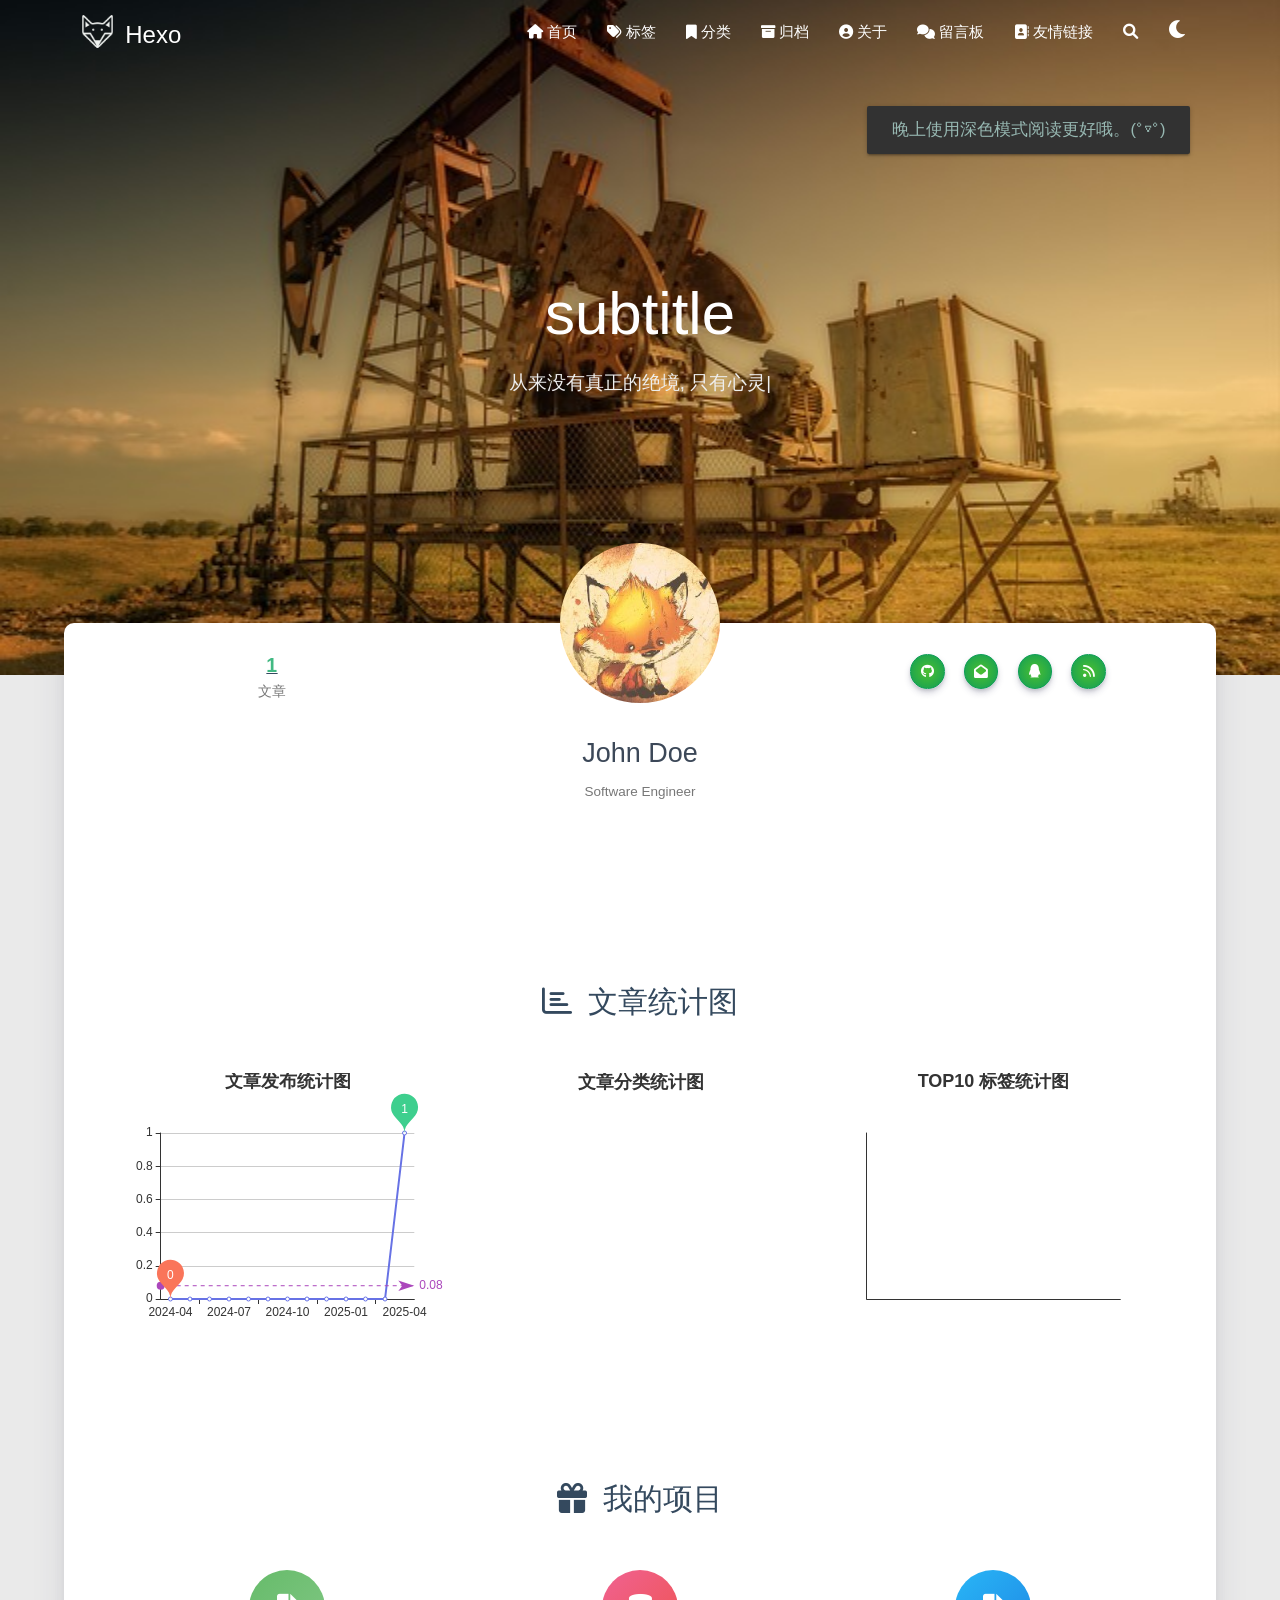
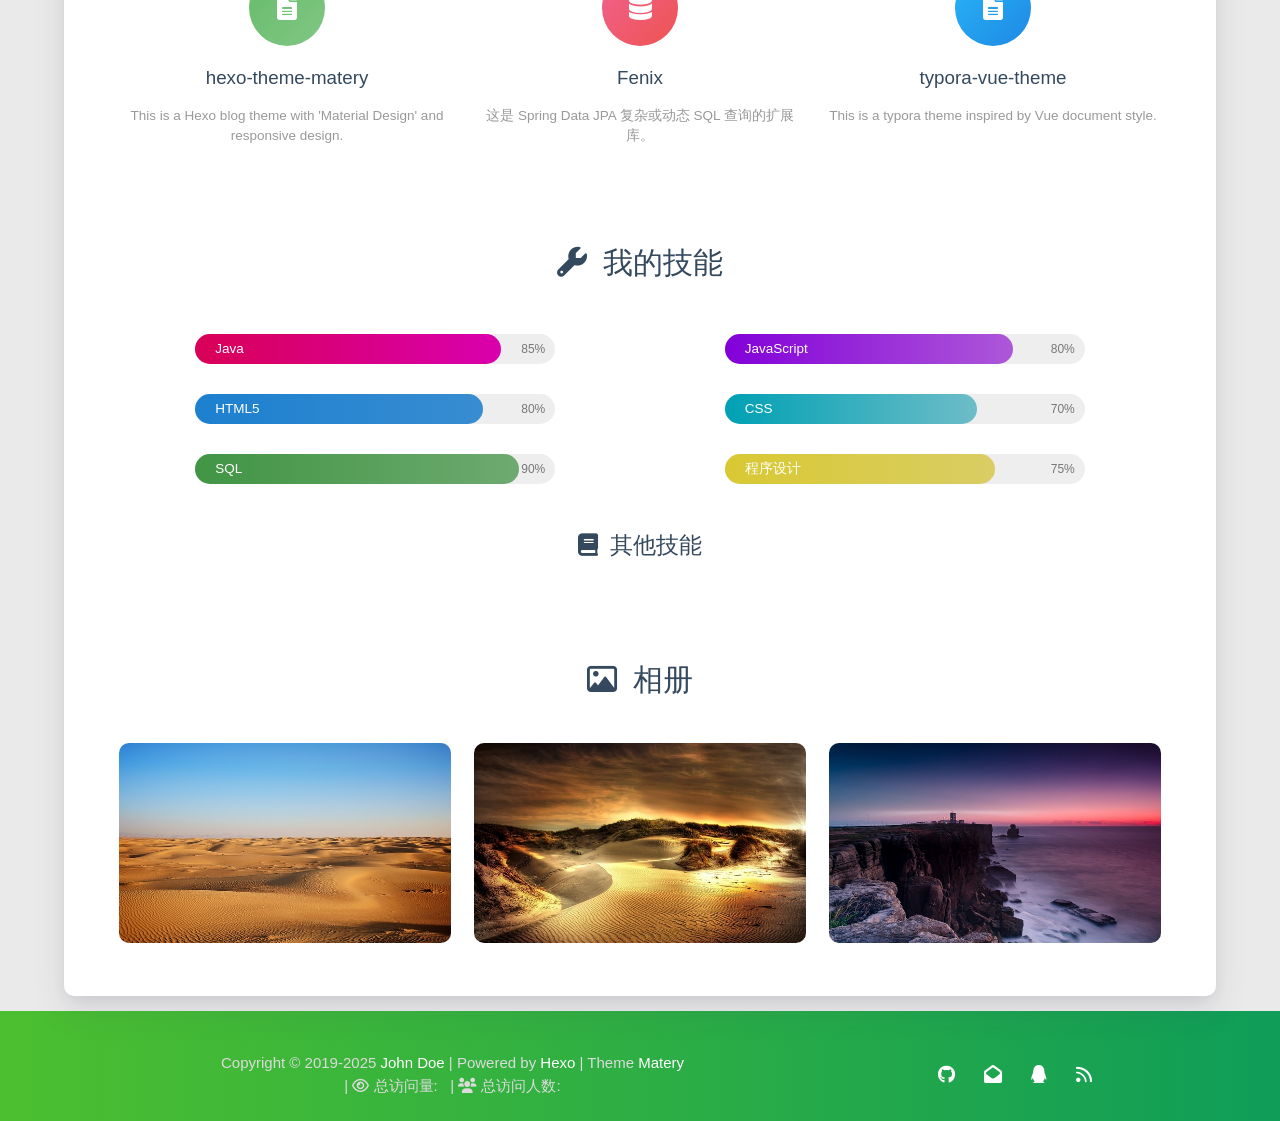
==== about/index.html @ 8dcbd266 "Site updated: 2025-04-04 23:45:02" ====
<!DOCTYPE HTML>
<html lang="zh-CN">


<head>
    <meta charset="utf-8">
    <meta name="keywords" content="关于, Hexo">
    <meta name="description" content="Hexo">
    <meta http-equiv="X-UA-Compatible" content="IE=edge">
    <meta name="viewport" content="width=device-width, initial-scale=1.0, user-scalable=no">
    <meta name="renderer" content="webkit|ie-stand|ie-comp">
    <meta name="mobile-web-app-capable" content="yes">
    <meta name="format-detection" content="telephone=no">
    <meta name="apple-mobile-web-app-capable" content="yes">
    <meta name="apple-mobile-web-app-status-bar-style" content="black-translucent">
    <meta name="referrer" content="no-referrer-when-downgrade">
    <!-- Global site tag (gtag.js) - Google Analytics -->


    <title>关于 | Hexo</title>
    <link rel="icon" type="image/png" href="/favicon.png">
    


    <!-- bg-cover style     -->



<link rel="stylesheet" type="text/css" href="/libs/awesome/css/all.min.css">
<link rel="stylesheet" type="text/css" href="/libs/materialize/materialize.min.css">
<link rel="stylesheet" type="text/css" href="/libs/aos/aos.css">
<link rel="stylesheet" type="text/css" href="/libs/animate/animate.min.css">
<link rel="stylesheet" type="text/css" href="/libs/lightGallery/css/lightgallery.min.css">
<link rel="stylesheet" type="text/css" href="/css/matery.css">
<link rel="stylesheet" type="text/css" href="/css/my.css">
<link rel="stylesheet" type="text/css" href="/css/dark.css" media="none" onload="if(media!='all')media='all'">




    <link rel="stylesheet" href="/libs/tocbot/tocbot.css">
    <link rel="stylesheet" href="/css/post.css">




    
        <link rel="stylesheet" type="text/css" href="/css/reward.css">
    



    <script src="/libs/jquery/jquery-3.6.0.min.js"></script>

<meta name="generator" content="Hexo 7.3.0"></head>


<body>
    <header class="navbar-fixed">
    <nav id="headNav" class="bg-color nav-transparent">
        <div id="navContainer" class="nav-wrapper container">
            <div class="brand-logo">
                <a href="/" class="waves-effect waves-light">
                    
                    <img src="/medias/logo.png" class="logo-img" alt="LOGO">
                    
                    <span class="logo-span">Hexo</span>
                </a>
            </div>
            

<a href="#" data-target="mobile-nav" class="sidenav-trigger button-collapse"><i class="fas fa-bars"></i></a>
<ul class="right nav-menu">
  
  <li class="hide-on-med-and-down nav-item">
    
    <a href="/" class="waves-effect waves-light">
      
      <i class="fas fa-home" style="zoom: 0.6;"></i>
      
      <span>首页</span>
    </a>
    
  </li>
  
  <li class="hide-on-med-and-down nav-item">
    
    <a href="/tags" class="waves-effect waves-light">
      
      <i class="fas fa-tags" style="zoom: 0.6;"></i>
      
      <span>标签</span>
    </a>
    
  </li>
  
  <li class="hide-on-med-and-down nav-item">
    
    <a href="/categories" class="waves-effect waves-light">
      
      <i class="fas fa-bookmark" style="zoom: 0.6;"></i>
      
      <span>分类</span>
    </a>
    
  </li>
  
  <li class="hide-on-med-and-down nav-item">
    
    <a href="/archives" class="waves-effect waves-light">
      
      <i class="fas fa-archive" style="zoom: 0.6;"></i>
      
      <span>归档</span>
    </a>
    
  </li>
  
  <li class="hide-on-med-and-down nav-item">
    
    <a href="/about" class="waves-effect waves-light">
      
      <i class="fas fa-user-circle" style="zoom: 0.6;"></i>
      
      <span>关于</span>
    </a>
    
  </li>
  
  <li class="hide-on-med-and-down nav-item">
    
    <a href="/contact" class="waves-effect waves-light">
      
      <i class="fas fa-comments" style="zoom: 0.6;"></i>
      
      <span>留言板</span>
    </a>
    
  </li>
  
  <li class="hide-on-med-and-down nav-item">
    
    <a href="/friends" class="waves-effect waves-light">
      
      <i class="fas fa-address-book" style="zoom: 0.6;"></i>
      
      <span>友情链接</span>
    </a>
    
  </li>
  
  <li>
    <a href="#searchModal" class="modal-trigger waves-effect waves-light">
      <i id="searchIcon" class="fas fa-search" title="搜索" style="zoom: 0.85;"></i>
    </a>
  </li>
  <li>
    <a href="javascript:;" class="waves-effect waves-light" onclick="switchNightMode()" title="深色/浅色模式" >
      <i id="sum-moon-icon" class="fas fa-sun" style="zoom: 0.85;"></i>
    </a>
  </li>
</ul>


<div id="mobile-nav" class="side-nav sidenav">

    <div class="mobile-head bg-color">
        
        <img src="/medias/logo.png" class="logo-img circle responsive-img">
        
        <div class="logo-name">Hexo</div>
        <div class="logo-desc">
            
            Never really desperate, only the lost of the soul.
            
        </div>
    </div>

    <ul class="menu-list mobile-menu-list">
        
        <li class="m-nav-item">
	  
		<a href="/" class="waves-effect waves-light">
			
			    <i class="fa-fw fas fa-home"></i>
			
			首页
		</a>
          
        </li>
        
        <li class="m-nav-item">
	  
		<a href="/tags" class="waves-effect waves-light">
			
			    <i class="fa-fw fas fa-tags"></i>
			
			标签
		</a>
          
        </li>
        
        <li class="m-nav-item">
	  
		<a href="/categories" class="waves-effect waves-light">
			
			    <i class="fa-fw fas fa-bookmark"></i>
			
			分类
		</a>
          
        </li>
        
        <li class="m-nav-item">
	  
		<a href="/archives" class="waves-effect waves-light">
			
			    <i class="fa-fw fas fa-archive"></i>
			
			归档
		</a>
          
        </li>
        
        <li class="m-nav-item">
	  
		<a href="/about" class="waves-effect waves-light">
			
			    <i class="fa-fw fas fa-user-circle"></i>
			
			关于
		</a>
          
        </li>
        
        <li class="m-nav-item">
	  
		<a href="/contact" class="waves-effect waves-light">
			
			    <i class="fa-fw fas fa-comments"></i>
			
			留言板
		</a>
          
        </li>
        
        <li class="m-nav-item">
	  
		<a href="/friends" class="waves-effect waves-light">
			
			    <i class="fa-fw fas fa-address-book"></i>
			
			友情链接
		</a>
          
        </li>
        
        
        <li><div class="divider"></div></li>
        <li>
            <a href="https://github.com/blinkfox/hexo-theme-matery" class="waves-effect waves-light" target="_blank">
                <i class="fab fa-github-square fa-fw"></i>Fork Me
            </a>
        </li>
        
    </ul>
</div>


        </div>

        
            <style>
    .nav-transparent .github-corner {
        display: none !important;
    }

    .github-corner {
        position: absolute;
        z-index: 10;
        top: 0;
        right: 0;
        border: 0;
        transform: scale(1.1);
    }

    .github-corner svg {
        color: #0f9d58;
        fill: #fff;
        height: 64px;
        width: 64px;
    }

    .github-corner:hover .octo-arm {
        animation: a 0.56s ease-in-out;
    }

    .github-corner .octo-arm {
        animation: none;
    }

    @keyframes a {
        0%,
        to {
            transform: rotate(0);
        }
        20%,
        60% {
            transform: rotate(-25deg);
        }
        40%,
        80% {
            transform: rotate(10deg);
        }
    }
</style>

<a href="https://github.com/blinkfox/hexo-theme-matery" class="github-corner tooltipped hide-on-med-and-down" target="_blank"
   data-tooltip="Fork Me" data-position="left" data-delay="50">
    <svg viewBox="0 0 250 250" aria-hidden="true">
        <path d="M0,0 L115,115 L130,115 L142,142 L250,250 L250,0 Z"></path>
        <path d="M128.3,109.0 C113.8,99.7 119.0,89.6 119.0,89.6 C122.0,82.7 120.5,78.6 120.5,78.6 C119.2,72.0 123.4,76.3 123.4,76.3 C127.3,80.9 125.5,87.3 125.5,87.3 C122.9,97.6 130.6,101.9 134.4,103.2"
              fill="currentColor" style="transform-origin: 130px 106px;" class="octo-arm"></path>
        <path d="M115.0,115.0 C114.9,115.1 118.7,116.5 119.8,115.4 L133.7,101.6 C136.9,99.2 139.9,98.4 142.2,98.6 C133.8,88.0 127.5,74.4 143.8,58.0 C148.5,53.4 154.0,51.2 159.7,51.0 C160.3,49.4 163.2,43.6 171.4,40.1 C171.4,40.1 176.1,42.5 178.8,56.2 C183.1,58.6 187.2,61.8 190.9,65.4 C194.5,69.0 197.7,73.2 200.1,77.6 C213.8,80.2 216.3,84.9 216.3,84.9 C212.7,93.1 206.9,96.0 205.4,96.6 C205.1,102.4 203.0,107.8 198.3,112.5 C181.9,128.9 168.3,122.5 157.7,114.1 C157.9,116.9 156.7,120.9 152.7,124.9 L141.0,136.5 C139.8,137.7 141.6,141.9 141.8,141.8 Z"
              fill="currentColor" class="octo-body"></path>
    </svg>
</a>
        
    </nav>

</header>

    <style type="text/css">
    /* don't remove. */
    .about-cover {
        height: 75vh;
    }
</style>

<div class="bg-cover pd-header about-cover">
    <div class="container">
    <div class="row">
    <div class="col s10 offset-s1 m8 offset-m2 l8 offset-l2">
        <div class="brand">
            <div class="title center-align">
                
                    subtitle
                
            </div>

            <div class="description center-align">
                
                <span id="subtitle"></span>
                <script src="/libs/typed/typed.js"></script>
                <script>
                    var typed = new Typed("#subtitle", {
                        strings: [ 
                            
                                "从来没有真正的绝境, 只有心灵的迷途",
                            
                                "Never really desperate, only the lost of the soul",
                            
                        ],
                        startDelay: 300,
                        typeSpeed: 100,
                        loop: true,
                        backSpeed: 50,
                        showCursor: true
                    });
                </script>
                
            </div>
        </div>
    </div>
</div>


<script>
    // 每天切换 banner 图.  Switch banner image every day.
    var bannerUrl = "/medias/banner/" + new Date().getDay() + '.jpg';
    $('.bg-cover').css('background-image', 'url(' + bannerUrl + ')');
</script>
<script>
    
      var bannerUrl = "/medias/featureimages/" + Math.floor(Math.random() * 24) + '.jpg';
    
    $('.bg-cover.about-cover').css('background-image', 'url(' + bannerUrl + ')');

</script>


    </div>
</div>

<main class="content">

    <div id="aboutme" class="container about-container">
        <div class="card">
            <div class="card-content">
                <div class="row">
                    <div class="post-statis col l4 hide-on-med-and-down" data-aos="zoom-in-right">
                        
<div class="statis">
    <span class="count"><a href="/">1</a></span>
    <span class="name">文章</span>
</div>






                    </div>
                    <div class="col s12 m12 l4">
                        <div class="profile center-align">
                            <div class="avatar">
                                <img src="/medias/avatar.jpg" alt="John Doe"
                                     class="circle responsive-img avatar-img">
                            </div>
                            <div class="author">
                                <div class="post-statis hide-on-large-only" data-aos="zoom-in-right">
                                    
<div class="statis">
    <span class="count"><a href="/">1</a></span>
    <span class="name">文章</span>
</div>






                                </div>
                                <div class="title">John Doe</div>
                                <div class="career">Software Engineer</div>
                                <div class="social-link hide-on-large-only" data-aos="zoom-in-left">
                                    
    <a href="https://github.com/blinkfox" class="tooltipped" target="_blank" data-tooltip="访问我的GitHub" data-position="top" data-delay="50">
        <i class="fab fa-github"></i>
    </a>



    <a href="mailto:1181062873@qq.com" class="tooltipped" target="_blank" data-tooltip="邮件联系我" data-position="top" data-delay="50">
        <i class="fas fa-envelope-open"></i>
    </a>







    <a href="tencent://AddContact/?fromId=50&fromSubId=1&subcmd=all&uin=1181062873" class="tooltipped" target="_blank" data-tooltip="QQ联系我: 1181062873" data-position="top" data-delay="50">
        <i class="fab fa-qq"></i>
    </a>







    <a href="/atom.xml" class="tooltipped" target="_blank" data-tooltip="RSS 订阅" data-position="top" data-delay="50">
        <i class="fas fa-rss"></i>
    </a>


                                </div>
                            </div>
                        </div>
                    </div>
                    <div class="col l4 hide-on-med-and-down" data-aos="zoom-in-left">
                        <div class="social-link">
                            
    <a href="https://github.com/blinkfox" class="tooltipped" target="_blank" data-tooltip="访问我的GitHub" data-position="top" data-delay="50">
        <i class="fab fa-github"></i>
    </a>



    <a href="mailto:1181062873@qq.com" class="tooltipped" target="_blank" data-tooltip="邮件联系我" data-position="top" data-delay="50">
        <i class="fas fa-envelope-open"></i>
    </a>







    <a href="tencent://AddContact/?fromId=50&fromSubId=1&subcmd=all&uin=1181062873" class="tooltipped" target="_blank" data-tooltip="QQ联系我: 1181062873" data-position="top" data-delay="50">
        <i class="fab fa-qq"></i>
    </a>







    <a href="/atom.xml" class="tooltipped" target="_blank" data-tooltip="RSS 订阅" data-position="top" data-delay="50">
        <i class="fas fa-rss"></i>
    </a>


                        </div>
                    </div>
                </div>

                <div class="introduction center-align" data-aos="fade-up">If you wish to succeed, you should use persistence as your good friend, experience as your reference, prudence as your brother and hope as your sentry.</div>

                <style type="text/css">
    #posts-chart,
    #categories-chart,
    #tags-chart {
        width: 100%;
        height: 300px;
        margin: 0.5rem auto;
        padding: 0.5rem;
    }
</style>

<div id="postCharts" class="post-charts">
    <div class="title center-align" data-aos="zoom-in-up">
        <i class="far fa-bar-chart"></i>&nbsp;&nbsp;文章统计图
    </div>
    <div class="row">
        <div class="chart col s12 m6 l4" data-aos="zoom-in-up">
            <div id="posts-chart"></div>
        </div>

        <div class="chart col s12 m6 l4" data-aos="zoom-in-up">
            <div id="categories-chart"></div>
        </div>

        <div class="chart col s12 m6 l4" data-aos="zoom-in-up">
            <div id="tags-chart"></div>
        </div>
    </div>
</div>

<script type="text/javascript" src="/libs/echarts/echarts.min.js"></script>
<script>
    let postsChart = echarts.init(document.getElementById('posts-chart'));
    let categoriesChart = echarts.init(document.getElementById('categories-chart'));
    let tagsChart = echarts.init(document.getElementById('tags-chart'));

    

    let postsOption = {
        title: {
            text: '文章发布统计图',
            top: -5,
            x: 'center'
        },
        tooltip: {
            trigger: 'axis'
        },
        xAxis: {
            type: 'category',
            data: ["2024-04","2024-05","2024-06","2024-07","2024-08","2024-09","2024-10","2024-11","2024-12","2025-01","2025-02","2025-03","2025-04"]
        },
        yAxis: {
            type: 'value',
        },
        series: [
            {
                name: '文章篇数',
                type: 'line',
                color: ['#6772e5'],
                data: [0,0,0,0,0,0,0,0,0,0,0,0,1],
                markPoint: {
                    symbolSize: 45,
                    color: ['#fa755a','#3ecf8e','#82d3f4'],
                    data: [{
                        type: 'max',
                        itemStyle: {color: ['#3ecf8e']},
                        name: '最大值'
                    }, {
                        type: 'min',
                        itemStyle: {color: ['#fa755a']},
                        name: '最小值'
                    }]
                },
                markLine: {
                    itemStyle: {color: ['#ab47bc']},
                    data: [
                        {type: 'average', name: '平均值'}
                    ]
                }
            }
        ]
    };

    

    let categoriesOption = {
        title: {
            text: '文章分类统计图',
            top: -4,
            x: 'center'
        },
        tooltip: {
            trigger: 'item',
            formatter: "{a} <br/>{b} : {c} ({d}%)"
        },
        series: [
            {
                name: '分类',
                type: 'pie',
                radius: '50%',
                color: ['#6772e5', '#ff9e0f', '#fa755a', '#3ecf8e', '#82d3f4', '#ab47bc', '#525f7f', '#f51c47', '#26A69A'],
                data: [],
                itemStyle: {
                    emphasis: {
                        shadowBlur: 10,
                        shadowOffsetX: 0,
                        shadowColor: 'rgba(0, 0, 0, 0.5)'
                    }
                }
            }
        ]
    };

    

    let tagsOption = {
        title: {
            text: 'TOP10 标签统计图',
            top: -5,
            x: 'center'
        },
        tooltip: {},
        xAxis: [
            {
                type: 'category',
                data: []
            }
        ],
        yAxis: [
            {
                type: 'value'
            }
        ],
        series: [
            {
                type: 'bar',
                color: ['#82d3f4'],
                barWidth : 18,
                data: [],
                markPoint: {
                    symbolSize: 45,
                    data: [{
                        type: 'max',
                        itemStyle: {color: ['#3ecf8e']},
                        name: '最大值'
                    }, {
                        type: 'min',
                        itemStyle: {color: ['#fa755a']},
                        name: '最小值'
                    }],
                },
                markLine: {
                    itemStyle: {color: ['#ab47bc']},
                    data: [
                        {type: 'average', name: '平均值'}
                    ]
                }
            }
        ]
    };

    // render the charts
    postsChart.setOption(postsOption);
    categoriesChart.setOption(categoriesOption);
    tagsChart.setOption(tagsOption);
</script>


                
                
<div class="my-projects">
    <div class="title center-align" data-aos="zoom-in-up">
        <i class="fas fa-gift"></i>&nbsp;&nbsp;我的项目
    </div>
    <div class="row">
        
        
        <div class="col s12 m6 l4" data-aos="fade-up">
            <div class="info center-align">
                <a href="http://github.com/blinkfox/hexo-theme-matery" class="icon"
                   style="background: linear-gradient(to bottom right, #66BB6A 0%, #81C784 100%)" target="_blank">
                    <i class="fas fa-file-alt"></i>
                </a>
                <div class="info-title">
                    <a href="http://github.com/blinkfox/hexo-theme-matery" target="_blank">hexo-theme-matery</a>
                </div>
                <div class="info-desc">This is a Hexo blog theme with &#39;Material Design&#39; and responsive design.</div>
            </div>
        </div>
        
        <div class="col s12 m6 l4" data-aos="fade-up">
            <div class="info center-align">
                <a href="https://github.com/blinkfox/fenix" class="icon"
                   style="background: linear-gradient(to bottom right, #F06292 0%, #EF5350 100%)" target="_blank">
                    <i class="fas fa-database"></i>
                </a>
                <div class="info-title">
                    <a href="https://github.com/blinkfox/fenix" target="_blank">Fenix</a>
                </div>
                <div class="info-desc">这是 Spring Data JPA 复杂或动态 SQL 查询的扩展库。</div>
            </div>
        </div>
        
        <div class="col s12 m6 l4" data-aos="fade-up">
            <div class="info center-align">
                <a href="https://github.com/blinkfox/typora-vue-theme" class="icon"
                   style="background: linear-gradient(to bottom right, #29B6F6 0%, #1E88E5 100%)" target="_blank">
                    <i class="fas fa-file-alt"></i>
                </a>
                <div class="info-title">
                    <a href="https://github.com/blinkfox/typora-vue-theme" target="_blank">typora-vue-theme</a>
                </div>
                <div class="info-desc">This is a typora theme inspired by Vue document style.</div>
            </div>
        </div>
        
        
    </div>
</div>

                

                
                
<div class="my-skills">
    <div class="title center-align" data-aos="zoom-in-up">
        <i class="fas fa-wrench"></i>&nbsp;&nbsp;我的技能
    </div>
    <div class="row">
        
        
        
        <div class="col s12 m6 l6" data-aos="fade-up">
            <div class="skillbar">
                <div class="skillbar-title"
                     style="background: linear-gradient(to right, #FF0066 0%, #FF00CC 100%); width: 85%">
                    <span>Java</span>
                </div>
                <div class="skill-bar-percent">85%</div>
            </div>
        </div>
        
        
        <div class="col s12 m6 l6" data-aos="fade-up">
            <div class="skillbar">
                <div class="skillbar-title"
                     style="background: linear-gradient(to right, #9900FF 0%, #CC66FF 100%); width: 80%">
                    <span>JavaScript</span>
                </div>
                <div class="skill-bar-percent">80%</div>
            </div>
        </div>
        
        
        <div class="col s12 m6 l6" data-aos="fade-up">
            <div class="skillbar">
                <div class="skillbar-title"
                     style="background: linear-gradient(to right, #2196F3 0%, #42A5F5 100%); width: 80%">
                    <span>HTML5</span>
                </div>
                <div class="skill-bar-percent">80%</div>
            </div>
        </div>
        
        
        <div class="col s12 m6 l6" data-aos="fade-up">
            <div class="skillbar">
                <div class="skillbar-title"
                     style="background: linear-gradient(to right, #00BCD4 0%, #80DEEA 100%); width: 70%">
                    <span>CSS</span>
                </div>
                <div class="skill-bar-percent">70%</div>
            </div>
        </div>
        
        
        <div class="col s12 m6 l6" data-aos="fade-up">
            <div class="skillbar">
                <div class="skillbar-title"
                     style="background: linear-gradient(to right, #4CAF50 0%, #81C784 100%); width: 90%">
                    <span>SQL</span>
                </div>
                <div class="skill-bar-percent">90%</div>
            </div>
        </div>
        
        
        <div class="col s12 m6 l6" data-aos="fade-up">
            <div class="skillbar">
                <div class="skillbar-title"
                     style="background: linear-gradient(to right, #FFEB3B 0%, #FFF176 100%); width: 75%">
                    <span>程序设计</span>
                </div>
                <div class="skill-bar-percent">75%</div>
            </div>
        </div>
        
        
    </div>

    

    
    <div class="other-skills chip-container" data-aos="zoom-in-up">
        <div class="sub-title center-align"><i class="fa fa-book"></i>&nbsp;&nbsp;其他技能</div>
        <div class="tag-chips center-align">
            
        </div>
    </div>
    

</div>

                

                
                
<div id="myGallery" class="my-gallery">
    <div class="title center-align" data-aos="zoom-in-up">
        <i class="far fa-image"></i>&nbsp;&nbsp;相册
    </div>
    <div class="row">
        
        
        <div class="photo col s12 m6 l4" data-aos="fade-up">
            <div class="img-item" data-src="/medias/featureimages/0.jpg">
                <img src="/medias/featureimages/0.jpg" class="responsive-img">
            </div>
        </div>
        
        <div class="photo col s12 m6 l4" data-aos="fade-up">
            <div class="img-item" data-src="/medias/featureimages/1.jpg">
                <img src="/medias/featureimages/1.jpg" class="responsive-img">
            </div>
        </div>
        
        <div class="photo col s12 m6 l4" data-aos="fade-up">
            <div class="img-item" data-src="/medias/featureimages/2.jpg">
                <img src="/medias/featureimages/2.jpg" class="responsive-img">
            </div>
        </div>
        
        
    </div>
</div>

<script>
    $(function () {
        let animateClass = 'animated pulse';
        $('#myGallery .photo').hover(function () {
            $(this).addClass(animateClass);
        }, function () {
            $(this).removeClass(animateClass);
        });
    });
</script>

                
                
                
                
            </div>
        </div>
    </div>
</main>


    <footer class="page-footer bg-color">
    
        <link rel="stylesheet" href="/libs/aplayer/APlayer.min.css">
<style>
    .aplayer .aplayer-lrc p {
        
        display: none;
        
        font-size: 12px;
        font-weight: 700;
        line-height: 16px !important;
    }

    .aplayer .aplayer-lrc p.aplayer-lrc-current {
        
        display: none;
        
        font-size: 15px;
        color: #42b983;
    }

    
    .aplayer.aplayer-fixed.aplayer-narrow .aplayer-body {
        left: -66px !important;
    }

    .aplayer.aplayer-fixed.aplayer-narrow .aplayer-body:hover {
        left: 0px !important;
    }

    
</style>
<div class="">
    
    <div class="row">
        <meting-js class="col l8 offset-l2 m10 offset-m1 s12"
                   server="netease"
                   type="playlist"
                   id="503838841"
                   fixed='true'
                   autoplay='false'
                   theme='#42b983'
                   loop='all'
                   order='random'
                   preload='auto'
                   volume='0.7'
                   list-folded='true'
        >
        </meting-js>
    </div>
</div>

<script src="/libs/aplayer/APlayer.min.js"></script>
<script src="/libs/aplayer/Meting.min.js"></script>

    

    <div class="container row center-align"
         style="margin-bottom: 0px !important;">
        <div class="col s12 m8 l8 copy-right">
            Copyright&nbsp;&copy;
            
                <span id="year">2019-2025</span>
            
            <a href="/about" target="_blank">John Doe</a>
            |&nbsp;Powered by&nbsp;<a href="https://hexo.io/" target="_blank">Hexo</a>
            |&nbsp;Theme&nbsp;<a href="https://github.com/blinkfox/hexo-theme-matery" target="_blank">Matery</a>
            
            <br>
            
            
            
                
            
            
                <span id="busuanzi_container_site_pv">
                &nbsp;|&nbsp;<i class="far fa-eye"></i>&nbsp;总访问量:&nbsp;
                    <span id="busuanzi_value_site_pv" class="white-color"></span>
            </span>
            
            
                <span id="busuanzi_container_site_uv">
                &nbsp;|&nbsp;<i class="fas fa-users"></i>&nbsp;总访问人数:&nbsp;
                    <span id="busuanzi_value_site_uv" class="white-color"></span>
            </span>
            
            <br>

            <!-- 运行天数提醒. -->
            
            <br>
            
        </div>
        <div class="col s12 m4 l4 social-link social-statis">
    <a href="https://github.com/blinkfox" class="tooltipped" target="_blank" data-tooltip="访问我的GitHub" data-position="top" data-delay="50">
        <i class="fab fa-github"></i>
    </a>



    <a href="mailto:1181062873@qq.com" class="tooltipped" target="_blank" data-tooltip="邮件联系我" data-position="top" data-delay="50">
        <i class="fas fa-envelope-open"></i>
    </a>







    <a href="tencent://AddContact/?fromId=50&fromSubId=1&subcmd=all&uin=1181062873" class="tooltipped" target="_blank" data-tooltip="QQ联系我: 1181062873" data-position="top" data-delay="50">
        <i class="fab fa-qq"></i>
    </a>







    <a href="/atom.xml" class="tooltipped" target="_blank" data-tooltip="RSS 订阅" data-position="top" data-delay="50">
        <i class="fas fa-rss"></i>
    </a>

</div>
    </div>
</footer>

<div class="progress-bar"></div>


    <!-- 搜索遮罩框 -->
<div id="searchModal" class="modal">
    <div class="modal-content">
        <div class="search-header">
            <span class="title"><i class="fas fa-search"></i>&nbsp;&nbsp;搜索</span>
            <input type="search" id="searchInput" name="s" placeholder="请输入搜索的关键字"
                   class="search-input">
        </div>
        <div id="searchResult"></div>
    </div>
</div>

<script type="text/javascript">
$(function () {
    var searchFunc = function (path, search_id, content_id) {
        'use strict';
        $.ajax({
            url: path,
            dataType: "xml",
            success: function (xmlResponse) {
                // get the contents from search data
                var datas = $("entry", xmlResponse).map(function () {
                    return {
                        title: $("title", this).text(),
                        content: $("content", this).text(),
                        url: $("url", this).text()
                    };
                }).get();
                var $input = document.getElementById(search_id);
                var $resultContent = document.getElementById(content_id);
                $input.addEventListener('input', function () {
                    var str = '<ul class=\"search-result-list\">';
                    var keywords = this.value.trim().toLowerCase().split(/[\s\-]+/);
                    $resultContent.innerHTML = "";
                    if (this.value.trim().length <= 0) {
                        return;
                    }
                    // perform local searching
                    datas.forEach(function (data) {
                        var isMatch = true;
                        var data_title = data.title.trim().toLowerCase();
                        var data_content = data.content.trim().replace(/<[^>]+>/g, "").toLowerCase();
                        var data_url = data.url;
                        data_url = data_url.indexOf('/') === 0 ? data.url : '/' + data_url;
                        var index_title = -1;
                        var index_content = -1;
                        var first_occur = -1;
                        // only match artiles with not empty titles and contents
                        if (data_title !== '' && data_content !== '') {
                            keywords.forEach(function (keyword, i) {
                                index_title = data_title.indexOf(keyword);
                                index_content = data_content.indexOf(keyword);
                                if (index_title < 0 && index_content < 0) {
                                    isMatch = false;
                                } else {
                                    if (index_content < 0) {
                                        index_content = 0;
                                    }
                                    if (i === 0) {
                                        first_occur = index_content;
                                    }
                                }
                            });
                        }
                        // show search results
                        if (isMatch) {
                            str += "<li><a href='" + data_url + "' class='search-result-title'>" + data_title + "</a>";
                            var content = data.content.trim().replace(/<[^>]+>/g, "");
                            if (first_occur >= 0) {
                                // cut out 100 characters
                                var start = first_occur - 20;
                                var end = first_occur + 80;
                                if (start < 0) {
                                    start = 0;
                                }
                                if (start === 0) {
                                    end = 100;
                                }
                                if (end > content.length) {
                                    end = content.length;
                                }
                                var match_content = content.substr(start, end);
                                // highlight all keywords
                                keywords.forEach(function (keyword) {
                                    var regS = new RegExp(keyword, "gi");
                                    match_content = match_content.replace(regS, "<em class=\"search-keyword\">" + keyword + "</em>");
                                });

                                str += "<p class=\"search-result\">" + match_content + "...</p>"
                            }
                            str += "</li>";
                        }
                    });
                    str += "</ul>";
                    $resultContent.innerHTML = str;
                });
            }
        });
    };

    searchFunc('/search.xml', 'searchInput', 'searchResult');
});
</script>

    <!-- 白天和黑夜主题 -->
<div class="stars-con">
    <div id="stars"></div>
    <div id="stars2"></div>
    <div id="stars3"></div>  
</div>

<script>
    function switchNightMode() {
        $('<div class="Cuteen_DarkSky"><div class="Cuteen_DarkPlanet"></div></div>').appendTo($('body')),
        setTimeout(function () {
            $('body').hasClass('DarkMode') 
            ? ($('body').removeClass('DarkMode'), localStorage.setItem('isDark', '0'), $('#sum-moon-icon').removeClass("fa-sun").addClass('fa-moon')) 
            : ($('body').addClass('DarkMode'), localStorage.setItem('isDark', '1'), $('#sum-moon-icon').addClass("fa-sun").removeClass('fa-moon')),
            
            setTimeout(function () {
            $('.Cuteen_DarkSky').fadeOut(1e3, function () {
                $(this).remove()
            })
            }, 2e3)
        })
    }
</script>

    <!-- 回到顶部按钮 -->
<div id="backTop" class="top-scroll">
    <a class="btn-floating btn-large waves-effect waves-light" href="#!">
        <i class="fas fa-arrow-up"></i>
    </a>
</div>


    <script src="/libs/materialize/materialize.min.js"></script>
    <script src="/libs/masonry/masonry.pkgd.min.js"></script>
    <script src="/libs/aos/aos.js"></script>
    <script src="/libs/scrollprogress/scrollProgress.min.js"></script>
    <script src="/libs/lightGallery/js/lightgallery-all.min.js"></script>
    <script src="/js/matery.js"></script>

    

    
    
    

    <!-- 雪花特效 -->
    

    <!-- 鼠标星星特效 -->
    

     
        <script src="https://ssl.captcha.qq.com/TCaptcha.js"></script>
        <script src="/libs/others/TencentCaptcha.js"></script>
        <button id="TencentCaptcha" data-appid="xxxxxxxxxx" data-cbfn="callback" type="button" hidden></button>
    

    <!-- Baidu Analytics -->

    <!-- Baidu Push -->

<script>
    (function () {
        var bp = document.createElement('script');
        var curProtocol = window.location.protocol.split(':')[0];
        if (curProtocol === 'https') {
            bp.src = 'https://zz.bdstatic.com/linksubmit/push.js';
        } else {
            bp.src = 'http://push.zhanzhang.baidu.com/push.js';
        }
        var s = document.getElementsByTagName("script")[0];
        s.parentNode.insertBefore(bp, s);
    })();
</script>

    
    <script src="/libs/others/clicklove.js" async="async"></script>
    
    
    <script async src="/libs/others/busuanzi.pure.mini.js"></script>
    

    

    

    <!--腾讯兔小巢-->
    
    

    

    

    
    <script src="/libs/instantpage/instantpage.js" type="module"></script>
    

</body>

</html>
---- libs/lightGallery/css/lightgallery.min.css ----
@font-face{font-family:lg;src:url(../fonts/lg.ttf?22t19m) format("truetype"),url(../fonts/lg.woff?22t19m) format("woff"),url(../fonts/lg.svg?22t19m#lg) format("svg");font-weight:400;font-style:normal;font-display:block}.lg-icon{font-family:lg!important;speak:never;font-style:normal;font-weight:400;font-variant:normal;text-transform:none;line-height:1;-webkit-font-smoothing:antialiased;-moz-osx-font-smoothing:grayscale}.lg-actions .lg-next,.lg-actions .lg-prev{background-color:rgba(0,0,0,.45);border-radius:2px;color:#999;cursor:pointer;display:block;font-size:22px;margin-top:-10px;padding:8px 10px 9px;position:absolute;top:50%;z-index:1080;border:none;outline:0}.lg-actions .lg-next.disabled,.lg-actions .lg-prev.disabled{pointer-events:none;opacity:.5}.lg-actions .lg-next:hover,.lg-actions .lg-prev:hover{color:#FFF}.lg-actions .lg-next{right:20px}.lg-actions .lg-next:before{content:"\e095"}.lg-actions .lg-prev{left:20px}.lg-actions .lg-prev:after{content:"\e094"}@-webkit-keyframes lg-right-end{0%,100%{left:0}50%{left:-30px}}@-moz-keyframes lg-right-end{0%,100%{left:0}50%{left:-30px}}@-ms-keyframes lg-right-end{0%,100%{left:0}50%{left:-30px}}@keyframes lg-right-end{0%,100%{left:0}50%{left:-30px}}@-webkit-keyframes lg-left-end{0%,100%{left:0}50%{left:30px}}@-moz-keyframes lg-left-end{0%,100%{left:0}50%{left:30px}}@-ms-keyframes lg-left-end{0%,100%{left:0}50%{left:30px}}@keyframes lg-left-end{0%,100%{left:0}50%{left:30px}}.lg-outer.lg-right-end .lg-object{-webkit-animation:lg-right-end .3s;-o-animation:lg-right-end .3s;animation:lg-right-end .3s;position:relative}.lg-outer.lg-left-end .lg-object{-webkit-animation:lg-left-end .3s;-o-animation:lg-left-end .3s;animation:lg-left-end .3s;position:relative}.lg-toolbar{z-index:1082;left:0;position:absolute;top:0;width:100%;background-color:rgba(0,0,0,.45)}.lg-toolbar .lg-icon{color:#999;cursor:pointer;float:right;font-size:24px;height:47px;line-height:27px;padding:10px 0;text-align:center;width:50px;text-decoration:none!important;outline:0;background:0 0;border:none;box-shadow:none;-webkit-transition:color .2s linear;-o-transition:color .2s linear;transition:color .2s linear}.lg-toolbar .lg-icon:hover{color:#FFF}.lg-toolbar .lg-close:after{content:"\e070"}.lg-toolbar .lg-download:after{content:"\e0f2"}.lg-sub-html{background-color:rgba(0,0,0,.45);bottom:0;color:#EEE;font-size:16px;left:0;padding:10px 40px;position:fixed;right:0;text-align:center;z-index:1080}.lg-sub-html h4{margin:0;font-size:13px;font-weight:700}.lg-sub-html p{font-size:12px;margin:5px 0 0}#lg-counter{color:#999;display:inline-block;font-size:16px;padding-left:20px;padding-top:12px;vertical-align:middle}.lg-next,.lg-prev,.lg-toolbar{opacity:1;-webkit-transition:-webkit-transform .35s cubic-bezier(0,0,.25,1) 0s,opacity .35s cubic-bezier(0,0,.25,1) 0s,color .2s linear;-moz-transition:-moz-transform .35s cubic-bezier(0,0,.25,1) 0s,opacity .35s cubic-bezier(0,0,.25,1) 0s,color .2s linear;-o-transition:-o-transform .35s cubic-bezier(0,0,.25,1) 0s,opacity .35s cubic-bezier(0,0,.25,1) 0s,color .2s linear;transition:transform .35s cubic-bezier(0,0,.25,1) 0s,opacity .35s cubic-bezier(0,0,.25,1) 0s,color .2s linear}.lg-hide-items .lg-prev{opacity:0;-webkit-transform:translate3d(-10px,0,0);transform:translate3d(-10px,0,0)}.lg-hide-items .lg-next{opacity:0;-webkit-transform:translate3d(10px,0,0);transform:translate3d(10px,0,0)}.lg-hide-items .lg-toolbar{opacity:0;-webkit-transform:translate3d(0,-10px,0);transform:translate3d(0,-10px,0)}body:not(.lg-from-hash) .lg-outer.lg-start-zoom .lg-object{-webkit-transform:scale3d(.5,.5,.5);transform:scale3d(.5,.5,.5);opacity:0;-webkit-transition:-webkit-transform 250ms cubic-bezier(0,0,.25,1) 0s,opacity 250ms cubic-bezier(0,0,.25,1)!important;-moz-transition:-moz-transform 250ms cubic-bezier(0,0,.25,1) 0s,opacity 250ms cubic-bezier(0,0,.25,1)!important;-o-transition:-o-transform 250ms cubic-bezier(0,0,.25,1) 0s,opacity 250ms cubic-bezier(0,0,.25,1)!important;transition:transform 250ms cubic-bezier(0,0,.25,1) 0s,opacity 250ms cubic-bezier(0,0,.25,1)!important;-webkit-transform-origin:50% 50%;-moz-transform-origin:50% 50%;-ms-transform-origin:50% 50%;transform-origin:50% 50%}body:not(.lg-from-hash) .lg-outer.lg-start-zoom .lg-item.lg-complete .lg-object{-webkit-transform:scale3d(1,1,1);transform:scale3d(1,1,1);opacity:1}.lg-outer .lg-thumb-outer{background-color:#0D0A0A;bottom:0;position:absolute;width:100%;z-index:1080;max-height:350px;-webkit-transform:translate3d(0,100%,0);transform:translate3d(0,100%,0);-webkit-transition:-webkit-transform .25s cubic-bezier(0,0,.25,1) 0s;-moz-transition:-moz-transform .25s cubic-bezier(0,0,.25,1) 0s;-o-transition:-o-transform .25s cubic-bezier(0,0,.25,1) 0s;transition:transform .25s cubic-bezier(0,0,.25,1) 0s}.lg-outer .lg-thumb-outer.lg-grab .lg-thumb-item{cursor:-webkit-grab;cursor:-moz-grab;cursor:-o-grab;cursor:-ms-grab;cursor:grab}.lg-outer .lg-thumb-outer.lg-grabbing .lg-thumb-item{cursor:move;cursor:-webkit-grabbing;cursor:-moz-grabbing;cursor:-o-grabbing;cursor:-ms-grabbing;cursor:grabbing}.lg-outer .lg-thumb-outer.lg-dragging .lg-thumb{-webkit-transition-duration:0s!important;transition-duration:0s!important}.lg-outer.lg-thumb-open .lg-thumb-outer{-webkit-transform:translate3d(0,0,0);transform:translate3d(0,0,0)}.lg-outer .lg-thumb{padding:10px 0;height:100%;margin-bottom:-5px}.lg-outer .lg-thumb-item{cursor:pointer;float:left;overflow:hidden;height:100%;border:2px solid #FFF;border-radius:4px;margin-bottom:5px}@media (min-width:1025px){.lg-outer .lg-thumb-item{-webkit-transition:border-color .25s ease;-o-transition:border-color .25s ease;transition:border-color .25s ease}}.lg-outer .lg-thumb-item.active,.lg-outer .lg-thumb-item:hover{border-color:#a90707}.lg-outer .lg-thumb-item img{width:100%;height:100%;object-fit:cover}.lg-outer.lg-has-thumb .lg-item{padding-bottom:120px}.lg-outer.lg-can-toggle .lg-item{padding-bottom:0}.lg-outer.lg-pull-caption-up .lg-sub-html{-webkit-transition:bottom .25s ease;-o-transition:bottom .25s ease;transition:bottom .25s ease}.lg-outer.lg-pull-caption-up.lg-thumb-open .lg-sub-html{bottom:100px}.lg-outer .lg-toogle-thumb{background-color:#0D0A0A;border-radius:2px 2px 0 0;color:#999;cursor:pointer;font-size:24px;height:39px;line-height:27px;padding:5px 0;position:absolute;right:20px;text-align:center;top:-39px;width:50px;outline:0;border:none}.lg-outer .lg-toogle-thumb:after{content:"\e1ff"}.lg-outer .lg-toogle-thumb:hover{color:#FFF}.lg-outer .lg-video-cont{display:inline-block;vertical-align:middle;max-width:1140px;max-height:100%;width:100%;padding:0 5px}.lg-outer .lg-video{width:100%;height:0;padding-bottom:56.25%;overflow:hidden;position:relative}.lg-outer .lg-video .lg-object{display:inline-block;position:absolute;top:0;left:0;width:100%!important;height:100%!important}.lg-outer .lg-video .lg-video-play{width:84px;height:59px;position:absolute;left:50%;top:50%;margin-left:-42px;margin-top:-30px;z-index:1080;cursor:pointer}.lg-outer .lg-has-iframe .lg-video{-webkit-overflow-scrolling:touch;overflow:auto}.lg-outer .lg-has-vimeo .lg-video-play{background:url(../img/vimeo-play.png) no-repeat}.lg-outer .lg-has-vimeo:hover .lg-video-play{background:url(../img/vimeo-play.png) 0 -58px no-repeat}.lg-outer .lg-has-html5 .lg-video-play{background:url(../img/video-play.png) no-repeat;height:64px;margin-left:-32px;margin-top:-32px;width:64px;opacity:.8}.lg-outer .lg-has-html5:hover .lg-video-play{opacity:1}.lg-outer .lg-has-youtube .lg-video-play{background:url(../img/youtube-play.png) no-repeat}.lg-outer .lg-has-youtube:hover .lg-video-play{background:url(../img/youtube-play.png) 0 -60px no-repeat}.lg-outer .lg-video-object{width:100%!important;height:100%!important;position:absolute;top:0;left:0}.lg-outer .lg-has-video .lg-video-object{visibility:hidden}.lg-outer .lg-has-video.lg-video-playing .lg-object,.lg-outer .lg-has-video.lg-video-playing .lg-video-play{display:none}.lg-outer .lg-has-video.lg-video-playing .lg-video-object{visibility:visible}.lg-progress-bar{background-color:#333;height:5px;left:0;position:absolute;top:0;width:100%;z-index:1083;opacity:0;-webkit-transition:opacity 80ms ease 0s;-moz-transition:opacity 80ms ease 0s;-o-transition:opacity 80ms ease 0s;transition:opacity 80ms ease 0s}.lg-progress-bar .lg-progress{background-color:#a90707;height:5px;width:0}.lg-progress-bar.lg-start .lg-progress{width:100%}.lg-show-autoplay .lg-progress-bar{opacity:1}.lg-autoplay-button:after{content:"\e01d"}.lg-show-autoplay .lg-autoplay-button:after{content:"\e01a"}.lg-outer.lg-css3.lg-zoom-dragging .lg-item.lg-complete.lg-zoomable .lg-image,.lg-outer.lg-css3.lg-zoom-dragging .lg-item.lg-complete.lg-zoomable .lg-img-wrap{-webkit-transition-duration:0s;transition-duration:0s}.lg-outer.lg-use-transition-for-zoom .lg-item.lg-complete.lg-zoomable .lg-img-wrap{-webkit-transition:-webkit-transform .3s cubic-bezier(0,0,.25,1) 0s;-moz-transition:-moz-transform .3s cubic-bezier(0,0,.25,1) 0s;-o-transition:-o-transform .3s cubic-bezier(0,0,.25,1) 0s;transition:transform .3s cubic-bezier(0,0,.25,1) 0s}.lg-outer.lg-use-left-for-zoom .lg-item.lg-complete.lg-zoomable .lg-img-wrap{-webkit-transition:left .3s cubic-bezier(0,0,.25,1) 0s,top .3s cubic-bezier(0,0,.25,1) 0s;-moz-transition:left .3s cubic-bezier(0,0,.25,1) 0s,top .3s cubic-bezier(0,0,.25,1) 0s;-o-transition:left .3s cubic-bezier(0,0,.25,1) 0s,top .3s cubic-bezier(0,0,.25,1) 0s;transition:left .3s cubic-bezier(0,0,.25,1) 0s,top .3s cubic-bezier(0,0,.25,1) 0s}.lg-outer .lg-item.lg-complete.lg-zoomable .lg-img-wrap{-webkit-transform:translate3d(0,0,0);transform:translate3d(0,0,0);-webkit-backface-visibility:hidden;-moz-backface-visibility:hidden;backface-visibility:hidden}.lg-outer .lg-item.lg-complete.lg-zoomable .lg-image{-webkit-transform:scale3d(1,1,1);transform:scale3d(1,1,1);-webkit-transition:-webkit-transform .3s cubic-bezier(0,0,.25,1) 0s,opacity .15s!important;-moz-transition:-moz-transform .3s cubic-bezier(0,0,.25,1) 0s,opacity .15s!important;-o-transition:-o-transform .3s cubic-bezier(0,0,.25,1) 0s,opacity .15s!important;transition:transform .3s cubic-bezier(0,0,.25,1) 0s,opacity .15s!important;-webkit-transform-origin:0 0;-moz-transform-origin:0 0;-ms-transform-origin:0 0;transform-origin:0 0;-webkit-backface-visibility:hidden;-moz-backface-visibility:hidden;backface-visibility:hidden}#lg-zoom-in:after{content:"\e311"}#lg-actual-size{font-size:20px}#lg-actual-size:after{content:"\e033"}#lg-zoom-out{opacity:.5;pointer-events:none}#lg-zoom-out:after{content:"\e312"}.lg-zoomed #lg-zoom-out{opacity:1;pointer-events:auto}.lg-outer .lg-pager-outer{bottom:60px;left:0;position:absolute;right:0;text-align:center;z-index:1080;height:10px}.lg-outer .lg-pager-outer.lg-pager-hover .lg-pager-cont{overflow:visible}.lg-outer .lg-pager-cont{cursor:pointer;display:inline-block;overflow:hidden;position:relative;vertical-align:top;margin:0 5px}.lg-outer .lg-pager-cont:hover .lg-pager-thumb-cont{opacity:1;-webkit-transform:translate3d(0,0,0);transform:translate3d(0,0,0)}.lg-outer .lg-pager-cont.lg-pager-active .lg-pager{box-shadow:0 0 0 2px #fff inset}.lg-outer .lg-pager-thumb-cont{background-color:#fff;color:#FFF;bottom:100%;height:83px;left:0;margin-bottom:20px;margin-left:-60px;opacity:0;padding:5px;position:absolute;width:120px;border-radius:3px;-webkit-transition:opacity .15s ease 0s,-webkit-transform .15s ease 0s;-moz-transition:opacity .15s ease 0s,-moz-transform .15s ease 0s;-o-transition:opacity .15s ease 0s,-o-transform .15s ease 0s;transition:opacity .15s ease 0s,transform .15s ease 0s;-webkit-transform:translate3d(0,5px,0);transform:translate3d(0,5px,0)}.lg-outer .lg-pager-thumb-cont img{width:100%;height:100%}.lg-outer .lg-pager{background-color:rgba(255,255,255,.5);border-radius:50%;box-shadow:0 0 0 8px rgba(255,255,255,.7) inset;display:block;height:12px;-webkit-transition:box-shadow .3s ease 0s;-o-transition:box-shadow .3s ease 0s;transition:box-shadow .3s ease 0s;width:12px}.lg-outer .lg-pager:focus,.lg-outer .lg-pager:hover{box-shadow:0 0 0 8px #fff inset}.lg-outer .lg-caret{border-left:10px solid transparent;border-right:10px solid transparent;border-top:10px dashed;bottom:-10px;display:inline-block;height:0;left:50%;margin-left:-5px;position:absolute;vertical-align:middle;width:0}.lg-fullscreen:after{content:"\e20c"}.lg-fullscreen-on .lg-fullscreen:after{content:"\e20d"}.lg-outer #lg-dropdown-overlay{background-color:rgba(0,0,0,.25);bottom:0;cursor:default;left:0;position:fixed;right:0;top:0;z-index:1081;opacity:0;visibility:hidden;-webkit-transition:visibility 0s linear .18s,opacity .18s linear 0s;-o-transition:visibility 0s linear .18s,opacity .18s linear 0s;transition:visibility 0s linear .18s,opacity .18s linear 0s}.lg-outer.lg-dropdown-active #lg-dropdown-overlay,.lg-outer.lg-dropdown-active .lg-dropdown{-webkit-transition-delay:0s;transition-delay:0s;-moz-transform:translate3d(0,0,0);-o-transform:translate3d(0,0,0);-ms-transform:translate3d(0,0,0);-webkit-transform:translate3d(0,0,0);transform:translate3d(0,0,0);opacity:1;visibility:visible}.lg-outer.lg-dropdown-active #lg-share{color:#FFF}.lg-outer .lg-dropdown{background-color:#fff;border-radius:2px;font-size:14px;list-style-type:none;margin:0;padding:10px 0;position:absolute;right:0;text-align:left;top:50px;opacity:0;visibility:hidden;-moz-transform:translate3d(0,5px,0);-o-transform:translate3d(0,5px,0);-ms-transform:translate3d(0,5px,0);-webkit-transform:translate3d(0,5px,0);transform:translate3d(0,5px,0);-webkit-transition:-webkit-transform .18s linear 0s,visibility 0s linear .5s,opacity .18s linear 0s;-moz-transition:-moz-transform .18s linear 0s,visibility 0s linear .5s,opacity .18s linear 0s;-o-transition:-o-transform .18s linear 0s,visibility 0s linear .5s,opacity .18s linear 0s;transition:transform .18s linear 0s,visibility 0s linear .5s,opacity .18s linear 0s}.lg-outer .lg-dropdown:after{content:"";display:block;height:0;width:0;position:absolute;border:8px solid transparent;border-bottom-color:#FFF;right:16px;top:-16px}.lg-outer .lg-dropdown>li:last-child{margin-bottom:0}.lg-outer .lg-dropdown>li:hover .lg-icon,.lg-outer .lg-dropdown>li:hover a{color:#333}.lg-outer .lg-dropdown a{color:#333;display:block;white-space:pre;padding:4px 12px;font-family:"Open Sans","Helvetica Neue",Helvetica,Arial,sans-serif;font-size:12px}.lg-outer .lg-dropdown a:hover{background-color:rgba(0,0,0,.07)}.lg-outer .lg-dropdown .lg-dropdown-text{display:inline-block;line-height:1;margin-top:-3px;vertical-align:middle}.lg-outer .lg-dropdown .lg-icon{color:#333;display:inline-block;float:none;font-size:20px;height:auto;line-height:1;margin-right:8px;padding:0;vertical-align:middle;width:auto}.lg-outer,.lg-outer .lg,.lg-outer .lg-inner{height:100%;width:100%}.lg-outer #lg-share{position:relative}.lg-outer #lg-share:after{content:"\e80d"}.lg-outer #lg-share-facebook .lg-icon{color:#3b5998}.lg-outer #lg-share-facebook .lg-icon:after{content:"\e904"}.lg-outer #lg-share-twitter .lg-icon{color:#00aced}.lg-outer #lg-share-twitter .lg-icon:after{content:"\e907"}.lg-outer #lg-share-googleplus .lg-icon{color:#dd4b39}.lg-outer #lg-share-googleplus .lg-icon:after{content:"\e905"}.lg-outer #lg-share-pinterest .lg-icon{color:#cb2027}.lg-outer #lg-share-pinterest .lg-icon:after{content:"\e906"}.lg-outer .lg-img-rotate{position:absolute;padding:0 5px;left:0;right:0;top:0;bottom:0;-webkit-transition:-webkit-transform .3s cubic-bezier(.32,0,.67,0) 0s;-moz-transition:-moz-transform .3s cubic-bezier(.32,0,.67,0) 0s;-o-transition:-o-transform .3s cubic-bezier(.32,0,.67,0) 0s;transition:transform .3s cubic-bezier(.32,0,.67,0) 0s}.lg-rotate-left:after{content:"\e900"}.lg-rotate-right:after{content:"\e901"}.lg-icon.lg-flip-hor,.lg-icon.lg-flip-ver{font-size:26px}.lg-flip-ver:after{content:"\e903"}.lg-flip-hor:after{content:"\e902"}.lg-group:after{content:"";display:table;clear:both}.lg-outer{position:fixed;top:0;left:0;z-index:1050;text-align:left;opacity:0;outline:0;-webkit-transition:opacity .15s ease 0s;-o-transition:opacity .15s ease 0s;transition:opacity .15s ease 0s}.lg-outer *{-webkit-box-sizing:border-box;-moz-box-sizing:border-box;box-sizing:border-box}.lg-outer.lg-visible{opacity:1}.lg-outer.lg-css3 .lg-item.lg-current,.lg-outer.lg-css3 .lg-item.lg-next-slide,.lg-outer.lg-css3 .lg-item.lg-prev-slide{-webkit-transition-duration:inherit!important;transition-duration:inherit!important;-webkit-transition-timing-function:inherit!important;transition-timing-function:inherit!important}.lg-outer.lg-css3.lg-dragging .lg-item.lg-current,.lg-outer.lg-css3.lg-dragging .lg-item.lg-next-slide,.lg-outer.lg-css3.lg-dragging .lg-item.lg-prev-slide{-webkit-transition-duration:0s!important;transition-duration:0s!important;opacity:1}.lg-outer.lg-grab img.lg-object{cursor:-webkit-grab;cursor:-moz-grab;cursor:-o-grab;cursor:-ms-grab;cursor:grab}.lg-outer.lg-grabbing img.lg-object{cursor:move;cursor:-webkit-grabbing;cursor:-moz-grabbing;cursor:-o-grabbing;cursor:-ms-grabbing;cursor:grabbing}.lg-outer .lg{position:relative;overflow:hidden;margin-left:auto;margin-right:auto;max-width:100%;max-height:100%}.lg-outer .lg-inner{position:absolute;left:0;top:0;white-space:nowrap}.lg-outer .lg-item{background:url(../img/loading.gif) center center no-repeat;display:none!important}.lg-outer.lg-css .lg-current,.lg-outer.lg-css3 .lg-current,.lg-outer.lg-css3 .lg-next-slide,.lg-outer.lg-css3 .lg-prev-slide{display:inline-block!important}.lg-outer .lg-img-wrap,.lg-outer .lg-item{display:inline-block;text-align:center;position:absolute;width:100%;height:100%}.lg-outer .lg-img-wrap:before,.lg-outer .lg-item:before{content:"";display:inline-block;height:50%;width:1px;margin-right:-1px}.lg-outer .lg-img-wrap{position:absolute;padding:0 5px;left:0;right:0;top:0;bottom:0}.lg-outer .lg-item.lg-complete{background-image:none}.lg-outer .lg-item.lg-current{z-index:1060}.lg-outer .lg-image{display:inline-block;vertical-align:middle;max-width:100%;max-height:100%;width:auto!important;height:auto!important}.lg-outer.lg-show-after-load .lg-item .lg-object,.lg-outer.lg-show-after-load .lg-item .lg-video-play{opacity:0;-webkit-transition:opacity .15s ease 0s;-o-transition:opacity .15s ease 0s;transition:opacity .15s ease 0s}.lg-outer.lg-show-after-load .lg-item.lg-complete .lg-object,.lg-outer.lg-show-after-load .lg-item.lg-complete .lg-video-play{opacity:1}.lg-outer .lg-empty-html,.lg-outer.lg-hide-download #lg-download{display:none}.lg-backdrop{position:fixed;top:0;left:0;right:0;bottom:0;z-index:1040;background-color:#000;opacity:0;-webkit-transition:opacity .15s ease 0s;-o-transition:opacity .15s ease 0s;transition:opacity .15s ease 0s}.lg-backdrop.in{opacity:1}.lg-css3.lg-no-trans .lg-current,.lg-css3.lg-no-trans .lg-next-slide,.lg-css3.lg-no-trans .lg-prev-slide{-webkit-transition:none 0s ease 0s!important;-moz-transition:none 0s ease 0s!important;-o-transition:none 0s ease 0s!important;transition:none 0s ease 0s!important}.lg-css3.lg-use-css3 .lg-item,.lg-css3.lg-use-left .lg-item{-webkit-backface-visibility:hidden;-moz-backface-visibility:hidden;backface-visibility:hidden}.lg-css3.lg-fade .lg-item{opacity:0}.lg-css3.lg-fade .lg-item.lg-current{opacity:1}.lg-css3.lg-fade .lg-item.lg-current,.lg-css3.lg-fade .lg-item.lg-next-slide,.lg-css3.lg-fade .lg-item.lg-prev-slide{-webkit-transition:opacity .1s ease 0s;-moz-transition:opacity .1s ease 0s;-o-transition:opacity .1s ease 0s;transition:opacity .1s ease 0s}.lg-css3.lg-slide.lg-use-css3 .lg-item{opacity:0}.lg-css3.lg-slide.lg-use-css3 .lg-item.lg-prev-slide{-webkit-transform:translate3d(-100%,0,0);transform:translate3d(-100%,0,0)}.lg-css3.lg-slide.lg-use-css3 .lg-item.lg-next-slide{-webkit-transform:translate3d(100%,0,0);transform:translate3d(100%,0,0)}.lg-css3.lg-slide.lg-use-css3 .lg-item.lg-current{-webkit-transform:translate3d(0,0,0);transform:translate3d(0,0,0);opacity:1}.lg-css3.lg-slide.lg-use-css3 .lg-item.lg-current,.lg-css3.lg-slide.lg-use-css3 .lg-item.lg-next-slide,.lg-css3.lg-slide.lg-use-css3 .lg-item.lg-prev-slide{-webkit-transition:-webkit-transform 1s cubic-bezier(0,0,.25,1) 0s,opacity .1s ease 0s;-moz-transition:-moz-transform 1s cubic-bezier(0,0,.25,1) 0s,opacity .1s ease 0s;-o-transition:-o-transform 1s cubic-bezier(0,0,.25,1) 0s,opacity .1s ease 0s;transition:transform 1s cubic-bezier(0,0,.25,1) 0s,opacity .1s ease 0s}.lg-css3.lg-slide.lg-use-left .lg-item{opacity:0;position:absolute;left:0}.lg-css3.lg-slide.lg-use-left .lg-item.lg-prev-slide{left:-100%}.lg-css3.lg-slide.lg-use-left .lg-item.lg-next-slide{left:100%}.lg-css3.lg-slide.lg-use-left .lg-item.lg-current{left:0;opacity:1}.lg-css3.lg-slide.lg-use-left .lg-item.lg-current,.lg-css3.lg-slide.lg-use-left .lg-item.lg-next-slide,.lg-css3.lg-slide.lg-use-left .lg-item.lg-prev-slide{-webkit-transition:left 1s cubic-bezier(0,0,.25,1) 0s,opacity .1s ease 0s;-moz-transition:left 1s cubic-bezier(0,0,.25,1) 0s,opacity .1s ease 0s;-o-transition:left 1s cubic-bezier(0,0,.25,1) 0s,opacity .1s ease 0s;transition:left 1s cubic-bezier(0,0,.25,1) 0s,opacity .1s ease 0s}
---- css/matery.css ----
/*全局基础样式*/
/*小屏幕下(手机类)的样式*/
@media only screen and (max-width: 601px) {
    .container {
        width: 95%;
    }
}

/*中等屏幕下(平板类)的样式*/
@media only screen and (min-width: 600px) and (max-width: 992px) {
    .container {
        width: 90%;
    }
}

/*大屏幕下(桌面类)的样式*/
@media only screen and (min-width: 993px) {
    .container {
        width: 90%;
        max-width: 1125px;
    }

    .head-container {
        position: absolute;
        padding: 0 30px;
        width: 100%;
    }

    .post-container {
        width: 90%;
        margin: 0 auto;
        max-width: 1250px;
    }
}

body {
    background-color: #eaeaea;
    margin: 0;
    color: #34495e;
    overflow-x: hidden;
    overflow-y: auto;
}

h1 {
    margin: 48px 0 22px -5px;
    font-size: 2.0rem;
    font-weight: bold;
    line-height: 2.0rem;
}

h2 {
    margin: 42px 0 18px -5px;
    font-size: 1.8rem;
    font-weight: bold;
    line-height: 1.8rem;
}

h3 {
    margin: 38px 0 15px -4px;
    font-size: 1.6rem;
    font-weight: bold;
    line-height: 1.7rem;
}

h4 {
    margin: 32px 0 12px -4px;
    font-size: 1.45rem;
    font-weight: bold;
    line-height: 1.45rem;
}

h5 {
    margin: 28px 0 8px -4px;
    font-size: 1.2rem;
    font-weight: bold;
    line-height: 1.2rem;
}

h6 {
    margin: 22px 0 4px -4px;
    font-size: 1.1rem;
    line-height: 1.1rem;
}

p {
    font-size: 1rem;
    line-height: 1.5rem;
}

hr {
    margin: 20px 0;
    border: 0;
    border-top: 1px solid #ccc;
}

blockquote {
    border-left: 5px solid #42b983;
    padding: 1rem 0.8rem 0.2rem 0.8rem;
    color: #666;
    background-color: rgba(66, 185, 131, .1);
}

pre {
    padding: 2rem 1rem 1rem 3rem !important;
    border-radius: 0.35rem;
    tab-size: 4;
}

.code-area::after {
    content: " ";
    position: absolute;
    border-radius: 50%;
    background: #ff5f56;
    width: 12px;
    height: 12px;
    top: 0;
    left: 12px;
    margin-top: 12px;
    -webkit-box-shadow: 20px 0 #ffbd2e, 40px 0 #27c93f;
    box-shadow: 20px 0 #ffbd2e, 40px 0 #27c93f;
}

code {
    padding: 1px 5px;
    top: 13px !important;
    font-family: Inconsolata, Monaco, Consolas, 'Courier New', Courier, monospace;
    font-size: 0.91rem;
    color: #e96900;
    background-color: #f8f8f8;
    border-radius: 2px;
}

.code_copy {
    position: absolute;
    top: 0.7rem;
    right: 25px;
    z-index: 1;
    filter: invert(50%);
    cursor: pointer;
}

.codecopy_notice {
    position: absolute;
    top: 0.7rem;
    right: 6px;
    z-index: 1;
    filter: invert(50%);
    opacity: 0;
}

.code_lang {
    position: absolute;
    top: 1.2rem;
    right: 46px;
    line-height: 0;
    font-weight: bold;
    font-family: Consolas, Monaco, 'Andale Mono', 'Ubuntu Mono', monospace;
    z-index: 1;
    filter: invert(50%);
    cursor: pointer;
}

.code-expand {
    position: absolute;
    top: 4px;
    right: 0;
    filter: invert(50%);
    padding: 7px;
    z-index: 999 !important;
    cursor: pointer;
    transition: all .3s;
    transform: rotate(0deg);
}

.code-closed .code-expand {
    transform: rotate(-180deg) !important;
    transition: all .3s;
}

.code-closed pre::before {
    height: 0;
}

pre code {
    padding: 0;
    color: #e8eaf6;
    background-color: #272822;
}

/* 键盘 kbd 标签样式 */
kbd {
    margin: 0 3px;
    padding: 3px 5px;
    border-radius: 3px;
    border: 1px solid #b4b4b4;
    box-shadow: 0 1px 3px rgba(0, 0, 0, 0.25), 0 2px 1px 0 rgba(255, 255, 255, 0.6) inset;
    font-family: Consolas, Monaco, 'Andale Mono', 'Ubuntu Mono', monospace;
    font-size: 0.9rem;
    font-weight: 600;
    background-color: #f8f8f8;
    color: #34495e;
    line-height: 1.8rem;
    white-space: nowrap;
}

b,
strong {
    font-weight: bold;
}

dfn {
    font-style: italic;
}

small {
    font-size: 85%;
}

cite {
    font-style: normal;
}

mark {
    background-color: #fcf8e3;
    padding: .2em;
}

.card {
    border-radius: 10px;
    box-shadow: 0 15px 35px rgba(50, 50, 93, .1), 0 5px 15px rgba(0, 0, 0, .07) !important;
}

.card .card-image img {
    border-radius: 8px 8px 0 0;
    /* 修改文章列表图片填充样式为 cover 以覆盖整个区域而不会被缩放 */
    object-fit: cover;
}

.container .row {
    margin-bottom: 0;
}

.bg-color {
    background-image: linear-gradient(to right, #4cbf30 0%, #0f9d58 100%);
}

.text-color {
    color: #0f9d58 !important;
}

.white-color {
    color: #fff;
}

.progress-bar {
    height: 4px;
    position: fixed;
    bottom: 0;
    z-index: 300;
    background: linear-gradient(to right, #4cbf30 0%, #0f9d58 100%);
    opacity: 0.8;
}

.sidenav-overlay {
    z-index: 500;
}

.pd-header {
    margin-top: -64px;
}

header .side-nav {
    width: 240px;
    z-index: 999;
    box-shadow: 0 2px 5px 0 rgba(0, 0, 0, 0.16), 0 7px 10px 0 rgba(0, 0, 0, 0.12);
}

nav {
    box-shadow: 0 2px 5px 0 rgba(0, 0, 0, 0.16), 0 7px 10px 0 rgba(0, 0, 0, 0.12);
}

header .nav-transparent {
    background-color: transparent !important;
    background-image: none;
    box-shadow: none;
}

header nav .brand-span {
    font-size: 1.45rem;
}

header .brand-logo .logo-img {
    height: 45px;
    vertical-align: middle;
    padding-bottom: 6px;
}

header .brand-logo .logo-span {
    font-size: 1.6rem;
}

/*修改顶部 logo 的文字垂直对齐为 top，避免默认 middle 看起来偏下*/
header .brand-logo .waves-effect {
    vertical-align: top;
}

header .button-collapse i {
    font-size: 1.5rem;
}

header .side-nav .mobile-head {
    padding: 0 15px;
}

header .side-nav .mobile-head img {
    margin-top: 30px;
    width: 75px;
    height: 75px;
}

header .side-nav .mobile-head .logo-name {
    margin-top: -30px;
    padding-left: 10px;
    font-size: 1.5rem;
}

header .side-nav .mobile-head .logo-desc {
    margin-top: -10px;
    padding-left: 10px;
    padding-bottom: 10px;
    font-size: 0.8rem;
    line-height: 1.3rem;
    color: #e3e3e3;
}

header .side-nav .menu-list li {
    padding: 0;
    margin-left: -15px;
}

header .side-nav .menu-list a {
    height: 50px;
    line-height: 50px;
    color: #34495e !important;
}

.mobile-menu-list a i {
    margin-left: 8px !important;
    font-size: 1.16rem;
    color: #34495e !important;
}

header .side-nav .fa-fw {
    width: 3.3rem;
    text-align: left;
}

header .side-nav .social-link {
    position: absolute;
    bottom: 45px;
    padding-left: 15px;
}

.social-link a {
    font-size: 1.2rem;
    display: inline;
    padding: 0 12px;
}

.cover-btns {
    position: relative;
    top: 10vh;
    text-align: center;
}

.cover-btns a {
    margin: 10px 15px;
    padding: 0 35px;
    height: 45px;
    line-height: 45px;
    font-size: 1rem;
    color: #fff;
    border: 1px solid #fff;
    background-color: transparent;
    border-radius: 30px;
    box-shadow: none;
}

.cover-btns a:hover {
    border: 1px solid #f44336;
    background-color: #f44336;
    box-shadow: 0 14px 26px -12px rgba(233, 30, 99, 0.42),
    0 4px 23px 0 rgba(0, 0, 0, 0.12),
    0 8px 10px -5px rgba(233, 30, 99, 0.2);
}

.cover-btns a i {
    font-size: 1.1rem;
    padding-right: 5px;
}

.scroll-down {
    background: #333;
    margin: 100px auto;
    -webkit-animation: scroll-down 1.5s infinite;
    -moz-animation: scroll-down 1.5s infinite;
    -o-animation: scroll-down 1.5s infinite;
    animation: scroll-down 1.5s infinite;
}

@-moz-keyframes scroll-down {
    0% {
        opacity: 0.4;
        -ms-filter: "progid:DXImageTransform.Microsoft.Alpha(Opacity=40)";
        filter: alpha(opacity=40);
        top: 0;
    }

    50% {
        opacity: 1;
        -ms-filter: none;
        filter: none;
        top: -16px;
    }

    100% {
        opacity: 0.4;
        -ms-filter: "progid:DXImageTransform.Microsoft.Alpha(Opacity=40)";
        filter: alpha(opacity=40);
        top: 0;
    }
}

@-webkit-keyframes scroll-down {
    0% {
        opacity: 0.4;
        -ms-filter: "progid:DXImageTransform.Microsoft.Alpha(Opacity=40)";
        filter: alpha(opacity=40);
        top: 0;
    }

    50% {
        opacity: 1;
        -ms-filter: none;
        filter: none;
        top: -16px;
    }

    100% {
        opacity: 0.4;
        -ms-filter: "progid:DXImageTransform.Microsoft.Alpha(Opacity=40)";
        filter: alpha(opacity=40);
        top: 0;
    }
}

@-o-keyframes scroll-down {
    0% {
        opacity: 0.4;
        -ms-filter: "progid:DXImageTransform.Microsoft.Alpha(Opacity=40)";
        filter: alpha(opacity=40);
        top: 0;
    }

    50% {
        opacity: 1;
        -ms-filter: none;
        filter: none;
        top: -16px;
    }

    100% {
        opacity: 0.4;
        -ms-filter: "progid:DXImageTransform.Microsoft.Alpha(Opacity=40)";
        filter: alpha(opacity=40);
        top: 0;
    }
}

@keyframes scroll-down {
    0% {
        opacity: 0.4;
        -ms-filter: "progid:DXImageTransform.Microsoft.Alpha(Opacity=40)";
        filter: alpha(opacity=40);
        top: 0;
    }

    50% {
        opacity: 1;
        -ms-filter: none;
        filter: none;
        top: -16px;
    }

    100% {
        opacity: 0.4;
        -ms-filter: "progid:DXImageTransform.Microsoft.Alpha(Opacity=40)";
        filter: alpha(opacity=40);
        top: 0;
    }
}

.cover-social-link {
    position: relative;
    top: 23vh;
    width: 100%;
    text-align: center;
}

.cover-social-link a {
    padding: 0 15px;
    font-size: 1.35rem;
    color: #fff;
}

header .go-back {
    float: left;
    position: relative;
    padding-left: 5px;
    padding-right: 5px;
    z-index: 1;
    height: 56px;
}

header .go-back i {
    font-size: 1.6rem;
    font-weight: 200;
    line-height: 56px;
}

/* 背景图效果. */
.bg-cover {
    position: relative;
    display: flex;
    align-items: center;
    height: 60vh;
    padding: 0;
    border: 0;
    overflow: hidden;
    background-position: center center;
    background-size: cover;
    transform: translate3d(0px, 0px, 0px);
}

.index-cover {
    height: 100vh;
}

.post-cover {
    height: 40vh !important;
}

.bg-cover:after {
    -webkit-animation: rainbow 60s infinite;
    animation: rainbow 60s infinite;
}

.bg-cover:before,
.bg-cover:after {
    position: absolute;
    z-index: 1;
    width: 100%;
    height: 100%;
    display: block;
    left: 0;
    top: 0;
    content: "";
}

.bg-cover .container {
    position: relative;
    color: #fff;
    z-index: 2;
}

.bg-cover .title {
    font-size: 4rem;
    line-height: 1.2em;
    margin-bottom: 20px;
    position: relative;
}

.bg-cover .description {
    font-weight: 300;
    font-size: 1.25rem;
    line-height: 1.4em;
    color: #eee;
}

.bg-cover .post-title {
    margin: 0 auto;
    font-size: 2.5rem;
    font-weight: 400;
}

@-webkit-keyframes rainbow {

    0%,
    100% {
        background: rgba(156, 39, 176, 0.75);
        background: linear-gradient(45deg, rgba(156, 39, 176, 0.75) 0%, rgba(156, 39, 176, 0.65) 100%);
        background: -moz-linear-gradient(135deg, rgba(156, 39, 176, 0.75) 0%, rgba(156, 39, 176, 0.65) 100%);
        background: -webkit-linear-gradient(135deg, rgba(156, 39, 176, 0.75) 0%, rgba(156, 39, 176, 0.65) 100%);
    }

    16% {
        background: rgba(132, 13, 121, 0.75);
        background: linear-gradient(45deg, rgba(132, 13, 121, 0.75) 0%, rgba(132, 13, 121, 0.65) 100%);
        background: -moz-linear-gradient(135deg, rgba(132, 13, 121, 0.75) 0%, rgba(132, 13, 121, 0.65) 100%);
        background: -webkit-linear-gradient(135deg, rgba(132, 13, 121, 0.75) 0%, rgba(132, 13, 121, 0.65) 100%);
    }

    32% {
        background: rgba(239, 83, 80, 0.75);
        background: linear-gradient(45deg, rgba(239, 83, 80, 0.75) 0%, rgba(239, 83, 80, 0.65) 100%);
        background: -moz-linear-gradient(135deg, rgba(239, 83, 80, 0.75) 0%, rgba(239, 83, 80, 0.65) 100%);
        background: -webkit-linear-gradient(135deg, rgba(239, 83, 80, 0.75) 0%, rgba(239, 83, 80, 0.65) 100%);
    }

    48% {
        background: rgba(255, 87, 34, 0.75);
        background: linear-gradient(45deg, rgba(255, 87, 34, 0.75) 0%, rgba(255, 87, 34, 0.65) 100%);
        background: -moz-linear-gradient(135deg, rgba(255, 87, 34, 0.75) 0%, rgba(255, 87, 34, 0.65) 100%);
        background: -webkit-linear-gradient(135deg, rgba(255, 87, 34, 0.75) 0%, rgba(255, 87, 34, 0.65) 100%);
    }

    64% {
        background: rgba(255, 160, 0, 0.75);
        background: linear-gradient(45deg, rgba(255, 160, 0, 0.75) 0%, rgba(255, 160, 0, 0.65) 100%);
        background: -moz-linear-gradient(135deg, rgba(255, 160, 0, 0.75) 0%, rgba(255, 112, 66, 0.65) 100%);
        background: -webkit-linear-gradient(135deg, rgba(255, 160, 0, 0.75) 0%, rgba(255, 160, 0, 0.65) 100%);
    }

    80% {
        background: rgba(233, 30, 99, 0.75);
        background: linear-gradient(45deg, rgba(233, 30, 99, 0.75) 0%, rgba(233, 30, 99, 0.65) 100%);
        background: -moz-linear-gradient(135deg, rgba(233, 30, 99, 0.75) 0%, rgba(233, 30, 99, 0.65) 100%);
        background: -webkit-linear-gradient(135deg, rgba(2233, 30, 99, 0.75) 0%, rgba(233, 30, 99, 0.65) 100%);
    }
}

@keyframes rainbow {

    0%,
    100% {
        background: rgba(156, 39, 176, 0.75);
        background: linear-gradient(45deg, rgba(156, 39, 176, 0.75) 0%, rgba(156, 39, 176, 0.65) 100%);
        background: -moz-linear-gradient(135deg, rgba(156, 39, 176, 0.75) 0%, rgba(156, 39, 176, 0.65) 100%);
        background: -webkit-linear-gradient(135deg, rgba(156, 39, 176, 0.75) 0%, rgba(156, 39, 176, 0.65) 100%);
    }

    16% {
        background: rgba(132, 13, 121, 0.75);
        background: linear-gradient(45deg, rgba(132, 13, 121, 0.75) 0%, rgba(132, 13, 121, 0.65) 100%);
        background: -moz-linear-gradient(135deg, rgba(132, 13, 121, 0.75) 0%, rgba(132, 13, 121, 0.65) 100%);
        background: -webkit-linear-gradient(135deg, rgba(132, 13, 121, 0.75) 0%, rgba(132, 13, 121, 0.65) 100%);
    }

    32% {
        background: rgba(239, 83, 80, 0.75);
        background: linear-gradient(45deg, rgba(239, 83, 80, 0.75) 0%, rgba(239, 83, 80, 0.65) 100%);
        background: -moz-linear-gradient(135deg, rgba(239, 83, 80, 0.75) 0%, rgba(239, 83, 80, 0.65) 100%);
        background: -webkit-linear-gradient(135deg, rgba(239, 83, 80, 0.75) 0%, rgba(239, 83, 80, 0.65) 100%);
    }

    48% {
        background: rgba(255, 87, 34, 0.75);
        background: linear-gradient(45deg, rgba(255, 87, 34, 0.75) 0%, rgba(255, 87, 34, 0.65) 100%);
        background: -moz-linear-gradient(135deg, rgba(255, 87, 34, 0.75) 0%, rgba(255, 87, 34, 0.65) 100%);
        background: -webkit-linear-gradient(135deg, rgba(255, 87, 34, 0.75) 0%, rgba(255, 87, 34, 0.65) 100%);
    }

    64% {
        background: rgba(255, 160, 0, 0.75);
        background: linear-gradient(45deg, rgba(255, 160, 0, 0.75) 0%, rgba(255, 160, 0, 0.65) 100%);
        background: -moz-linear-gradient(135deg, rgba(255, 160, 0, 0.75) 0%, rgba(255, 112, 66, 0.65) 100%);
        background: -webkit-linear-gradient(135deg, rgba(255, 160, 0, 0.75) 0%, rgba(255, 160, 0, 0.65) 100%);
    }

    80% {
        background: rgba(233, 30, 99, 0.75);
        background: linear-gradient(45deg, rgba(233, 30, 99, 0.75) 0%, rgba(233, 30, 99, 0.65) 100%);
        background: -moz-linear-gradient(135deg, rgba(233, 30, 99, 0.75) 0%, rgba(233, 30, 99, 0.65) 100%);
        background: -webkit-linear-gradient(135deg, rgba(2233, 30, 99, 0.75) 0%, rgba(233, 30, 99, 0.65) 100%);
    }
}

.index-card {
    margin-top: -10px;
    padding-top: 20px;
}

.carousel-post .title {
    font-size: 2.6rem;
}

.dream {
    margin-top: 20px;
    margin-bottom: 40px;
}

.dream .title,
.music-player .title,
.video-player .title {
    margin-bottom: 20px;
    font-size: 2rem;
    font-weight: 700;
}

.dream .text {
    opacity: .6;
    font-size: 1.1rem;
}

.music-player,
.video-player {
    margin-top: 10px;
    margin-bottom: 50px;
}

.music,
.dplayer-video {
    box-shadow: 0 5px 20px 0 rgba(0, 0, 0, .2), 0 10px 20px -12px rgba(0, 0, 0, .5) !important;
}

#recommend-sections {
    margin-top: -30px;
    padding-top: 30px;
}

.index-card .card .card-content {
    padding: 20px 40px;
}

@media only screen and (min-width: 1418px) {
    .recommend {
        margin-top: 20px;
        padding: 0 0.75rem;
    }
}

@media only screen and (max-width: 601px) {
    .index-card .card .card-content {
        padding: 10px 10px;
    }
}

/*中等屏幕下(平板类)的样式*/
@media only screen and (min-width: 600px) and (max-width: 992px) {
    .index-card .card .card-content {
        padding: 20px 20px;
    }
}

.recommend .row .col {
    padding: 0 1.25rem;
}

.recommend .title {
    margin-top: 25px;
    margin-bottom: 25px;
    text-align: center;
    font-size: 1.8rem;
    font-weight: 700;
    line-height: 1.8rem;
}

.recommend .post-card:before {
    position: absolute;
    z-index: 0;
    width: 100%;
    height: 100%;
    display: block;
    left: 0;
    top: 0;
    content: "";
    background-color: rgba(0, 0, 0, .3);
    border-radius: 10px;
}

.recommend .post-card {
    position: relative;
    width: 100%;
    height: 300px;
    max-height: 300px;
    margin-bottom: 15px;
    margin-top: 15px;
    text-align: center;
    border: 0;
    border-radius: 10px;
    color: rgba(0, 0, 0, .87);
    background: #fff 50%;
    background-size: cover;
    box-shadow: 0 15px 35px rgba(50, 50, 93, .1), 0 5px 15px rgba(0, 0, 0, .07);
}

.recommend .post-card .post-body {
    position: relative;
    margin: 0 auto;
    padding: 1.8rem 1.25rem;
    z-index: 2;
}

.recommend .post-card .post-categories {
    margin: 10px auto;
}

.recommend .post-card .post-categories .category {
    padding: 0 8px;
    color: hsla(0, 0%, 100%, .7) !important;
    font-size: .75rem;
    font-weight: 500;
}

.recommend .post-card a {
    color: #fff;
}

.recommend .post-card .post-title {
    height: 48px;
    margin-top: 10px;
    margin-bottom: 5px;
}

.recommend .post-card .post-description {
    margin: 20px auto;
    max-width: 500px;
    height: 65px;
    max-height: 65px;
    font-size: 14px;
    color: hsla(0, 0%, 100%, .78) !important;
}

.recommend .post-card .read-more {
    height: 40px;
    margin: .6rem 1px;
    font-size: 0.9rem;
    font-weight: 400;
    line-height: 40px;
    color: #fff;
    border-radius: 30px;
    box-shadow: 0 2px 2px 0 rgba(244, 67, 54, .14), 0 3px 1px -2px rgba(244, 67, 54, .2), 0 1px 5px 0 rgba(244, 67, 54, .12);
}

.recommend .post-card .read-more .icon {
    font-size: 1.05rem;
    padding-right: 10px;
}

.archive-calendar {
    margin-top: -60px;
    max-width: 820px;
}

#post-calendar {
    width: 100%;
    height: 225px;
}

.settings-content {
    margin-top: -10px;
}

/*文章列表卡片各样式*/
#articles {
    margin-top: 10px;
    margin-bottom: 10px;
}

article a {
    margin-right: 0 !important;
    color: #525f7f;
    text-transform: none !important;
}

article a:hover {
    font-weight: bold;
    color: #42b983;
    text-decoration: underline;
}

.articles .row {
    margin-left: 0;
    margin-right: 0;
}

article .card {
    border-radius: 8px;
    overflow: hidden;
}

article .card-image {
    background-color: #222;
    border-radius: 8px;
}

article .card-image img {
    height: 220px;
    border-radius: 0.3rem;
    opacity: .7;
}

article .tag-image img {
    height: 220px;
}

article .card .card-content {
    padding: 15px 15px 12px 18px;
}

article .article-content .summary {
    padding-bottom: 2px;
    padding-left: 0;
    margin-bottom: 6px;
    word-break: break-all;
}

article .article-content .publish-author {
    float: right;
}

.publish-date .icon-date {
    padding-right: 5px;
}

.publish-author .icon-category {
    padding-left: 10px;
}

.article-content .publish-author .post-category {
    padding-left: 5px;
}

article .card .card-action {
    padding: 10px 15px 10px 18px;
    border-radius: 0 0 8px 8px !important;
}

article .article-tags .chip {
    margin: 2px;
    font-size: 0.8rem;
    font-weight: 400;
    height: 22px;
    line-height: 22px;
    color: #fff;
    border-radius: 10px;
}

.prev-next {
    margin-left: -0.75rem;
}

.prev-next .article-badge {
    min-width: 3rem;
    margin-top: 7px;
    padding: 3px 10px 3px 8px;
    text-align: center;
    font-size: 1rem;
    line-height: inherit;
    position: absolute;
    box-sizing: border-box;
    z-index: 200;
    background-color: #fff;
    font-weight: 500;
}

.prev-next .left-badge {
    border-radius: 8px 0 8px 0;
}

.prev-next .right-badge {
    border-radius: 0 8px 0 8px;
    right: 10px;
}

.paging {
    margin-bottom: 15px;
}

.paging .row {
    margin-left: 0;
    margin-right: 0;
}

.paging .page-info {
    font-size: 1.4rem;
    color: #888;
    padding-top: 1rem;
}

.paging i {
    font-size: 2.5rem;
}

.paging .disabled {
    background-color: #ccc !important;
}

.paging .disabled i {
    color: #999 !important;
}

/*文章详情样式*/
#artDetail {
    margin-top: -60px;
}

/* 修改小屏幕下文章详情table样式. */
@media only screen and (max-width: 550px) {
    #articleContent table {
        table-layout: fixed;
    }
}

@media only screen and (min-width: 1418px) {
    #artDetail {
        margin-top: -60px;
        padding: 0 0.75rem;
    }
}

#artDetail .card {
    box-shadow: 0 10px 35px 2px rgba(0, 0, 0, .15),
    0 5px 15px rgba(0, 0, 0, .07),
    0 2px 5px -5px rgba(0, 0, 0, .1) !important;
}

#artDetail .tag-cate {
    padding-bottom: 15px;
}

#artDetail a {
    margin-right: 0 !important;
    text-transform: none !important;
}

#artDetail .article-info {
    padding: 20px 30px 1px 40px;
    margin-bottom: -5px;
}

#artDetail .article-tag .chip {
    font-size: 1rem;
    font-weight: 400;
    height: 25px;
    line-height: 24px;
    color: #fff;
    border-radius: 15px;
    margin-right: 5px;
    margin-bottom: 2px;
}

#artDetail .tag_share .article-tag .chip {
    font-size: 1rem;
    font-weight: 400;
    height: 25px;
    line-height: 23px;
    border-radius: 15px;
    margin-right: 5px;
    margin-bottom: 2px;
    color: #42b983;
    background: #fff;
    border: 1px solid;
    transition: all 0.6s ease-in-out;
}

#artDetail .tag_share .article-tag .chip:hover {
    color: #fff;
    background: #42b983;
}

#artDetail .post-cate {
    float: right;
    color: #42b983;
}

#artDetail .post-cate a {
    padding-right: 5px;
    color: #42b983;
    font-weight: 500;
}

#artDetail .post-cate a:hover {
    text-decoration: underline;
}

#artDetail .post-info {
    color: #525f7f;
}

#artDetail .post-info .post-category {
    padding-right: 4px;
    color: #525f7f;
}

#artDetail .post-info .post-category:hover {
    font-weight: bold;
    color: #42b983;
    text-decoration: underline;
}

#artDetail .post-info .post-date {
    color: #525f7f;
}

#artDetail .post-info .post-word-count {
    margin-left: 15px;
}

#artDetail .post-info .post-read {
    margin-left: 15px;
    color: #525f7f;
}

#artDetail .article-card-content {
    padding: 0 15px 20px 18px;
}

@media only screen and (max-width: 601px) {
    #artDetail .article-info {
        padding: 15px 15px 1px 15px;
        margin-bottom: -5px;
    }
}

@media only screen and (min-width: 600px) and (max-width: 992px) {
    #artDetail .article-card-content {
        padding: 0 30px 20px 32px;
    }

    #artDetail .article-info {
        padding: 15px 20px 0 28px;
        margin-bottom: -5px;
    }
}

@media only screen and (min-width: 993px) {
    #artDetail .article-card-content {
        padding: 0 50px 20px 50px;
    }
}

#artDetail .reprint {
    margin: 15px 0 0.4rem;
    padding: 0.5rem 0.8rem;
    border: 1px solid #eee;
    line-height: 2;
    transition: box-shadow 0.3s ease-in-out
}

#artDetail .reprint-info {
    word-break: break-word;
}

#artDetail .reprint:hover {
    box-shadow: 0 0 10px 0 rgba(232, 237, 250, .6), 0 4px 8px 0 rgba(232, 237, 250, .5)
}

#artDetail .reprint a {
    font-size: 1.05rem;
    color: #42b983;
    font-weight: 500;
}

#articleContent p {
    margin: 2px 2px 10px;
    font-size: 1.05rem;
    line-height: 1.85rem;
}

#articleContent blockquote p {
    text-indent: 0.2rem;
}

#articleContent a {
    padding: 0 2px;
    color: #42b983;
    font-weight: 500;
    text-decoration: underline;
    word-wrap: break-word;
}

#articleContent .img-item {
    text-align: center;
}

#articleContent img {
    max-width: 100%;
    height: auto;
    cursor: pointer;
}

#articleContent video {
    display: block;
    margin: 30px auto;
    box-shadow: 0 5px 35px 0 rgba(0, 0, 0, .2), 0 10px 35px -11px rgba(0, 0, 0, .6);
    cursor: pointer;
}

#articleContent ol,
#articleContent ul {
    display: block;
    padding-left: 2em !important;
    word-spacing: 0.05rem;
}

#articleContent ul li,
#articleContent ol li {
    display: list-item;
    line-height: 1.8rem;
    font-size: 1rem;
}

#articleContent ul li {
    list-style-type: disc;
}

#articleContent ul ul li {
    list-style-type: circle;
}

#articleContent table {
    width: 100%;
    display: block;
    border-collapse: collapse;
    border-spacing: 0;
    overflow: auto;
}

/**
#articleContent table,
th,
td {
    padding: 12px 13px;
    border: 1px solid #dfe2e5;
}
**/

table tr:nth-child(2n),
thead {
    background-color: #fafafa;
}

#articleContent table th {
    background-color: #f2f2f2;
    min-width: 80px;
    border: 1px solid #dfe2e5;
    padding: 6px 6px;
}

#articleContent table td {
    min-width: 80px;
    border: 1px solid #dfe2e5;
    padding: 6px 6px;
}

#articleContent [type="checkbox"]:not(:checked),
[type="checkbox"]:checked {
    position: inherit;
    margin-left: -1.3rem;
    margin-right: 0.4rem;
    margin-top: -1px;
    vertical-align: middle;
    left: unset;
    visibility: visible;
}

@media only screen and (min-width: 600px) {
    #article-share .social-share a {
        margin-left: 15px !important;
    }
}

.chip-container {
    margin-top: -60px;
}

.chip-container .tag-title {
    margin-bottom: 10px;
    color: #3C4858;
    font-size: 1.75rem;
    font-weight: 400;
}

.chip-container .tag-chips {
    margin: 1rem auto 0.5rem;
    max-width: 850px;
    text-align: center;
}

.chip-container .tags-posts {
    margin-top: 20px;
}

.chip-container .chip-default {
    color: #34495e;
}

.chip-container .chip-active {
    color: #FFF !important;
    background: linear-gradient(to bottom right, #FF5E3A 0%, #FF2A68 100%) !important;
    box-shadow: 2px 5px 10px #aaa !important;
}

.chip-container .chip {
    margin: 10px 10px;
    padding: 19px 14px;
    display: inline-flex;
    line-height: 0;
    font-size: 1rem;
    font-weight: 500;
    border-radius: 5px;
    cursor: pointer;
    box-shadow: 0 3px 5px rgba(0, 0, 0, .12);
    z-index: 0;
}

.chip-container .chip:hover {
    color: #fff;
    background: linear-gradient(to right, #4cbf30 0%, #0f9d58 100%) !important;
}

.chip .tag-length {
    margin-left: 5px;
    margin-right: -2px;
    font-size: 0.5rem;
}

.chip-default .tag-length {
    color: #e91e63;
    margin-top: 1px;
}

.chip-active .tag-length {
    color: #fff;
}

/* archive page. */
#cd-timeline .year {
    position: relative;
    width: 80px;
    height: 80px;
    margin: 10px 0 50px -20px;
    padding: 21px 10px;
    background-color: #ff5722;
    color: #fff;
    font-size: 1.8rem;
    font-weight: 600;
}

#cd-timeline .year a {
    color: #fff;
}

#cd-timeline .month {
    position: relative;
    width: 60px;
    height: 60px;
    margin: 10px 0 30px -10px;
    padding: 14px 16px;
    background-color: #ef6c00;
    color: #fff;
    font-size: 1.7rem;
    font-weight: 600;
}

#cd-timeline .month a {
    color: #fff;
}

#cd-timeline .day {
    position: relative;
    padding: 8px 10px;
    background-color: #ffa726;
    color: #fff;
    font-size: 1.2rem;
    font-weight: 500;
}

#cd-timeline {
    /*width: 90%;*/
    max-width: 820px;
    position: relative;
    margin-top: 2rem;
    margin-bottom: 2rem;
}

#cd-timeline::before {
    /* this is the vertical line */
    content: '';
    position: absolute;
    top: 0;
    left: 18px;
    height: 100%;
    width: 4px;
    background: #0f9d58;
}

@media only screen and (min-width: 900px) {
    #cd-timeline {
        margin-top: 2rem;
        margin-bottom: 2rem;
    }

    #cd-timeline::before {
        left: 50%;
        margin-left: -2px;
    }

    #cd-timeline .year {
        margin: 10px 0 50px -40px;
        padding: 22px 11px;
    }

    #cd-timeline .month {
        margin: 10px 0 30px -30px;
        padding: 14px 16px;
    }
}

.cd-timeline-block {
    position: relative;
    margin: 1em 0;
}

.cd-timeline-block::after {
    clear: both;
    content: "";
    display: table;
}

.cd-timeline-block:first-child {
    margin-top: 0;
}

.cd-timeline-block:last-child {
    margin-bottom: 0;
}

@media only screen and (min-width: 870px) {
    .cd-timeline-block {
        margin: 1em 0;
    }

    .cd-timeline-block:first-child {
        margin-top: 0;
    }

    .cd-timeline-block:last-child {
        margin-bottom: 0;
    }
}

.cd-timeline-img {
    position: absolute;
    top: 0;
    left: 0;
    width: 40px;
    height: 40px;
    border-radius: 50%;
    box-shadow: 0 0 0 4px #ffffff, inset 0 2px 0 rgba(0, 0, 0, 0.08), 0 3px 0 4px rgba(0, 0, 0, 0.05);
}

@media only screen and (min-width: 900px) {
    .cd-timeline-img {
        width: 40px;
        height: 40px;
        left: 50%;
        margin-left: -20px;
        /* Force Hardware Acceleration in WebKit */
        -webkit-transform: translateZ(0);
        -webkit-backface-visibility: hidden;
    }

    .cssanimations .cd-timeline-img.is-hidden {
        visibility: hidden;
    }

    .cssanimations .cd-timeline-img.bounce-in {
        visibility: visible;
        -webkit-animation: cd-bounce-1 0.6s;
        -moz-animation: cd-bounce-1 0.6s;
        animation: cd-bounce-1 0.6s;
    }
}

.cd-timeline-content {
    position: relative;
    margin-top: -40px;
    margin-left: 60px;
    padding: 0;
    border-radius: 5px;
    background: #ffffff;
    box-shadow: 0 15px 35px rgba(50, 50, 93, .1), 0 5px 15px rgba(0, 0, 0, .07) !important;
}

.cd-timeline-content::after {
    clear: both;
    content: "";
    display: table;
}

.cd-timeline-content .card {
    margin: 0;
}

.cd-timeline-content::before {
    content: '';
    position: absolute;
    top: 18px !important;
    right: 100%;
    height: 0;
    width: 14px;
    margin-left: 2px;
    margin-right: 2px;
    border: 1px dashed #ffa726;
}

@media only screen and (min-width: 768px) {
    .cd-timeline-content h2 {
        font-size: 1.25rem;
    }

    .cd-timeline-content p {
        font-size: 1rem;
    }

    .cd-timeline-content .cd-read-more,
    .cd-timeline-content .cd-date {
        font-size: 0.875rem;
    }
}

@media only screen and (min-width: 900px) {
    .cd-timeline-content {
        margin-left: 0;
        padding: 0;
        width: 45%;

    }

    .cd-timeline-content::before {
        top: 24px;
        left: 100%;
    }

    .cd-timeline-content .cd-read-more {
        float: left;
    }

    .cd-timeline-block:nth-child(even) .cd-timeline-content {
        float: right;
    }

    .cd-timeline-block:nth-child(even) .cd-timeline-content::before {
        top: 24px;
        left: auto;
        right: 100%;
        border-color: #ffa726;
    }

    .cd-timeline-block:nth-child(even) .cd-timeline-content .cd-read-more {
        float: right;
    }

    .cssanimations .cd-timeline-content.is-hidden {
        visibility: hidden;
    }

    .cssanimations .cd-timeline-content.bounce-in {
        visibility: visible;
        -webkit-animation: cd-bounce-2 0.6s;
        -moz-animation: cd-bounce-2 0.6s;
        animation: cd-bounce-2 0.6s;
    }
}

/* about page styles. */

.about-container {
    width: 90%;
    max-width: 1225px;
    margin-top: -60px;
}

@media only screen and (max-width: 601px) {
    .about-container {
        width: 95%;
    }
}

.post-statis {
    text-align: center;
}

.post-statis .statis {
    display: inline-block;
    padding: 0.3rem 0.8rem;
    text-align: center;
    letter-spacing: .03rem;
}

.post-statis .statis .count {
    display: block;
    font-size: 1.3rem;
    font-weight: bold;
    text-decoration: underline;
}

.post-statis .statis .count a {
    color: #42b983;
}

.post-statis .statis .name {
    font-size: 0.9rem;
    color: #777;
}

#aboutme .social-link {
    margin: 0.5rem 0;
    text-align: center;
}

#aboutme .social-link a {
    display: inline-block;
    width: 2.3rem;
    height: 2.3rem;
    line-height: 2.2rem;
    margin: 0 0.5rem;
    padding: 0;
    color: #fff;
    border: 1px solid #0f9d58;
    background: radial-gradient(#4cbf30, #0f9d58);
    font-size: 0.9rem;
    border-radius: 50%;
    box-shadow: 0 4px 6px rgba(50, 50, 93, .21), 0 2px 3px rgba(0, 0, 0, .1);
}

.profile .avatar-img {
    max-width: 160px;
    width: 100%;
    margin: 0 auto;
    transform: translate3d(0, -65%, 0);
}

.profile .author {
    margin-top: -80px;
}

.profile .author .post-statis {
    margin: 0.5rem 0 1.4rem 0;
}

.profile .author .title {
    margin-bottom: 0.1rem;
    font-size: 1.8rem;
    font-weight: 500;
    color: #3C4858;
}

.profile .author .career {
    margin: 8px 0;
    font-size: 0.9rem;
    font-weight: 400;
    color: #777;
}

#aboutme .profile .social-link {
    margin: 1.5rem 0 0.8rem 0;
}

#aboutme .introduction {
    margin: 1.5rem auto 3rem;
    max-width: 600px;
    color: #999;
}

.post-charts,
.my-projects,
.my-skills,
.post-charts {
    padding: 3.8rem 1.5rem 0.8rem 1.5rem;
}

.post-charts,
.title,
.my-projects .title,
.my-skills .title,
.my-gallery .title {
    font-size: 2rem;
    margin-bottom: 2.25rem;
}

.my-projects .info {
    max-width: 360px;
    margin: 0 auto;
    padding: 1rem 0 1rem;
}

.my-projects .info .icon {
    display: inline-block;
    width: 76px;
    height: 76px;
    text-align: center;
    line-height: 76px;
    color: #fff;
    font-size: 1.75rem;
    border-radius: 50%;
}

.my-projects .info .info-title {
    margin: 1.25rem 0 0.875rem;
    font-size: 1.25rem;
    font-weight: 500;
    line-height: 1.5em;
}

.my-projects .info .info-title a {
    color: #34495e;
}

.my-projects .info .info-desc {
    margin: 0 0 10px;
    font-size: 0.9rem;
    color: #999;
}

.my-skills .skillbar {
    position: relative;
    display: block;
    max-width: 360px;
    margin: 15px auto;
    background: #eee;
    height: 30px;
    border-radius: 35px;
    -moz-border-radius: 35px;
    -webkit-border-radius: 35px;
    -webkit-transition: 0.4s linear;
    -moz-transition: 0.4s linear;
    -o-transition: 0.4s linear;
    transition: 0.4s linear;
    -webkit-transition-property: width, background-color;
    -moz-transition-property: width, background-color;
    -o-transition-property: width, background-color;
    transition-property: width, background-color;
}

.skillbar .skillbar-title {
    position: absolute;
    top: 0;
    left: 0;
    width: 110px;
    font-size: 0.9rem;
    color: #ffffff;
    border-radius: 35px;
    -webkit-border-radius: 35px;
    -moz-border-radius: 35px;
}

.skillbar .skillbar-title span {
    display: block;
    background: rgba(0, 0, 0, 0.15);
    padding: 0 20px;
    height: 30px;
    line-height: 30px;
    border-radius: 35px;
    -webkit-border-radius: 35px;
    -moz-border-radius: 35px;
}

.skillbar .skillbar-bar {
    height: 30px;
    width: 0;
    border-radius: 35px;
    -moz-border-radius: 35px;
    -webkit-border-radius: 35px;
}

.skillbar .skill-bar-percent {
    position: absolute;
    right: 10px;
    top: 0;
    font-size: 12px;
    height: 30px;
    line-height: 30px;
    color: #ffffff;
    color: rgba(0, 0, 0, 0.5);
}

.my-skills .other-skills {
    margin-top: 2rem;
}

.other-skills .sub-title {
    font-size: 1.5rem;
}

.other-skills .tag-chips {
    max-width: 600px;
}

.other-skills .chip {
    background-color: #fff;
    border: 1px solid #eee;
}

.other-skills .chip:hover {
    color: #fff;
    background: linear-gradient(to right, #4cbf30 0%, #0f9d58 100%);
    border: 1px solid #4cbf30;
    box-shadow: 0 5px 5px rgba(0, 0, 0, .25)
}

.my-gallery {
    margin: 4.5rem auto 1rem;
    padding: 0 1.2rem;
    max-width: 1100px;
}

.my-gallery .photo {
    margin: .5rem 0;
}

.my-gallery .photo img {
    width: 100%;
    height: 200px;
    border-radius: 10px;
    cursor: pointer;
}

/*尾部样式*/
footer {
    padding-bottom: 1px;
}

footer .social-statis {
    margin-top: 10px;
    position: relative;
}

footer a {
    color: #fff;
}

footer .copy-right {
    color: #dbdbdb;
}

/*搜索层样式*/
#searchIcon {
    font-size: 1.2rem;
}

#searchModal {
    min-height: 500px;
    width: 80%;
}

#searchModal .search-header .title {
    font-size: 1.6rem;
    color: #333;
}

#searchResult {
    margin: -15px 0 10px 10px;
}

p.search-result-summary{
    margin: 15px 0 0 -8px;
}

#searchResult .search-result-list {
    margin-left: -8px;
    margin-top: 0px;
    padding-left: 0;
    color: #666;
}

.search-result-list .search-result-title {
    font-size: 1.4rem;
    color: #42b983;
}

.search-result-list li {
    border-bottom: 1px solid #e5e5e5;
    padding: 15px 0 5px 0;
}

.search-result-list .search-keyword {
    margin: 0 2px;
    padding: 1px 5px 1px 4px;
    border-radius: 2px;
    background-color: #f2f2f2;
    color: #e96900;
    font-style: normal;
    white-space: pre-wrap;
}

/*回到顶部按钮样式*/
.top-scroll {
    display: none;
    position: fixed;
    right: 15px;
    bottom: 15px;
    padding-top: 15px;
    margin-bottom: 0;
    z-index: 998;
}

.top-scroll .btn-floating {
    background: linear-gradient(to bottom right, #FF5E3A 0%, #FF2A68 100%);
    width: 48px;
    height: 48px;
}

.top-scroll .btn-floating i {
    line-height: 48px;
    font-size: 1.8rem;
}

@media screen and (min-width: 368px) and (max-width: 767px) {
    .info-break-policy {
        word-break: keep-all;
        float: left;
        width: 50%;
    }
}

@media screen and (min-width: 768px) {
    .info-break-policy {
        word-break: keep-all;
        float: left;
        margin-right: 15px;
    }
}

@media screen and (max-width: 367px) {
    .info-break-policy {
        word-break: keep-all;
        float: left;
        width: 100%;
    }

    .custom-card {
        padding: 0 2px !important;
    }
}

.info-break-policy {
    margin-bottom: 8px;
}

.clearfix {
    clear: left;
}

.img-shadow {
    box-shadow: 0 5px 25px 0 rgba(0, 0, 0, .2), 0 10px 30px -11px rgba(0, 0, 0, .6)
}

.img-margin {
    margin: 25px auto 10px auto;
}

.caption {
    text-align: center;
    margin: 0 auto 15px auto;
}

.center-caption {
    color: #525f7f;
    padding: 5px;
    border-bottom: 1px solid #d9d9d9;
}

.lg-sub-html .center-caption {
    color: #fff !important;
    border-bottom: none;
}

.overflow-policy {
    overflow: hidden;
}

/* styles for '...' */
.block-with-text {
    /* hide text if it more than N lines  */
    overflow: hidden;
    /* for set '...' in absolute position */
    position: relative;
    /* use this value to count block height */
    line-height: 1.5em;
    /* max-height = line-height (1.2) * lines max number (3) */
    max-height: 4.5em;
    /* fix problem when last visible word doesn't adjoin right side  */
    text-align: justify;
    /* place for '...' */
    margin-right: -1em;
    padding-right: 1em;
}

/* create the ... style */
.block-with-text:before {
    /* points in the end */
    content: '...';
    /* absolute position */
    position: absolute;
    /* set position to right bottom corner of block */
    right: 0.2em;
    bottom: 0;
}

/* hide ... if we have text, which is less than or equal to max lines */
.block-with-text:after {
    /* points in the end */
    content: '';
    /* absolute position */
    position: absolute;
    /* set position to right bottom corner of text */
    right: 0;
    /* set width and height */
    width: 1em;
    height: 1em;
    /* fix the problem of hidden failure */
    margin-top: 0.4em;
    /* bg color = bg color under block */
    background: white;
}

/*二级菜单*/

.nav-menu {
}

.nav-menu li .sub-nav {
    position: absolute;
    top: 66px;
    list-style: none;
    margin-left: -20px;
    display: none;
}

.nav-menu li .sub-nav li {
    text-align: center;
    clear: left;
    width: 140px;
    height: 35px;
    line-height: 35px;
    position: relative;
}

.nav-menu li .sub-nav li a {
    height: 34px;
    line-height: 34px;
    width: 138px;
    padding: 0;
    display: inline-block;
    border-radius: 5px;
    color: #000;
}

.nav-show i[aria-hidden=true] {
    -webkit-transform: rotate(180deg) !important;
    -moz-transform: rotate(180deg) !important;
    -o-transform: rotate(180deg) !important;
    -ms-transform: rotate(180deg) !important;
    transform: rotate(180deg) !important;
    -webkit-transition: all .3s;
    -moz-transition: all .3s;
    -o-transition: all .3s;
    transition: all .3s;
}

.menus_item_child {
    background-color: rgba(255, 255, 255, .8);
    width: fit-content;
    border-radius: 10px;
    -webkit-box-shadow: 0 5px 20px -4px rgba(0, 0, 0, .5);
    box-shadow: 0 5px 20px -4px rgba(0, 0, 0, .5);
    display: none;
    opacity: 0.98;
    -ms-filter: none;
    filter: none;
    -webkit-animation: sub_menus .3s .1s ease both;
    -moz-animation: sub_menus .3s .1s ease both;
    -o-animation: sub_menus .3s .1s ease both;
    animation: sub_menus .3s .1s ease both;
}

.menus_item_child:before {
    content: "";
    position: absolute;
    top: -20px;
    left: 50%;
    margin-left: -10px;
    border-width: 10px;
    border-style: solid;
    border-color: transparent transparent rgba(255, 255, 255, .8)
}

.m-nav-item {
    position: relative;
}

.m-nav-item ul {
    display: none;
}

.m-nav-item ul li {
    width: 255px;
    height: 50px;
    line-height: 50px;
    text-align: center;
}

.m-nav-show .m-icon {
    -webkit-transform: rotate(90deg) !important;
    -moz-transform: rotate(90deg) !important;
    -o-transform: rotate(90deg) !important;
    -ms-transform: rotate(90deg) !important;
    transform: rotate(90deg) !important;
    -webkit-transition: all .3s;
    -moz-transition: all .3s;
    -o-transition: all .3s;
    transition: all .3s;
}

.m-nav-show,
.m-nav-item > a:hover {
    color: #FFF;
    background: rgba(255, 255, 255, .8);
}

.m-nav-show > a:before,
.m-nav-item > a:hover:before {
    opacity: 1;
}

.m-nav-item .m-icon {
    position: absolute;
    right: 15px;
    height: 50px;
    padding: 0;
    margin: 0;
}

/* tag button */
body.DarkMode .theme-btn {
    background: #222;
    border: 2px solid #555;
    border-radius: 2px;
    color: #ccc !important;
    display: inline-block;
    font-size: 0.875em;
    line-height: 2;
    padding: 0 5px !important;
    text-decoration: unset !important;
    transition: background-color 0.2s ease-in-out;
}
body.DarkMode .theme-btn:hover {
    background: #666;
    border-color: #666;
    color: #ccc;
}
.theme-btn {
    background: #fff;
    border: 2px solid #222;
    border-radius: 2px;
    color: #555 !important;
    display: inline-block;
    font-size: 0.875em;
    line-height: 2;
    padding: 0 5px !important;
    text-decoration: unset !important;
    transition: background-color 0.2s ease-in-out;
}
.theme-btn:hover {
    background: #222;
    border-color: #222;
    color: #fff;
}
.theme-btn + .theme-btn {
    margin: 0 0 8px 8px;
}
.theme-btn .fa-fw {
    text-align: left;
    width: 1.285714285714286em;
}
/* tag note */
.post-container .note {
    border-radius: 0;
    margin-bottom: 20px;
    padding: 1em;
    position: relative;
    border: 1px solid #eee;
    border-left-width: 5px;
}
.post-container .note summary {
    cursor: pointer;
    outline: 0;
}
.post-container .note summary p {
    display: inline;
}
.post-container .note h2, .post-container .note h3, .post-container .note h4, .post-container .note h5, .post-container .note h6 {
    border-bottom: initial;
    margin: 0;
    padding-top: 0;
}
.post-container .note p:first-child, .post-container .note ul:first-child, .post-container .note ol:first-child, .post-container .note table:first-child, .post-container .note pre:first-child, .post-container .note blockquote:first-child, .post-container .note img:first-child {
    margin-top: 0;
}
.post-container .note p:last-child, .post-container .note ul:last-child, .post-container .note ol:last-child, .post-container .note table:last-child, .post-container .note pre:last-child, .post-container .note blockquote:last-child, .post-container .note img:last-child {
    margin-bottom: 0;
}
.post-container .note:not(.no-icon) {
    padding-left: 2.5em;
}
.post-container .note:not(.no-icon)::before {
    font-size: 1.5em;
    left: 0.3em;
    position: absolute;
    top: calc(50% - 1em);
}
.post-container .note.default {
    border-left-color: #777;
}
.post-container .note.default h2, .post-container .note.default h3, .post-container .note.default h4, .post-container .note.default h5, .post-container .note.default h6 {
    color: #777;
}
.post-container .note.default:not(.no-icon)::before {
    content:'\f0a9';
    font-family:'Font Awesome 5 Free';
    font-weight: 900;
    color: #777;
}
.post-container .note.primary {
    border-left-color: #6f42c1;
}
.post-container .note.primary h2, .post-container .note.primary h3, .post-container .note.primary h4, .post-container .note.primary h5, .post-container .note.primary h6 {
    color: #6f42c1;
}
.post-container .note.primary:not(.no-icon)::before {
    content:'\f055';
    font-family:'Font Awesome 5 Free';
    font-weight: 900;
    color: #6f42c1;
}
.post-container .note.info {
    border-left-color: #428bca;
}
.post-container .note.info h2, .post-container .note.info h3, .post-container .note.info h4, .post-container .note.info h5, .post-container .note.info h6 {
    color: #428bca;
}
.post-container .note.info:not(.no-icon)::before {
    content:'\f05a';
    font-family:'Font Awesome 5 Free';
    font-weight: 900;
    color: #428bca;
}
.post-container .note.success {
    border-left-color: #5cb85c;
}
.post-container .note.success h2, .post-container .note.success h3, .post-container .note.success h4, .post-container .note.success h5, .post-container .note.success h6 {
    color: #5cb85c;
}
.post-container .note.success:not(.no-icon)::before {
    content:'\f058';
    font-family:'Font Awesome 5 Free';
    font-weight: 900;
    color: #5cb85c;
}
.post-container .note.warning {
    border-left-color: #f0ad4e;
}
.post-container .note.warning h2, .post-container .note.warning h3, .post-container .note.warning h4, .post-container .note.warning h5, .post-container .note.warning h6 {
    color: #f0ad4e;
}
.post-container .note.warning:not(.no-icon)::before {
    content:'\f06a';
    font-family:'Font Awesome 5 Free';
    font-weight: 900;
    color: #f0ad4e;
}
.post-container .note.danger {
    border-left-color: #d9534f;
}
.post-container .note.danger h2, .post-container .note.danger h3, .post-container .note.danger h4, .post-container .note.danger h5, .post-container .note.danger h6 {
    color: #d9534f;
}
.post-container .note.danger:not(.no-icon)::before {
    content:'\f056';
    font-family:'Font Awesome 5 Free';
    font-weight: 900;
    color: #d9534f;
}
---- css/my.css ----
/* Here is your custom css styles. */
---- css/dark.css ----
/*夜间适配*/
.night .tip {
    filter: brightness(0.7);
}

/* snote夜间模式 */
.night .tip{
    color: #4c4948;
}

/* 背景颜色变灰色 */
.dark tbody,
body.DarkMode #artDetail .post-info .post-date,
body.DarkMode #info_user_pool .moments_chart,
body.DarkMode .bg-cover .post-title,
body.DarkMode .biaotis span,
body.DarkMode .card .card-content .dss,
body.DarkMode .card .card-content p,
body.DarkMode .card .card-image .card-title,
body.DarkMode .card .toc-title,
body.DarkMode .card-content .categories-title,
body.DarkMode .card-content .de,
body.DarkMode .category-content a,
body.DarkMode .chip-container .tag-title,
body.DarkMode .fa-lightbulb:before,
body.DarkMode .fa-moon-o:before,
body.DarkMode .fab,
body.DarkMode .fas,
body.DarkMode .friends-container .tag-title,
body.DarkMode .frind-ship .title h1,
body.DarkMode .moments-item-info .moments-item-time,
body.DarkMode .moments_load_button,
body.DarkMode .notice,
body.DarkMode .panel-info,
body.DarkMode .post-info .info-break-policy,
body.DarkMode .publish-info .post-category,
body.DarkMode .publish-info .publish-date,
body.DarkMode .row .text,
body.DarkMode .statis .name,
body.DarkMode .supervise_details,
body.DarkMode .title,
body.DarkMode .v[data-class="v"] .vcount,
body.DarkMode .v[data-class="v"] .vcount .vnum,
body.DarkMode .valine-card .comment_headling,
body.DarkMode a body.DarkMode table,
body.DarkMode article .article-content .summary,
body.DarkMode article .article-tags .chip,
body.DarkMode .card .card-image .card-title,
body.DarkMode div.jqcloud a,
body.DarkMode footer .copy-right,
body.DarkMode footer a,
body.DarkMode h1,
body.DarkMode h2,
body.DarkMode h3,
body.DarkMode h4,
body.DarkMode h5,
body.DarkMode h6,
body.DarkMode header .side-nav .menu-list a,
body.DarkMode header .side-nav .mobile-head .logo-desc,
body.DarkMode header .side-nav .mobile-head .logo-name,
body.DarkMode li,
body.DarkMode td,
body.DarkMode p,
body.DarkMode pre,
body.DarkMode .markmap-container svg g div,
body.DarkMode .read .bg-cover .description {
    color: rgba(255, 255, 255, 0.6); /*.85为透明度，可依据需求修改*/
}
body.DarkMode .fArticleTitle, body.DarkMode .fArticleAuthor, body.DarkMode .fArticleUpdate {
    color: rgba(255, 255, 255, 0.6) !important;
}
body.DarkMode .v[data-class="v"] .vinput, .v[data-class="v"] .veditor, .v[data-class="v"] p, .v[data-class="v"] pre code, .v[data-class="v"] .status-bar {
    color: rgba(255, 255, 255, 0.6);
}
body.DarkMode blockquote {
    background-color: #666 !important;
    border-left: 5px solid #42b983 !important;
    color: rgba(255, 255, 255, 0.6);
}
body.DarkMode .nav-menu li .sub-nav li a {
    color: rgba(255, 255, 255, 0.6) !important;
}
body.DarkMode th td li {
    color: rgba(255, 255, 255, 0.6) !important;
    background-color: #2f3742 !important;
}
body.DarkMode .prev-next .article-badge {
    background-color: rgba(255, 255, 255, 0.6);
}
body.DarkMode header .side-nav .menu-list a {
    color: rgba(255, 255, 255, 0.6) !important;
}

body.DarkMode .mobile-menu-list a i {
    color: rgba(255, 255, 255, 0.6) !important;
}
body.DarkMode .bg-color {
    background-image:linear-gradient(to right, #3b3b3b 0, rgb(59 59 59) 100%);
    opacity:.8
}
body.DarkMode .progress-bar {
    background: linear-gradient(to right, #bf7030 0%, #dfc60d 100%);
}
body.DarkMode span.bg-color {
    background-image:linear-gradient(to right, #282c34 0, rgba(52,50,50,0.7) 100%)
}

/* 背景颜色变黑色 */
/* body.DarkMode #rewardModal .modal-content, */
body.DarkMode #reward .reward-link,
body.DarkMode #rewardModal .fa-times,
body.DarkMode #rewardModal .reward-title,
body.DarkMode #vcomments ::placeholder,
body.DarkMode #vcomments .vbtn,
body.DarkMode #waline ::placeholder,
body.DarkMode #waline .wl-header label ,
body.DarkMode #waline .wl-header input,
body.DarkMode #waline .wl-btn,
body.DarkMode #waline .wl-footer .wl-action svg,
body.DarkMode #waline .wl-reply svg,
body.DarkMode #waline .wl-info span,
body.DarkMode #waline .wl-info div,
body.DarkMode .toc-widget,
body.DarkMode .tag_share .chip,
body.DarkMode .archive-container,
body.DarkMode .modal,
body.DarkMode .v[data-class="v"] .vcount,
body.DarkMode header .side-nav,
body.DarkMode header .side-nav .menu-list .m-nav-show {
    filter: invert(0.8);
}
body.DarkMode .waline-card .comment_headling span {
    color: rgba(255, 255, 255, 0.6);
}
body.DarkMode #waline .wl-card .wl-meta span{
    color: rgba(255, 255, 255, 0.6);
    background: #666666;
}

body.DarkMode .reward-tabs img {
    filter: invert(0.9) !important;
}

body.DarkMode .tabs .tab a,
body.DarkMode .tabs .tab {
    filter: invert(0.8);
    font-weight: bolder;
    color: rgba(255, 255, 255, 0.6);
}

/*首页文章滑动卡片文字*/
body.DarkMode #thisTime,
body.DarkMode .card-image-V .box-content .title {
    color: #8a2be2;
}
body.DarkMode header .menus_item_child:before {
    border-color: transparent transparent rgba(45, 42, 52, 0.8);
}
body.DarkMode #searchModal, .DarkMode .h-color, .DarkMode header .menus_item_child {
    background: rgba(45, 42, 52, 0.8);
}
body.DarkMode .card-content p > code,
body.DarkMode .card-content h2 > code,
body.DarkMode .card-content h3 > code,
body.DarkMode .card-content h4 > code,
body.DarkMode .card-content h5 > code,
body.DarkMode .card-content h6 > code,
body.DarkMode .card-content a > code,
body.DarkMode .card-content td > code,
body.DarkMode .card-content li > code {
    color: rgba(255, 255, 255, 0.6);
    background-color: #666666;
}

body.DarkMode p[style] .img-item {
    background-color: rgba(255, 255, 255, 0.6);
}

body.DarkMode .card-content mark {
    color: rgba(255, 255, 255, 0.6);
    background-color: #2d2d2d;
}
body.DarkMode table th {
    background-color: #666666!important;
    color: rgb(49 190 126);
}
.DarkMode .btn-floating, .DarkMode #floating-toc-btn .btn-floating, .DarkMode .btn-floating, .DarkMode #switchspring {
    background-color:rgba(255, 255, 255, 0.6);
}
/*音乐播放器*/
body.DarkMode .aplayer {
    background: rgb(42 34 34);
    color: #42b983;
    font-family: Arial,Helvetica,sans-serif;
    margin: 5px;
    box-shadow: 0 2px 2px 0 rgba(0,0,0,.07),0 1px 5px 0 rgba(0,0,0,.1);
    border-radius: 2px;
    overflow: hidden;
    -webkit-user-select: none;
    -moz-user-select: none;
    -ms-user-select: none;
    user-select: none;
    line-height: normal;
    position: relative;
}
body.DarkMode .aplayer .aplayer-list ol li.aplayer-list-light {
    background: #666666;
}
body.DarkMode .aplayer .aplayer-list ol li:hover {
    background-color: #666666;
    color: #42b983;
}

body.DarkMode .aplayer .aplayer-body {
    position: relative;
    filter: invert(.8);
}

/*图片滤镜*/
body.DarkMode img,
body.DarkMode strong,
body.DarkMode .douban-card-img {
    filter: brightness(0.7);
}
/*统计图表暗色样式*/
body.DarkMode #categories-chart,
body.DarkMode #category-radar,
body.DarkMode #post-calendar,
body.DarkMode #posts-chart,
body.DarkMode #tags-chart {
    filter: invert(1);
}
body.DarkMode #calendar_container, 
body.DarkMode #uv_container, 
body.DarkMode #pv_container, 
body.DarkMode #sources_container, 
body.DarkMode #map_container {
    filter: invert(1);
}
body.DarkMode header .brand-logo .logo-img {
    display: none;
}

.DarkMode #readmode, 
.DarkMode #backTop, 
.DarkMode #button-body,
.DarkMode .comment-scroll,
.DarkMode .recommend .post-card, 
.DarkMode .post-card,
.DarkMode .read-more,
.DarkMode #floating-toc-btn .btn-floating, 
.DarkMode #vcomments .vtag, 
.DarkMode #waline .v, 
.DarkMode #cd-timeline,
.DarkMode .V-badge, 
.DarkMode .V-title-top, 
.DarkMode .about-cover, 
.DarkMode .article-cover .V-title, 
.DarkMode .card .mainV, 
.DarkMode .card-content iframe, 
.DarkMode .card-image:after, 
.DarkMode .card-image:before, 
.DarkMode .cat-container, 
.DarkMode .comment-switch, 
.DarkMode .new-item-badge, 
.DarkMode .note, 
.DarkMode .our-team .pic, 
.DarkMode .our-team .social, 
.DarkMode .our-team h3, 
.DarkMode .tag-chips span, 
.DarkMode .timeline-box .contentC, 
.DarkMode .wrapper, .DarkMode hr, 
.DarkMode img, 
.DarkMode li:before {
    -webkit-filter: brightness(0.8) !important;
    filter: brightness(0.8) !important;
}
body.DarkMode .toc-widget .toc-list-item {
    color:#000
}
body.DarkMode .toc-title {
    color:#666 !important
}
/*toc目录滤镜*/
body.DarkMode .skillbar .skill-bar-percent {
    color: #000;
}

/*一些细节背景*/
body.DarkMode .block-with-text:after,
body.DarkMode .card,
body.DarkMode .collapsible-header,
body.DarkMode .wxgzh,
body.DarkMode table tr:nth-child(2n),
body.DarkMode thead {
    background-color: #282c34;
}
body.DarkMode #fMessageBoard, body.DarkMode .fArticleMessage, body.DarkMode #fcircleMoreBtn, .DarkMode #switchspring {
    background-color:#fbfbfb50 !important;
}
/*about页面细节*/
body.DarkMode .profile .author .title {
    color: #faebd7;
}
body.DarkMode .my-projects .info .info-title a {
    color: tomato;
}

/*外挂标签*/
.swbk .label {
    color: currentColor;
}

/*给暗黑模式下的.test添加字体颜色变红样式*/
body.DarkMode .test {
    color: red;
}

body.DarkMode img, body.DarkMode strong {
    filter:brightness(.7)
}

body.DarkMode {
    /* background-image: url(/medias_webp/sunset.webp); */
    background-color: rgba(30, 30, 30);
}

body.DarkMode #vcomments textarea,
body.DarkMode #waline textarea {
    background: url(/medias_webp/simiao.webp) 100% 100% no-repeat;
    box-sizing: border-box;
    background-size: contain;
    background-position: right;
    background-color: rgba(255, 255, 255, 0);
    resize: vertical;
    caret-color: red;
    color: #b8abab;
    white-space: pre-line
}
/* 黑夜模式动画 */
.Cuteen_DarkSky,
.Cuteen_DarkSky:before {
    content: '';
    position: fixed;
    left: 0;
    right: 0;
    top: 0;
    bottom: 0;
    z-index: 8888;
}

.Cuteen_DarkSky {
    background: linear-gradient(#feb8b0, #fef9db);
}

.Cuteen_DarkSky:before {
    transition: 2s ease all;
    opacity: 0;
    background: linear-gradient(#4c3f6d, #6c62bb, #93b1ed);
}

.DarkMode .Cuteen_DarkSky:before {
    opacity: 1;
}

.Cuteen_DarkPlanet {
    z-index: 9999;
    position: fixed;
    left: -50%;
    top: -50%;
    width: 200%;
    height: 200%;
    -webkit-animation: CuteenPlanetMove 2s cubic-bezier(0.7, 0, 0, 1);
    animation: CuteenPlanetMove 2s cubic-bezier(0.7, 0, 0, 1);
    transform-origin: center bottom;
}

@-webkit-keyframes CuteenPlanetMove {
    0% {
        transform: rotate(0);
    }
    to {
        transform: rotate(360deg);
    }
}

@keyframes CuteenPlanetMove {
    0% {
        transform: rotate(0);
    }
    to {
        transform: rotate(360deg);
    }
}

.Cuteen_DarkPlanet:after {
    position: absolute;
    left: 35%;
    top: 40%;
    width: 9.375rem;
    height: 9.375rem;
    border-radius: 50%;
    content: '';
    background: linear-gradient(#fefefe, #fffbe8);
}
/*黑夜模式切换动态背景*/
@keyframes animStar {
    from {
        transform: translateY(0)
    }
    to {
        transform: translateY(-2000px)
    }
}

body.DarkMode .stars-con {
    position: fixed;
    height: 100vh;
    width: 100vw;
    overflow: hidden;
    z-index: -111;
    background: linear-gradient(#15151b, #1b1b2e, #231832);
}

body.DarkMode #stars {
    width: 1px;
    height: 1px;
    background: 0 0;
    box-shadow: 1804px 1265px #fff, 365px 332px #fff, 86px 1888px #fff, 1888px 484px #fff, 199px 1489px #fff, 1459px 1010px #fff, 807px 388px #fff, 855px 558px #fff, 83px 1095px #fff, 1418px 377px #fff, 677px 886px #fff, 862px 1709px #fff, 1058px 1085px #fff, 50px 1772px #fff, 1941px 1544px #fff, 377px 900px #fff, 184px 712px #fff, 1797px 1928px #fff, 507px 1861px #fff, 1849px 19px #fff, 1399px 200px #fff, 972px 497px #fff, 795px 1109px #fff, 746px 970px #fff, 1524px 972px #fff, 1631px 389px #fff, 1026px 1016px #fff, 1295px 862px #fff, 1258px 1876px #fff, 791px 189px #fff, 1519px 45px #fff, 592px 1405px #fff, 620px 130px #fff, 1044px 1171px #fff, 37px 1578px #fff, 1589px 86px #fff, 1024px 528px #fff, 1613px 568px #fff, 912px 1175px #fff, 1177px 133px #fff, 67px 1641px #fff, 1168px 357px #fff, 310px 1873px #fff, 1187px 573px #fff, 308px 1839px #fff, 565px 24px #fff, 1691px 1555px #fff, 1384px 1551px #fff, 179px 861px #fff, 1850px 1966px #fff, 1169px 1979px #fff, 1182px 1522px #fff, 616px 751px #fff, 1083px 908px #fff, 684px 766px #fff, 67px 955px #fff, 1813px 1714px #fff, 1256px 1413px #fff, 332px 803px #fff, 1670px 1921px #fff, 362px 211px #fff, 1513px 423px #fff, 1304px 1145px #fff, 1292px 1168px #fff, 611px 802px #fff, 1297px 575px #fff, 540px 1289px #fff, 1551px 1678px #fff, 1545px 237px #fff, 423px 138px #fff, 1088px 28px #fff, 642px 1637px #fff, 429px 1293px #fff, 1276px 1900px #fff, 1168px 1696px #fff, 847px 837px #fff, 151px 1395px #fff, 1490px 75px #fff, 1588px 131px #fff, 1739px 1358px #fff, 709px 624px #fff, 343px 502px #fff, 1342px 1690px #fff, 175px 1722px #fff, 964px 1299px #fff, 892px 1326px #fff, 519px 1142px #fff, 1014px 193px #fff, 1181px 360px #fff, 325px 139px #fff, 482px 1199px #fff, 613px 8px #fff, 1976px 1125px #fff, 346px 60px #fff, 1565px 818px #fff, 268px 1590px #fff, 213px 1666px #fff, 800px 464px #fff, 974px 1825px #fff, 1066px 23px #fff, 1995px 1499px #fff, 666px 1130px #fff, 1074px 1710px #fff, 1636px 1483px #fff, 1379px 1509px #fff, 1221px 887px #fff, 1857px 964px #fff, 1046px 993px #fff, 1875px 643px #fff, 1504px 1607px #fff, 1065px 641px #fff, 1095px 752px #fff, 566px 1737px #fff, 1972px 1778px #fff, 146px 1517px #fff, 1923px 588px #fff, 557px 881px #fff, 1885px 1950px #fff, 1739px 1598px #fff, 1048px 501px #fff, 1316px 705px #fff, 1900px 1697px #fff, 1187px 917px #fff, 1688px 1025px #fff, 648px 1634px #fff, 1002px 572px #fff, 603px 1995px #fff, 215px 693px #fff, 688px 1374px #fff, 1389px 1166px #fff, 1310px 1140px #fff, 245px 587px #fff, 845px 63px #fff, 296px 1646px #fff, 792px 350px #fff, 756px 1493px #fff, 1553px 1079px #fff, 850px 66px #fff, 963px 1904px #fff, 81px 207px #fff, 1776px 1634px #fff, 1759px 521px #fff, 1761px 1536px #fff, 601px 1485px #fff, 898px 153px #fff, 48px 648px #fff, 1644px 1109px #fff, 1974px 60px #fff, 1278px 653px #fff, 616px 432px #fff, 1179px 1849px #fff, 739px 677px #fff, 808px 1850px #fff, 1104px 827px #fff, 984px 888px #fff, 1027px 44px #fff, 1462px 1105px #fff, 902px 1486px #fff, 769px 441px #fff, 431px 1195px #fff, 4px 764px #fff, 562px 7px #fff, 952px 1744px #fff, 822px 971px #fff, 1016px 1804px #fff, 1429px 1161px #fff, 328px 1568px #fff, 101px 746px #fff, 649px 1484px #fff, 1903px 569px #fff, 733px 871px #fff, 1554px 505px #fff, 1076px 642px #fff, 609px 641px #fff, 996px 149px #fff, 1595px 758px #fff, 14px 1083px #fff, 261px 767px #fff, 1274px 1517px #fff, 1412px 215px #fff, 1651px 879px #fff, 284px 1633px #fff, 1439px 287px #fff, 1717px 270px #fff, 1107px 1063px #fff, 1521px 1831px #fff, 656px 1702px #fff, 25px 230px #fff, 1958px 1615px #fff, 646px 675px #fff, 1201px 343px #fff, 1918px 1064px #fff, 1932px 609px #fff, 1203px 900px #fff, 10px 575px #fff, 1582px 1828px #fff, 1184px 462px #fff, 1px 1619px #fff, 1440px 1071px #fff, 1844px 1913px #fff, 376px 1054px #fff, 1883px 1236px #fff, 571px 493px #fff, 354px 1701px #fff, 747px 60px #fff, 11px 1142px #fff, 1136px 1891px #fff, 1682px 473px #fff, 1537px 1520px #fff, 902px 836px #fff, 1313px 395px #fff, 534px 341px #fff, 230px 1614px #fff, 14px 1387px #fff, 1296px 1765px #fff, 1064px 1270px #fff, 761px 975px #fff, 1855px 335px #fff, 198px 110px #fff, 1660px 598px #fff, 1022px 933px #fff, 518px 356px #fff, 19px 865px #fff, 471px 830px #fff, 758px 358px #fff, 541px 1652px #fff, 320px 926px #fff, 425px 1826px #fff, 659px 353px #fff, 708px 778px #fff, 862px 641px #fff, 475px 1362px #fff, 1326px 1449px #fff, 446px 802px #fff, 391px 1169px #fff, 496px 39px #fff, 1534px 934px #fff, 1822px 1809px #fff, 1454px 237px #fff, 187px 1555px #fff, 1069px 1977px #fff, 1880px 1508px #fff, 279px 418px #fff, 1938px 1980px #fff, 1304px 530px #fff, 1763px 187px #fff, 1945px 1642px #fff, 311px 1490px #fff, 770px 1598px #fff, 263px 330px #fff, 1733px 1771px #fff, 978px 34px #fff, 325px 1776px #fff, 873px 1460px #fff, 365px 33px #fff, 913px 1999px #fff, 667px 1021px #fff, 27px 572px #fff, 950px 1858px #fff, 448px 1205px #fff, 1302px 1138px #fff, 1269px 932px #fff, 480px 132px #fff, 770px 1871px #fff, 952px 654px #fff, 623px 90px #fff, 419px 1683px #fff, 930px 794px #fff, 1327px 1651px #fff, 769px 1536px #fff, 895px 90px #fff, 599px 1268px #fff, 1645px 919px #fff, 1672px 1080px #fff, 1637px 1259px #fff, 243px 1182px #fff, 1509px 457px #fff, 1374px 1469px #fff, 751px 137px #fff, 1097px 1008px #fff, 1979px 1381px #fff, 981px 1825px #fff, 928px 1930px #fff, 632px 422px #fff, 812px 341px #fff, 1077px 1832px #fff, 203px 1452px #fff, 664px 1531px #fff, 1203px 57px #fff, 1654px 1203px #fff, 491px 174px #fff, 1507px 735px #fff, 964px 896px #fff, 52px 1718px #fff, 1435px 26px #fff, 753px 635px #fff, 890px 1847px #fff, 42px 1353px #fff, 717px 72px #fff, 1845px 1212px #fff, 344px 867px #fff, 418px 855px #fff, 899px 1124px #fff, 1798px 1582px #fff, 1774px 760px #fff, 908px 1567px #fff, 1647px 1210px #fff, 299px 82px #fff, 1179px 1317px #fff, 938px 1580px #fff, 82px 921px #fff, 657px 1596px #fff, 892px 1264px #fff, 1161px 819px #fff, 607px 1447px #fff, 605px 679px #fff, 1642px 595px #fff, 1963px 525px #fff, 1656px 1591px #fff, 1467px 1743px #fff, 167px 1420px #fff, 471px 492px #fff, 1077px 932px #fff, 774px 1282px #fff, 799px 701px #fff, 400px 258px #fff, 235px 1937px #fff, 894px 562px #fff, 1277px 907px #fff, 435px 1360px #fff, 507px 1253px #fff, 1022px 833px #fff, 351px 773px #fff, 1126px 1969px #fff, 1382px 1620px #fff, 411px 59px #fff, 187px 906px #fff, 644px 1364px #fff, 1721px 1451px #fff, 1879px 1390px #fff, 1396px 318px #fff, 1002px 891px #fff, 1930px 1454px #fff, 1952px 496px #fff, 1308px 1325px #fff, 343px 475px #fff, 285px 373px #fff, 1329px 1591px #fff, 901px 1875px #fff, 966px 254px #fff, 1624px 1577px #fff, 371px 589px #fff, 1918px 1494px #fff, 841px 589px #fff, 873px 1657px #fff, 970px 1697px #fff, 1354px 975px #fff, 807px 1099px #fff, 384px 1608px #fff, 1600px 1739px #fff, 110px 1310px #fff, 687px 1611px #fff, 324px 394px #fff, 1267px 224px #fff, 1122px 1919px #fff, 1753px 578px #fff, 611px 479px #fff, 1494px 475px #fff, 1595px 368px #fff, 304px 1379px #fff, 1663px 87px #fff, 1789px 1471px #fff, 941px 1861px #fff, 287px 657px #fff, 1882px 217px #fff, 1766px 1960px #fff, 144px 966px #fff, 872px 943px #fff, 1705px 1909px #fff, 1318px 1173px #fff, 1856px 1549px #fff, 1722px 1482px #fff, 196px 594px #fff, 355px 1182px #fff, 1242px 112px #fff, 226px 344px #fff, 674px 895px #fff, 210px 2px #fff, 1224px 488px #fff, 220px 617px #fff, 1857px 1348px #fff, 426px 1026px #fff, 1370px 720px #fff, 109px 440px #fff, 1940px 1575px #fff, 978px 1443px #fff, 308px 614px #fff, 1392px 1351px #fff, 635px 1231px #fff, 1132px 616px #fff, 756px 342px #fff, 1968px 765px #fff, 1020px 1877px #fff, 1998px 1325px #fff, 1296px 1303px #fff, 1817px 223px #fff, 1184px 907px #fff, 546px 845px #fff, 51px 705px #fff, 1421px 735px #fff, 1255px 700px #fff, 249px 1908px #fff, 1701px 351px #fff, 173px 1658px #fff, 1088px 1476px #fff, 1930px 1787px #fff, 689px 1312px #fff, 615px 1006px #fff, 1870px 1229px #fff, 1900px 546px #fff, 1416px 141px #fff, 1983px 945px #fff, 1104px 1351px #fff, 426px 701px #fff, 431px 1597px #fff, 893px 456px #fff, 1976px 1914px #fff, 1538px 673px #fff, 916px 1386px #fff, 304px 138px #fff, 1038px 681px #fff, 1349px 1740px #fff, 1231px 552px #fff, 35px 1435px #fff, 588px 652px #fff, 793px 575px #fff, 542px 926px #fff, 1252px 25px #fff, 831px 332px #fff, 718px 283px #fff, 1327px 1952px #fff, 1019px 704px #fff, 888px 1117px #fff, 1107px 1378px #fff, 532px 505px #fff, 1070px 552px #fff, 346px 645px #fff, 63px 1783px #fff, 775px 879px #fff, 165px 160px #fff, 788px 1225px #fff, 1562px 1520px #fff, 56px 1522px #fff, 439px 498px #fff, 1988px 1521px #fff, 254px 1363px #fff, 1162px 816px #fff, 219px 386px #fff, 1789px 1315px #fff, 1090px 1415px #fff, 1361px 315px #fff, 825px 1306px #fff, 92px 548px #fff, 1501px 1946px #fff, 350px 1735px #fff, 459px 1533px #fff, 1417px 931px #fff, 1849px 174px #fff, 220px 1084px #fff, 1357px 209px #fff, 1974px 358px #fff, 90px 808px #fff, 1247px 765px #fff, 1878px 725px #fff, 1415px 87px #fff, 1253px 943px #fff, 1455px 1919px #fff, 1321px 337px #fff, 1210px 1600px #fff, 1855px 1575px #fff, 325px 936px #fff, 1118px 892px #fff, 703px 294px #fff, 89px 891px #fff, 239px 1548px #fff, 280px 262px #fff, 1401px 555px #fff, 1092px 1638px #fff, 673px 1207px #fff, 1469px 1358px #fff, 1253px 1986px #fff, 1249px 1040px #fff, 253px 484px #fff, 1163px 775px #fff, 426px 162px #fff, 721px 1761px #fff, 369px 510px #fff, 702px 1599px #fff, 1883px 483px #fff, 680px 1604px #fff, 870px 1599px #fff, 976px 1808px #fff, 916px 477px #fff, 1223px 1636px #fff, 506px 993px #fff, 898px 1284px #fff, 1013px 290px #fff, 1189px 78px #fff, 25px 588px #fff, 960px 861px #fff, 28px 526px #fff, 959px 681px #fff, 1426px 1329px #fff, 294px 557px #fff, 1907px 1320px #fff, 1289px 1627px #fff, 124px 451px #fff, 967px 653px #fff, 892px 1460px #fff, 537px 1385px #fff, 197px 1954px #fff, 1543px 302px #fff, 747px 1953px #fff, 995px 1630px #fff, 1423px 1221px #fff, 1075px 983px #fff, 1556px 1739px #fff, 1068px 1425px #fff, 81px 550px #fff, 1668px 523px #fff, 1158px 438px #fff, 401px 1795px #fff, 537px 1072px #fff, 1px 326px #fff, 249px 118px #fff, 832px 1544px #fff, 240px 153px #fff, 651px 1077px #fff, 1656px 542px #fff, 1102px 606px #fff, 1583px 788px #fff, 1205px 1842px #fff, 1657px 1793px #fff, 1848px 1464px #fff, 1285px 1395px #fff, 662px 1227px #fff, 1790px 134px #fff, 577px 263px #fff, 383px 702px #fff, 1728px 1953px #fff, 417px 57px #fff, 1390px 574px #fff, 1024px 287px #fff, 1969px 753px #fff, 1239px 1036px #fff, 1063px 1313px #fff, 1784px 1519px #fff, 1665px 682px #fff, 806px 1437px #fff, 394px 917px #fff, 904px 666px #fff, 801px 1280px #fff, 1392px 1930px #fff, 1611px 1386px #fff, 1809px 1507px #fff, 1720px 1300px #fff, 1721px 1287px #fff, 969px 240px #fff, 3px 1070px #fff, 1198px 538px #fff, 1416px 1001px #fff, 1665px 1265px #fff, 1010px 1275px #fff, 772px 978px #fff, 1980px 980px #fff, 1283px 1573px #fff, 444px 516px #fff, 875px 737px #fff, 258px 716px #fff, 1698px 758px #fff, 644px 238px #fff, 19px 876px #fff, 355px 1327px #fff, 1602px 1846px #fff, 548px 534px #fff, 1498px 1473px #fff, 1389px 1136px #fff, 174px 771px #fff, 955px 1931px #fff, 403px 371px #fff, 1502px 794px #fff, 117px 876px #fff, 536px 778px #fff, 67px 393px #fff, 119px 1918px #fff, 1912px 1663px #fff, 1141px 245px #fff, 1105px 130px #fff, 1218px 1608px #fff, 662px 1502px #fff, 1907px 927px #fff, 521px 109px #fff, 1885px 362px #fff, 1785px 1935px #fff, 781px 427px #fff, 1446px 1991px #fff, 164px 1539px #fff, 1807px 1795px #fff, 1922px 890px #fff, 1245px 933px #fff, 446px 450px #fff, 1743px 79px #fff, 1959px 310px #fff, 1348px 749px #fff, 1954px 128px #fff, 1980px 1030px #fff, 1850px 302px #fff, 1074px 922px #fff, 174px 403px #fff, 1579px 733px #fff, 653px 1958px #fff, 1511px 1943px #fff, 1037px 741px #fff, 602px 1384px #fff, 103px 402px #fff, 1722px 1417px #fff, 1732px 1916px #fff, 1743px 1803px #fff, 381px 721px #fff, 964px 1700px #fff, 1070px 341px #fff, 1376px 1258px #fff, 1884px 570px #fff, 940px 280px #fff, 1484px 1658px #fff, 1806px 1875px #fff, 1054px 917px #fff, 1672px 103px #fff, 783px 574px #fff, 98px 347px #fff, 555px 1136px #fff, 1403px 1237px #fff, 1203px 339px #fff, 572px 35px #fff, 932px 1783px #fff, 1527px 1850px #fff, 1959px 1109px #fff, 892px 623px #fff, 211px 1388px #fff, 1581px 1806px #fff, 868px 1053px #fff, 1243px 1997px #fff, 1004px 522px #fff, 1241px 1707px #fff, 376px 282px #fff, 537px 878px #fff, 1948px 979px #fff, 532px 688px #fff, 273px 958px #fff, 581px 927px #fff, 1060px 887px #fff, 486px 1467px #fff, 1122px 1834px #fff, 1650px 1763px #fff, 532px 302px #fff, 314px 1111px #fff, 1888px 683px #fff, 1856px 1040px #fff, 1780px 1338px #fff, 24px 1564px #fff, 1096px 1808px #fff, 1202px 1968px #fff, 214px 992px #fff, 728px 515px #fff, 247px 278px #fff, 1670px 45px #fff, 442px 1579px #fff, 1143px 30px #fff, 612px 72px #fff, 1177px 1303px #fff, 1898px 1255px #fff, 378px 1667px #fff, 326px 1929px #fff, 1257px 766px #fff, 1363px 1170px #fff, 1090px 1667px #fff, 711px 293px #fff, 249px 1406px #fff, 1589px 565px #fff, 1451px 29px #fff, 1171px 1459px #fff, 1294px 1214px #fff, 342px 942px #fff, 1945px 353px #fff, 741px 1185px #fff, 894px 1453px #fff, 593px 1584px #fff, 518px 630px #fff, 393px 756px #fff, 34px 608px #fff;
    animation: animStar 50s linear infinite;
}

body.DarkMode #stars:after {
    content: " ";
    position: absolute;
    top: 2000px;
    width: 1px;
    height: 1px;
    background: 0 0;
    box-shadow: 1804px 1265px #fff, 365px 332px #fff, 86px 1888px #fff, 1888px 484px #fff, 199px 1489px #fff, 1459px 1010px #fff, 807px 388px #fff, 855px 558px #fff, 83px 1095px #fff, 1418px 377px #fff, 677px 886px #fff, 862px 1709px #fff, 1058px 1085px #fff, 50px 1772px #fff, 1941px 1544px #fff, 377px 900px #fff, 184px 712px #fff, 1797px 1928px #fff, 507px 1861px #fff, 1849px 19px #fff, 1399px 200px #fff, 972px 497px #fff, 795px 1109px #fff, 746px 970px #fff, 1524px 972px #fff, 1631px 389px #fff, 1026px 1016px #fff, 1295px 862px #fff, 1258px 1876px #fff, 791px 189px #fff, 1519px 45px #fff, 592px 1405px #fff, 620px 130px #fff, 1044px 1171px #fff, 37px 1578px #fff, 1589px 86px #fff, 1024px 528px #fff, 1613px 568px #fff, 912px 1175px #fff, 1177px 133px #fff, 67px 1641px #fff, 1168px 357px #fff, 310px 1873px #fff, 1187px 573px #fff, 308px 1839px #fff, 565px 24px #fff, 1691px 1555px #fff, 1384px 1551px #fff, 179px 861px #fff, 1850px 1966px #fff, 1169px 1979px #fff, 1182px 1522px #fff, 616px 751px #fff, 1083px 908px #fff, 684px 766px #fff, 67px 955px #fff, 1813px 1714px #fff, 1256px 1413px #fff, 332px 803px #fff, 1670px 1921px #fff, 362px 211px #fff, 1513px 423px #fff, 1304px 1145px #fff, 1292px 1168px #fff, 611px 802px #fff, 1297px 575px #fff, 540px 1289px #fff, 1551px 1678px #fff, 1545px 237px #fff, 423px 138px #fff, 1088px 28px #fff, 642px 1637px #fff, 429px 1293px #fff, 1276px 1900px #fff, 1168px 1696px #fff, 847px 837px #fff, 151px 1395px #fff, 1490px 75px #fff, 1588px 131px #fff, 1739px 1358px #fff, 709px 624px #fff, 343px 502px #fff, 1342px 1690px #fff, 175px 1722px #fff, 964px 1299px #fff, 892px 1326px #fff, 519px 1142px #fff, 1014px 193px #fff, 1181px 360px #fff, 325px 139px #fff, 482px 1199px #fff, 613px 8px #fff, 1976px 1125px #fff, 346px 60px #fff, 1565px 818px #fff, 268px 1590px #fff, 213px 1666px #fff, 800px 464px #fff, 974px 1825px #fff, 1066px 23px #fff, 1995px 1499px #fff, 666px 1130px #fff, 1074px 1710px #fff, 1636px 1483px #fff, 1379px 1509px #fff, 1221px 887px #fff, 1857px 964px #fff, 1046px 993px #fff, 1875px 643px #fff, 1504px 1607px #fff, 1065px 641px #fff, 1095px 752px #fff, 566px 1737px #fff, 1972px 1778px #fff, 146px 1517px #fff, 1923px 588px #fff, 557px 881px #fff, 1885px 1950px #fff, 1739px 1598px #fff, 1048px 501px #fff, 1316px 705px #fff, 1900px 1697px #fff, 1187px 917px #fff, 1688px 1025px #fff, 648px 1634px #fff, 1002px 572px #fff, 603px 1995px #fff, 215px 693px #fff, 688px 1374px #fff, 1389px 1166px #fff, 1310px 1140px #fff, 245px 587px #fff, 845px 63px #fff, 296px 1646px #fff, 792px 350px #fff, 756px 1493px #fff, 1553px 1079px #fff, 850px 66px #fff, 963px 1904px #fff, 81px 207px #fff, 1776px 1634px #fff, 1759px 521px #fff, 1761px 1536px #fff, 601px 1485px #fff, 898px 153px #fff, 48px 648px #fff, 1644px 1109px #fff, 1974px 60px #fff, 1278px 653px #fff, 616px 432px #fff, 1179px 1849px #fff, 739px 677px #fff, 808px 1850px #fff, 1104px 827px #fff, 984px 888px #fff, 1027px 44px #fff, 1462px 1105px #fff, 902px 1486px #fff, 769px 441px #fff, 431px 1195px #fff, 4px 764px #fff, 562px 7px #fff, 952px 1744px #fff, 822px 971px #fff, 1016px 1804px #fff, 1429px 1161px #fff, 328px 1568px #fff, 101px 746px #fff, 649px 1484px #fff, 1903px 569px #fff, 733px 871px #fff, 1554px 505px #fff, 1076px 642px #fff, 609px 641px #fff, 996px 149px #fff, 1595px 758px #fff, 14px 1083px #fff, 261px 767px #fff, 1274px 1517px #fff, 1412px 215px #fff, 1651px 879px #fff, 284px 1633px #fff, 1439px 287px #fff, 1717px 270px #fff, 1107px 1063px #fff, 1521px 1831px #fff, 656px 1702px #fff, 25px 230px #fff, 1958px 1615px #fff, 646px 675px #fff, 1201px 343px #fff, 1918px 1064px #fff, 1932px 609px #fff, 1203px 900px #fff, 10px 575px #fff, 1582px 1828px #fff, 1184px 462px #fff, 1px 1619px #fff, 1440px 1071px #fff, 1844px 1913px #fff, 376px 1054px #fff, 1883px 1236px #fff, 571px 493px #fff, 354px 1701px #fff, 747px 60px #fff, 11px 1142px #fff, 1136px 1891px #fff, 1682px 473px #fff, 1537px 1520px #fff, 902px 836px #fff, 1313px 395px #fff, 534px 341px #fff, 230px 1614px #fff, 14px 1387px #fff, 1296px 1765px #fff, 1064px 1270px #fff, 761px 975px #fff, 1855px 335px #fff, 198px 110px #fff, 1660px 598px #fff, 1022px 933px #fff, 518px 356px #fff, 19px 865px #fff, 471px 830px #fff, 758px 358px #fff, 541px 1652px #fff, 320px 926px #fff, 425px 1826px #fff, 659px 353px #fff, 708px 778px #fff, 862px 641px #fff, 475px 1362px #fff, 1326px 1449px #fff, 446px 802px #fff, 391px 1169px #fff, 496px 39px #fff, 1534px 934px #fff, 1822px 1809px #fff, 1454px 237px #fff, 187px 1555px #fff, 1069px 1977px #fff, 1880px 1508px #fff, 279px 418px #fff, 1938px 1980px #fff, 1304px 530px #fff, 1763px 187px #fff, 1945px 1642px #fff, 311px 1490px #fff, 770px 1598px #fff, 263px 330px #fff, 1733px 1771px #fff, 978px 34px #fff, 325px 1776px #fff, 873px 1460px #fff, 365px 33px #fff, 913px 1999px #fff, 667px 1021px #fff, 27px 572px #fff, 950px 1858px #fff, 448px 1205px #fff, 1302px 1138px #fff, 1269px 932px #fff, 480px 132px #fff, 770px 1871px #fff, 952px 654px #fff, 623px 90px #fff, 419px 1683px #fff, 930px 794px #fff, 1327px 1651px #fff, 769px 1536px #fff, 895px 90px #fff, 599px 1268px #fff, 1645px 919px #fff, 1672px 1080px #fff, 1637px 1259px #fff, 243px 1182px #fff, 1509px 457px #fff, 1374px 1469px #fff, 751px 137px #fff, 1097px 1008px #fff, 1979px 1381px #fff, 981px 1825px #fff, 928px 1930px #fff, 632px 422px #fff, 812px 341px #fff, 1077px 1832px #fff, 203px 1452px #fff, 664px 1531px #fff, 1203px 57px #fff, 1654px 1203px #fff, 491px 174px #fff, 1507px 735px #fff, 964px 896px #fff, 52px 1718px #fff, 1435px 26px #fff, 753px 635px #fff, 890px 1847px #fff, 42px 1353px #fff, 717px 72px #fff, 1845px 1212px #fff, 344px 867px #fff, 418px 855px #fff, 899px 1124px #fff, 1798px 1582px #fff, 1774px 760px #fff, 908px 1567px #fff, 1647px 1210px #fff, 299px 82px #fff, 1179px 1317px #fff, 938px 1580px #fff, 82px 921px #fff, 657px 1596px #fff, 892px 1264px #fff, 1161px 819px #fff, 607px 1447px #fff, 605px 679px #fff, 1642px 595px #fff, 1963px 525px #fff, 1656px 1591px #fff, 1467px 1743px #fff, 167px 1420px #fff, 471px 492px #fff, 1077px 932px #fff, 774px 1282px #fff, 799px 701px #fff, 400px 258px #fff, 235px 1937px #fff, 894px 562px #fff, 1277px 907px #fff, 435px 1360px #fff, 507px 1253px #fff, 1022px 833px #fff, 351px 773px #fff, 1126px 1969px #fff, 1382px 1620px #fff, 411px 59px #fff, 187px 906px #fff, 644px 1364px #fff, 1721px 1451px #fff, 1879px 1390px #fff, 1396px 318px #fff, 1002px 891px #fff, 1930px 1454px #fff, 1952px 496px #fff, 1308px 1325px #fff, 343px 475px #fff, 285px 373px #fff, 1329px 1591px #fff, 901px 1875px #fff, 966px 254px #fff, 1624px 1577px #fff, 371px 589px #fff, 1918px 1494px #fff, 841px 589px #fff, 873px 1657px #fff, 970px 1697px #fff, 1354px 975px #fff, 807px 1099px #fff, 384px 1608px #fff, 1600px 1739px #fff, 110px 1310px #fff, 687px 1611px #fff, 324px 394px #fff, 1267px 224px #fff, 1122px 1919px #fff, 1753px 578px #fff, 611px 479px #fff, 1494px 475px #fff, 1595px 368px #fff, 304px 1379px #fff, 1663px 87px #fff, 1789px 1471px #fff, 941px 1861px #fff, 287px 657px #fff, 1882px 217px #fff, 1766px 1960px #fff, 144px 966px #fff, 872px 943px #fff, 1705px 1909px #fff, 1318px 1173px #fff, 1856px 1549px #fff, 1722px 1482px #fff, 196px 594px #fff, 355px 1182px #fff, 1242px 112px #fff, 226px 344px #fff, 674px 895px #fff, 210px 2px #fff, 1224px 488px #fff, 220px 617px #fff, 1857px 1348px #fff, 426px 1026px #fff, 1370px 720px #fff, 109px 440px #fff, 1940px 1575px #fff, 978px 1443px #fff, 308px 614px #fff, 1392px 1351px #fff, 635px 1231px #fff, 1132px 616px #fff, 756px 342px #fff, 1968px 765px #fff, 1020px 1877px #fff, 1998px 1325px #fff, 1296px 1303px #fff, 1817px 223px #fff, 1184px 907px #fff, 546px 845px #fff, 51px 705px #fff, 1421px 735px #fff, 1255px 700px #fff, 249px 1908px #fff, 1701px 351px #fff, 173px 1658px #fff, 1088px 1476px #fff, 1930px 1787px #fff, 689px 1312px #fff, 615px 1006px #fff, 1870px 1229px #fff, 1900px 546px #fff, 1416px 141px #fff, 1983px 945px #fff, 1104px 1351px #fff, 426px 701px #fff, 431px 1597px #fff, 893px 456px #fff, 1976px 1914px #fff, 1538px 673px #fff, 916px 1386px #fff, 304px 138px #fff, 1038px 681px #fff, 1349px 1740px #fff, 1231px 552px #fff, 35px 1435px #fff, 588px 652px #fff, 793px 575px #fff, 542px 926px #fff, 1252px 25px #fff, 831px 332px #fff, 718px 283px #fff, 1327px 1952px #fff, 1019px 704px #fff, 888px 1117px #fff, 1107px 1378px #fff, 532px 505px #fff, 1070px 552px #fff, 346px 645px #fff, 63px 1783px #fff, 775px 879px #fff, 165px 160px #fff, 788px 1225px #fff, 1562px 1520px #fff, 56px 1522px #fff, 439px 498px #fff, 1988px 1521px #fff, 254px 1363px #fff, 1162px 816px #fff, 219px 386px #fff, 1789px 1315px #fff, 1090px 1415px #fff, 1361px 315px #fff, 825px 1306px #fff, 92px 548px #fff, 1501px 1946px #fff, 350px 1735px #fff, 459px 1533px #fff, 1417px 931px #fff, 1849px 174px #fff, 220px 1084px #fff, 1357px 209px #fff, 1974px 358px #fff, 90px 808px #fff, 1247px 765px #fff, 1878px 725px #fff, 1415px 87px #fff, 1253px 943px #fff, 1455px 1919px #fff, 1321px 337px #fff, 1210px 1600px #fff, 1855px 1575px #fff, 325px 936px #fff, 1118px 892px #fff, 703px 294px #fff, 89px 891px #fff, 239px 1548px #fff, 280px 262px #fff, 1401px 555px #fff, 1092px 1638px #fff, 673px 1207px #fff, 1469px 1358px #fff, 1253px 1986px #fff, 1249px 1040px #fff, 253px 484px #fff, 1163px 775px #fff, 426px 162px #fff, 721px 1761px #fff, 369px 510px #fff, 702px 1599px #fff, 1883px 483px #fff, 680px 1604px #fff, 870px 1599px #fff, 976px 1808px #fff, 916px 477px #fff, 1223px 1636px #fff, 506px 993px #fff, 898px 1284px #fff, 1013px 290px #fff, 1189px 78px #fff, 25px 588px #fff, 960px 861px #fff, 28px 526px #fff, 959px 681px #fff, 1426px 1329px #fff, 294px 557px #fff, 1907px 1320px #fff, 1289px 1627px #fff, 124px 451px #fff, 967px 653px #fff, 892px 1460px #fff, 537px 1385px #fff, 197px 1954px #fff, 1543px 302px #fff, 747px 1953px #fff, 995px 1630px #fff, 1423px 1221px #fff, 1075px 983px #fff, 1556px 1739px #fff, 1068px 1425px #fff, 81px 550px #fff, 1668px 523px #fff, 1158px 438px #fff, 401px 1795px #fff, 537px 1072px #fff, 1px 326px #fff, 249px 118px #fff, 832px 1544px #fff, 240px 153px #fff, 651px 1077px #fff, 1656px 542px #fff, 1102px 606px #fff, 1583px 788px #fff, 1205px 1842px #fff, 1657px 1793px #fff, 1848px 1464px #fff, 1285px 1395px #fff, 662px 1227px #fff, 1790px 134px #fff, 577px 263px #fff, 383px 702px #fff, 1728px 1953px #fff, 417px 57px #fff, 1390px 574px #fff, 1024px 287px #fff, 1969px 753px #fff, 1239px 1036px #fff, 1063px 1313px #fff, 1784px 1519px #fff, 1665px 682px #fff, 806px 1437px #fff, 394px 917px #fff, 904px 666px #fff, 801px 1280px #fff, 1392px 1930px #fff, 1611px 1386px #fff, 1809px 1507px #fff, 1720px 1300px #fff, 1721px 1287px #fff, 969px 240px #fff, 3px 1070px #fff, 1198px 538px #fff, 1416px 1001px #fff, 1665px 1265px #fff, 1010px 1275px #fff, 772px 978px #fff, 1980px 980px #fff, 1283px 1573px #fff, 444px 516px #fff, 875px 737px #fff, 258px 716px #fff, 1698px 758px #fff, 644px 238px #fff, 19px 876px #fff, 355px 1327px #fff, 1602px 1846px #fff, 548px 534px #fff, 1498px 1473px #fff, 1389px 1136px #fff, 174px 771px #fff, 955px 1931px #fff, 403px 371px #fff, 1502px 794px #fff, 117px 876px #fff, 536px 778px #fff, 67px 393px #fff, 119px 1918px #fff, 1912px 1663px #fff, 1141px 245px #fff, 1105px 130px #fff, 1218px 1608px #fff, 662px 1502px #fff, 1907px 927px #fff, 521px 109px #fff, 1885px 362px #fff, 1785px 1935px #fff, 781px 427px #fff, 1446px 1991px #fff, 164px 1539px #fff, 1807px 1795px #fff, 1922px 890px #fff, 1245px 933px #fff, 446px 450px #fff, 1743px 79px #fff, 1959px 310px #fff, 1348px 749px #fff, 1954px 128px #fff, 1980px 1030px #fff, 1850px 302px #fff, 1074px 922px #fff, 174px 403px #fff, 1579px 733px #fff, 653px 1958px #fff, 1511px 1943px #fff, 1037px 741px #fff, 602px 1384px #fff, 103px 402px #fff, 1722px 1417px #fff, 1732px 1916px #fff, 1743px 1803px #fff, 381px 721px #fff, 964px 1700px #fff, 1070px 341px #fff, 1376px 1258px #fff, 1884px 570px #fff, 940px 280px #fff, 1484px 1658px #fff, 1806px 1875px #fff, 1054px 917px #fff, 1672px 103px #fff, 783px 574px #fff, 98px 347px #fff, 555px 1136px #fff, 1403px 1237px #fff, 1203px 339px #fff, 572px 35px #fff, 932px 1783px #fff, 1527px 1850px #fff, 1959px 1109px #fff, 892px 623px #fff, 211px 1388px #fff, 1581px 1806px #fff, 868px 1053px #fff, 1243px 1997px #fff, 1004px 522px #fff, 1241px 1707px #fff, 376px 282px #fff, 537px 878px #fff, 1948px 979px #fff, 532px 688px #fff, 273px 958px #fff, 581px 927px #fff, 1060px 887px #fff, 486px 1467px #fff, 1122px 1834px #fff, 1650px 1763px #fff, 532px 302px #fff, 314px 1111px #fff, 1888px 683px #fff, 1856px 1040px #fff, 1780px 1338px #fff, 24px 1564px #fff, 1096px 1808px #fff, 1202px 1968px #fff, 214px 992px #fff, 728px 515px #fff, 247px 278px #fff, 1670px 45px #fff, 442px 1579px #fff, 1143px 30px #fff, 612px 72px #fff, 1177px 1303px #fff, 1898px 1255px #fff, 378px 1667px #fff, 326px 1929px #fff, 1257px 766px #fff, 1363px 1170px #fff, 1090px 1667px #fff, 711px 293px #fff, 249px 1406px #fff, 1589px 565px #fff, 1451px 29px #fff, 1171px 1459px #fff, 1294px 1214px #fff, 342px 942px #fff, 1945px 353px #fff, 741px 1185px #fff, 894px 1453px #fff, 593px 1584px #fff, 518px 630px #fff, 393px 756px #fff, 34px 608px #fff;
}

body.DarkMode #stars2 {
    width: 2px;
    height: 2px;
    background: 0 0;
    box-shadow: 114px 658px #fff, 236px 768px #fff, 1130px 1503px #fff, 486px 592px #fff, 1353px 1407px #fff, 1583px 1741px #fff, 450px 1479px #fff, 1845px 327px #fff, 1520px 361px #fff, 580px 1699px #fff, 1277px 1233px #fff, 1697px 943px #fff, 568px 1135px #fff, 1273px 263px #fff, 788px 126px #fff, 1834px 1911px #fff, 1147px 1652px #fff, 651px 567px #fff, 79px 1897px #fff, 1590px 666px #fff, 1362px 566px #fff, 275px 367px #fff, 556px 479px #fff, 1063px 476px #fff, 1337px 1119px #fff, 1780px 1109px #fff, 1323px 1655px #fff, 1740px 1165px #fff, 525px 60px #fff, 1513px 1484px #fff, 708px 280px #fff, 429px 475px #fff, 563px 1360px #fff, 1580px 697px #fff, 1702px 1164px #fff, 1649px 1952px #fff, 1580px 1812px #fff, 70px 1190px #fff, 1100px 98px #fff, 1232px 1896px #fff, 851px 1047px #fff, 851px 30px #fff, 596px 1486px #fff, 666px 526px #fff, 1855px 1342px #fff, 80px 531px #fff, 248px 1804px #fff, 1990px 263px #fff, 1796px 1640px #fff, 1502px 862px #fff, 1780px 488px #fff, 1881px 1191px #fff, 1063px 876px #fff, 1614px 1073px #fff, 1414px 666px #fff, 1865px 289px #fff, 687px 352px #fff, 1329px 1312px #fff, 279px 136px #fff, 475px 756px #fff, 1177px 435px #fff, 1264px 921px #fff, 467px 1496px #fff, 391px 1359px #fff, 666px 1083px #fff, 1526px 1251px #fff, 594px 564px #fff, 991px 525px #fff, 1511px 875px #fff, 1935px 1049px #fff, 1471px 1430px #fff, 959px 604px #fff, 1685px 72px #fff, 1505px 1876px #fff, 509px 1627px #fff, 1065px 978px #fff, 1860px 884px #fff, 1038px 464px #fff, 1051px 106px #fff, 1056px 728px #fff, 1953px 45px #fff, 1483px 638px #fff, 559px 845px #fff, 1184px 922px #fff, 1320px 1117px #fff, 1572px 747px #fff, 1971px 43px #fff, 665px 13px #fff, 1457px 1153px #fff, 848px 154px #fff, 1039px 1837px #fff, 878px 795px #fff, 1286px 1705px #fff, 1946px 1143px #fff, 1114px 1166px #fff, 1747px 874px #fff, 1894px 636px #fff, 1316px 541px #fff, 1953px 1620px #fff, 1446px 1773px #fff, 974px 833px #fff, 1814px 1211px #fff, 102px 335px #fff, 327px 1868px #fff, 348px 548px #fff, 353px 1540px #fff, 1212px 1872px #fff, 1968px 129px #fff, 1531px 644px #fff, 1939px 559px #fff, 1397px 1876px #fff, 1446px 1446px #fff, 1721px 603px #fff, 924px 1171px #fff, 1086px 1954px #fff, 1798px 310px #fff, 21px 1595px #fff, 1462px 1948px #fff, 149px 1752px #fff, 804px 318px #fff, 1262px 636px #fff, 1051px 100px #fff, 392px 560px #fff, 654px 1236px #fff, 1889px 1159px #fff, 498px 394px #fff, 522px 1889px #fff, 1198px 579px #fff, 1437px 1866px #fff, 1049px 1064px #fff, 286px 921px #fff, 993px 1790px #fff, 1557px 1997px #fff, 1525px 532px #fff, 481px 1561px #fff, 790px 683px #fff, 141px 17px #fff, 1202px 28px #fff, 518px 1927px #fff, 90px 1677px #fff, 1258px 370px #fff, 1379px 1536px #fff, 607px 474px #fff, 163px 139px #fff, 1025px 1359px #fff, 815px 845px #fff, 231px 1212px #fff, 192px 806px #fff, 313px 1946px #fff, 1132px 1808px #fff, 624px 767px #fff, 379px 722px #fff, 733px 1847px #fff, 628px 1517px #fff, 1559px 929px #fff, 234px 397px #fff, 1230px 1231px #fff, 849px 726px #fff, 1148px 786px #fff, 546px 1533px #fff, 477px 822px #fff, 1325px 480px #fff, 972px 383px #fff, 334px 958px #fff, 1032px 664px #fff, 1781px 40px #fff, 38px 1335px #fff, 1634px 1691px #fff, 1061px 680px #fff, 1319px 304px #fff, 82px 1776px #fff, 1302px 509px #fff, 1231px 746px #fff, 1264px 1509px #fff, 980px 495px #fff, 1153px 1381px #fff, 1981px 1918px #fff, 70px 113px #fff, 390px 736px #fff, 1882px 1925px #fff, 1380px 1326px #fff, 257px 1681px #fff, 860px 998px #fff, 518px 1136px #fff, 168px 905px #fff, 500px 1882px #fff, 1012px 1572px #fff, 349px 1916px #fff, 905px 1339px #fff, 1940px 1803px #fff, 23px 1159px #fff, 9px 1559px #fff, 1658px 776px #fff, 820px 1361px #fff, 171px 983px #fff, 580px 1902px #fff, 1268px 263px #fff, 1734px 994px #fff, 1872px 29px #fff, 1475px 435px #fff;
    animation: animStar 100s linear infinite;
}

body.DarkMode #stars2:after {
    content: " ";
    position: absolute;
    top: 2000px;
    width: 2px;
    height: 2px;
    background: 0 0;
    box-shadow: 114px 658px #fff, 236px 768px #fff, 1130px 1503px #fff, 486px 592px #fff, 1353px 1407px #fff, 1583px 1741px #fff, 450px 1479px #fff, 1845px 327px #fff, 1520px 361px #fff, 580px 1699px #fff, 1277px 1233px #fff, 1697px 943px #fff, 568px 1135px #fff, 1273px 263px #fff, 788px 126px #fff, 1834px 1911px #fff, 1147px 1652px #fff, 651px 567px #fff, 79px 1897px #fff, 1590px 666px #fff, 1362px 566px #fff, 275px 367px #fff, 556px 479px #fff, 1063px 476px #fff, 1337px 1119px #fff, 1780px 1109px #fff, 1323px 1655px #fff, 1740px 1165px #fff, 525px 60px #fff, 1513px 1484px #fff, 708px 280px #fff, 429px 475px #fff, 563px 1360px #fff, 1580px 697px #fff, 1702px 1164px #fff, 1649px 1952px #fff, 1580px 1812px #fff, 70px 1190px #fff, 1100px 98px #fff, 1232px 1896px #fff, 851px 1047px #fff, 851px 30px #fff, 596px 1486px #fff, 666px 526px #fff, 1855px 1342px #fff, 80px 531px #fff, 248px 1804px #fff, 1990px 263px #fff, 1796px 1640px #fff, 1502px 862px #fff, 1780px 488px #fff, 1881px 1191px #fff, 1063px 876px #fff, 1614px 1073px #fff, 1414px 666px #fff, 1865px 289px #fff, 687px 352px #fff, 1329px 1312px #fff, 279px 136px #fff, 475px 756px #fff, 1177px 435px #fff, 1264px 921px #fff, 467px 1496px #fff, 391px 1359px #fff, 666px 1083px #fff, 1526px 1251px #fff, 594px 564px #fff, 991px 525px #fff, 1511px 875px #fff, 1935px 1049px #fff, 1471px 1430px #fff, 959px 604px #fff, 1685px 72px #fff, 1505px 1876px #fff, 509px 1627px #fff, 1065px 978px #fff, 1860px 884px #fff, 1038px 464px #fff, 1051px 106px #fff, 1056px 728px #fff, 1953px 45px #fff, 1483px 638px #fff, 559px 845px #fff, 1184px 922px #fff, 1320px 1117px #fff, 1572px 747px #fff, 1971px 43px #fff, 665px 13px #fff, 1457px 1153px #fff, 848px 154px #fff, 1039px 1837px #fff, 878px 795px #fff, 1286px 1705px #fff, 1946px 1143px #fff, 1114px 1166px #fff, 1747px 874px #fff, 1894px 636px #fff, 1316px 541px #fff, 1953px 1620px #fff, 1446px 1773px #fff, 974px 833px #fff, 1814px 1211px #fff, 102px 335px #fff, 327px 1868px #fff, 348px 548px #fff, 353px 1540px #fff, 1212px 1872px #fff, 1968px 129px #fff, 1531px 644px #fff, 1939px 559px #fff, 1397px 1876px #fff, 1446px 1446px #fff, 1721px 603px #fff, 924px 1171px #fff, 1086px 1954px #fff, 1798px 310px #fff, 21px 1595px #fff, 1462px 1948px #fff, 149px 1752px #fff, 804px 318px #fff, 1262px 636px #fff, 1051px 100px #fff, 392px 560px #fff, 654px 1236px #fff, 1889px 1159px #fff, 498px 394px #fff, 522px 1889px #fff, 1198px 579px #fff, 1437px 1866px #fff, 1049px 1064px #fff, 286px 921px #fff, 993px 1790px #fff, 1557px 1997px #fff, 1525px 532px #fff, 481px 1561px #fff, 790px 683px #fff, 141px 17px #fff, 1202px 28px #fff, 518px 1927px #fff, 90px 1677px #fff, 1258px 370px #fff, 1379px 1536px #fff, 607px 474px #fff, 163px 139px #fff, 1025px 1359px #fff, 815px 845px #fff, 231px 1212px #fff, 192px 806px #fff, 313px 1946px #fff, 1132px 1808px #fff, 624px 767px #fff, 379px 722px #fff, 733px 1847px #fff, 628px 1517px #fff, 1559px 929px #fff, 234px 397px #fff, 1230px 1231px #fff, 849px 726px #fff, 1148px 786px #fff, 546px 1533px #fff, 477px 822px #fff, 1325px 480px #fff, 972px 383px #fff, 334px 958px #fff, 1032px 664px #fff, 1781px 40px #fff, 38px 1335px #fff, 1634px 1691px #fff, 1061px 680px #fff, 1319px 304px #fff, 82px 1776px #fff, 1302px 509px #fff, 1231px 746px #fff, 1264px 1509px #fff, 980px 495px #fff, 1153px 1381px #fff, 1981px 1918px #fff, 70px 113px #fff, 390px 736px #fff, 1882px 1925px #fff, 1380px 1326px #fff, 257px 1681px #fff, 860px 998px #fff, 518px 1136px #fff, 168px 905px #fff, 500px 1882px #fff, 1012px 1572px #fff, 349px 1916px #fff, 905px 1339px #fff, 1940px 1803px #fff, 23px 1159px #fff, 9px 1559px #fff, 1658px 776px #fff, 820px 1361px #fff, 171px 983px #fff, 580px 1902px #fff, 1268px 263px #fff, 1734px 994px #fff, 1872px 29px #fff, 1475px 435px #fff;
}

body.DarkMode #stars3 {
    width: 3px;
    height: 3px;
    background: 0 0;
    box-shadow: 519px 875px #fff, 1497px 751px #fff, 1256px 88px #fff, 1168px 1791px #fff, 1884px 109px #fff, 1465px 451px #fff, 450px 370px #fff, 1560px 703px #fff, 1788px 1997px #fff, 1047px 963px #fff, 1281px 119px #fff, 439px 96px #fff, 164px 1956px #fff, 1360px 930px #fff, 1387px 347px #fff, 1073px 1970px #fff, 1296px 284px #fff, 25px 1602px #fff, 455px 944px #fff, 1177px 738px #fff, 633px 1142px #fff, 1730px 1079px #fff, 1283px 1606px #fff, 674px 1186px #fff, 513px 166px #fff, 1077px 636px #fff, 1811px 580px #fff, 971px 1789px #fff, 694px 1756px #fff, 703px 1138px #fff, 1290px 942px #fff, 351px 1509px #fff, 1904px 790px #fff, 68px 819px #fff, 1097px 362px #fff, 1035px 331px #fff, 180px 940px #fff, 1776px 1229px #fff, 1487px 781px #fff, 1131px 1765px #fff, 1684px 536px #fff, 939px 367px #fff, 1102px 1481px #fff, 741px 887px #fff, 167px 1132px #fff, 1756px 529px #fff, 608px 758px #fff, 541px 1025px #fff, 1976px 505px #fff, 1349px 1257px #fff, 815px 1388px #fff, 505px 1351px #fff, 33px 1945px #fff, 861px 1695px #fff, 678px 1360px #fff, 1615px 727px #fff, 1138px 726px #fff, 30px 293px #fff, 1624px 1044px #fff, 683px 1242px #fff, 1781px 1758px #fff, 906px 1328px #fff, 1066px 1764px #fff, 1568px 664px #fff, 1027px 1876px #fff, 775px 1099px #fff, 1605px 208px #fff, 730px 837px #fff, 1475px 1482px #fff, 871px 1759px #fff, 1240px 15px #fff, 1987px 705px #fff, 302px 1049px #fff, 475px 1015px #fff, 1843px 1296px #fff, 493px 631px #fff, 1613px 164px #fff, 1863px 156px #fff, 1479px 423px #fff, 202px 1499px #fff, 886px 969px #fff, 904px 930px #fff, 1853px 535px #fff, 726px 914px #fff, 435px 1205px #fff, 1732px 1824px #fff, 1212px 667px #fff, 499px 31px #fff, 552px 594px #fff, 1715px 1814px #fff, 775px 908px #fff, 1949px 921px #fff, 1267px 718px #fff, 1830px 1960px #fff, 338px 1325px #fff, 466px 1120px #fff, 140px 1675px #fff, 1919px 664px #fff, 1136px 771px #fff, 1888px 1302px #fff;
    animation: animStar 150s linear infinite;
}

body.DarkMode #stars3:after {
    content: " ";
    position: absolute;
    top: 2000px;
    width: 3px;
    height: 3px;
    background: 0 0;
    box-shadow: 519px 875px #fff, 1497px 751px #fff, 1256px 88px #fff, 1168px 1791px #fff, 1884px 109px #fff, 1465px 451px #fff, 450px 370px #fff, 1560px 703px #fff, 1788px 1997px #fff, 1047px 963px #fff, 1281px 119px #fff, 439px 96px #fff, 164px 1956px #fff, 1360px 930px #fff, 1387px 347px #fff, 1073px 1970px #fff, 1296px 284px #fff, 25px 1602px #fff, 455px 944px #fff, 1177px 738px #fff, 633px 1142px #fff, 1730px 1079px #fff, 1283px 1606px #fff, 674px 1186px #fff, 513px 166px #fff, 1077px 636px #fff, 1811px 580px #fff, 971px 1789px #fff, 694px 1756px #fff, 703px 1138px #fff, 1290px 942px #fff, 351px 1509px #fff, 1904px 790px #fff, 68px 819px #fff, 1097px 362px #fff, 1035px 331px #fff, 180px 940px #fff, 1776px 1229px #fff, 1487px 781px #fff, 1131px 1765px #fff, 1684px 536px #fff, 939px 367px #fff, 1102px 1481px #fff, 741px 887px #fff, 167px 1132px #fff, 1756px 529px #fff, 608px 758px #fff, 541px 1025px #fff, 1976px 505px #fff, 1349px 1257px #fff, 815px 1388px #fff, 505px 1351px #fff, 33px 1945px #fff, 861px 1695px #fff, 678px 1360px #fff, 1615px 727px #fff, 1138px 726px #fff, 30px 293px #fff, 1624px 1044px #fff, 683px 1242px #fff, 1781px 1758px #fff, 906px 1328px #fff, 1066px 1764px #fff, 1568px 664px #fff, 1027px 1876px #fff, 775px 1099px #fff, 1605px 208px #fff, 730px 837px #fff, 1475px 1482px #fff, 871px 1759px #fff, 1240px 15px #fff, 1987px 705px #fff, 302px 1049px #fff, 475px 1015px #fff, 1843px 1296px #fff, 493px 631px #fff, 1613px 164px #fff, 1863px 156px #fff, 1479px 423px #fff, 202px 1499px #fff, 886px 969px #fff, 904px 930px #fff, 1853px 535px #fff, 726px 914px #fff, 435px 1205px #fff, 1732px 1824px #fff, 1212px 667px #fff, 499px 31px #fff, 552px 594px #fff, 1715px 1814px #fff, 775px 908px #fff, 1949px 921px #fff, 1267px 718px #fff, 1830px 1960px #fff, 338px 1325px #fff, 466px 1120px #fff, 140px 1675px #fff, 1919px 664px #fff, 1136px 771px #fff, 1888px 1302px #fff;
}
---- libs/tocbot/tocbot.css ----
.toc{overflow-y:auto}.toc>.toc-list{overflow:hidden;position:relative}.toc>.toc-list li{list-style:none}.toc-list{margin:0;padding-left:10px}a.toc-link{color:currentColor;height:100%}.is-collapsible{max-height:1000px;overflow:hidden;transition:all 300ms ease-in-out}.is-collapsed{max-height:0}.is-position-fixed{position:fixed !important;top:0}.is-active-link{font-weight:700}.toc-link::before{background-color:#EEE;content:' ';display:inline-block;height:inherit;left:0;margin-top:-1px;position:absolute;width:2px}.is-active-link::before{background-color:#54BC4B}
---- css/post.css ----
#articleContent h1::before,
#articleContent h2::before,
#articleContent h3::before,
#articleContent h4::before,
#articleContent h5::before,
#articleContent h6::before {
    display: block;
    content: " ";
    height: 100px;
    margin-top: -100px;
    visibility: hidden;
}

#articleContent :focus {
    outline: none;
}

.toc-fixed {
    position: fixed;
    top: 64px;
}

.toc-widget {
    width: 345px;
    padding-left: 20px;
}

.toc-widget .toc-title {
    padding: 35px 0 15px 17px;
    font-size: 1.5rem;
    font-weight: bold;
    line-height: 1.5rem;
}

.toc-widget ol {
    padding: 0;
    list-style: none;
}

#toc-content {
    padding-bottom: 30px;
    overflow: auto;
}

#toc-content ol {
    padding-left: 10px;
}

#toc-content ol li {
    padding-left: 10px;
}

#toc-content .toc-link:hover {
    color: #42b983;
    font-weight: 700;
    text-decoration: underline;
}

#toc-content .toc-link::before {
    background-color: transparent;
    max-height: 25px;

    position: absolute;
    right: 23.5vw;
    display: block;
}

#toc-content .is-active-link {
    color: #42b983;
}

#floating-toc-btn {
    position: fixed;
    right: 15px;
    bottom: 76px;
    padding-top: 15px;
    margin-bottom: 0;
    z-index: 998;
}

#floating-toc-btn .btn-floating {
    width: 48px;
    height: 48px;
}

#floating-toc-btn .btn-floating i {
    line-height: 48px;
    font-size: 1.4rem;
}
---- css/reward.css ----
#reward {
    margin: 40px 0;
    text-align: center;
}

#reward .reward-link {
    font-size: 1.4rem;
    line-height: 38px;
}

#reward .btn-floating:hover {
    box-shadow: 0 6px 12px rgba(0, 0, 0, 0.2), 0 5px 15px rgba(0, 0, 0, 0.2);
}

#rewardModal {
    width: 320px;
    height: 350px;
}

#rewardModal .reward-title {
    margin: 15px auto;
    padding-bottom: 5px;
}

#rewardModal .modal-content {
    padding: 10px;
}

#rewardModal .close {
    position: absolute;
    right: 15px;
    top: 15px;
    color: rgba(0, 0, 0, 0.5);
    font-size: 1.3rem;
    line-height: 20px;
    cursor: pointer;
}

#rewardModal .close:hover {
    color: #ef5350;
    transform: scale(1.3);
    -moz-transform:scale(1.3);
    -webkit-transform:scale(1.3);
    -o-transform:scale(1.3);
}

#rewardModal .reward-tabs {
    margin: 0 auto;
    width: 210px;
}

.reward-tabs .tabs {
    height: 38px;
    margin: 10px auto;
    padding-left: 0;
}

.reward-content ul {
    padding-left: 0 !important;
}

.reward-tabs .tabs .tab {
    height: 38px;
    line-height: 38px;
}

.reward-tabs .tab a {
    color: #fff;
    background-color: #ccc;
}

.reward-tabs .tab a:hover {
    background-color: #ccc;
    color: #fff;
}

.reward-tabs .wechat-tab .active {
    color: #fff !important;
    background-color: #22AB38 !important;
}

.reward-tabs .alipay-tab .active {
    color: #fff !important;
    background-color: #019FE8 !important;
}

.reward-tabs .reward-img {
    width: 210px;
    height: 210px;
}
---- libs/aplayer/APlayer.min.css ----
.aplayer{background:#fff;font-family:Arial,Helvetica,sans-serif;margin:5px;box-shadow:0 2px 2px 0 rgba(0,0,0,.07),0 1px 5px 0 rgba(0,0,0,.1);border-radius:2px;overflow:hidden;-webkit-user-select:none;-moz-user-select:none;-ms-user-select:none;user-select:none;line-height:normal;position:relative}.aplayer *{box-sizing:content-box}.aplayer svg{width:100%;height:100%}.aplayer svg circle,.aplayer svg path{fill:#fff}.aplayer.aplayer-withlist .aplayer-info{border-bottom:1px solid #e9e9e9}.aplayer.aplayer-withlist .aplayer-list{display:block}.aplayer.aplayer-withlist .aplayer-icon-order,.aplayer.aplayer-withlist .aplayer-info .aplayer-controller .aplayer-time .aplayer-icon.aplayer-icon-menu{display:inline}.aplayer.aplayer-withlrc .aplayer-pic{height:90px;width:90px}.aplayer.aplayer-withlrc .aplayer-info{margin-left:90px;height:90px;padding:10px 7px 0}.aplayer.aplayer-withlrc .aplayer-lrc{display:block}.aplayer.aplayer-narrow{width:66px}.aplayer.aplayer-narrow .aplayer-info,.aplayer.aplayer-narrow .aplayer-list{display:none}.aplayer.aplayer-narrow .aplayer-body,.aplayer.aplayer-narrow .aplayer-pic{height:66px;width:66px}.aplayer.aplayer-fixed{position:fixed;bottom:0;left:0;right:0;margin:0;z-index:99;overflow:visible;max-width:400px;box-shadow:none}.aplayer.aplayer-fixed .aplayer-list{margin-bottom:65px;border:1px solid #eee;border-bottom:none}.aplayer.aplayer-fixed .aplayer-body{position:fixed;bottom:0;left:0;right:0;margin:0;z-index:99;background:#fff;padding-right:18px;transition:all .3s ease;max-width:400px}.aplayer.aplayer-fixed .aplayer-lrc{display:block;position:fixed;bottom:10px;left:0;right:0;margin:0;z-index:98;pointer-events:none;text-shadow:-1px -1px 0 #fff}.aplayer.aplayer-fixed .aplayer-lrc:after,.aplayer.aplayer-fixed .aplayer-lrc:before{display:none}.aplayer.aplayer-fixed .aplayer-info{-webkit-transform:scaleX(1);transform:scaleX(1);-webkit-transform-origin:0 0;transform-origin:0 0;transition:all .3s ease;border-bottom:none;border-top:1px solid #e9e9e9}.aplayer.aplayer-fixed .aplayer-info .aplayer-music{width:calc(100% - 105px)}.aplayer.aplayer-fixed .aplayer-miniswitcher{display:block}.aplayer.aplayer-fixed.aplayer-narrow .aplayer-info{display:block;-webkit-transform:scaleX(0);transform:scaleX(0)}.aplayer.aplayer-fixed.aplayer-narrow .aplayer-body{width:66px!important}.aplayer.aplayer-fixed.aplayer-narrow .aplayer-miniswitcher .aplayer-icon{-webkit-transform:rotateY(0);transform:rotateY(0)}.aplayer.aplayer-fixed .aplayer-icon-back,.aplayer.aplayer-fixed .aplayer-icon-forward,.aplayer.aplayer-fixed .aplayer-icon-lrc,.aplayer.aplayer-fixed .aplayer-icon-play{display:inline-block}.aplayer.aplayer-fixed .aplayer-icon-back,.aplayer.aplayer-fixed .aplayer-icon-forward,.aplayer.aplayer-fixed .aplayer-icon-menu,.aplayer.aplayer-fixed .aplayer-icon-play{position:absolute;bottom:27px;width:20px;height:20px}.aplayer.aplayer-fixed .aplayer-icon-back{right:75px}.aplayer.aplayer-fixed .aplayer-icon-play{right:50px}.aplayer.aplayer-fixed .aplayer-icon-forward{right:25px}.aplayer.aplayer-fixed .aplayer-icon-menu{right:0}.aplayer.aplayer-arrow .aplayer-icon-loop,.aplayer.aplayer-arrow .aplayer-icon-order,.aplayer.aplayer-mobile .aplayer-icon-volume-down{display:none}.aplayer.aplayer-loading .aplayer-info .aplayer-controller .aplayer-loading-icon{display:block}.aplayer.aplayer-loading .aplayer-info .aplayer-controller .aplayer-bar-wrap .aplayer-bar .aplayer-played .aplayer-thumb{-webkit-transform:scale(1);transform:scale(1)}.aplayer .aplayer-body{position:relative}.aplayer .aplayer-icon{width:15px;height:15px;border:none;background-color:transparent;outline:none;cursor:pointer;opacity:.8;vertical-align:middle;padding:0;font-size:12px;margin:0;display:inline-block}.aplayer .aplayer-icon path{transition:all .2s ease-in-out}.aplayer .aplayer-icon-back,.aplayer .aplayer-icon-forward,.aplayer .aplayer-icon-lrc,.aplayer .aplayer-icon-order,.aplayer .aplayer-icon-play{display:none}.aplayer .aplayer-icon-lrc-inactivity svg{opacity:.4}.aplayer .aplayer-icon-forward{-webkit-transform:rotate(180deg);transform:rotate(180deg)}.aplayer .aplayer-lrc-content{display:none}.aplayer .aplayer-pic{position:relative;float:left;height:66px;width:66px;background-size:cover;background-position:50%;transition:all .3s ease;cursor:pointer}.aplayer .aplayer-pic:hover .aplayer-button{opacity:1}.aplayer .aplayer-pic .aplayer-button{position:absolute;border-radius:50%;opacity:.8;text-shadow:0 1px 1px rgba(0,0,0,.2);box-shadow:0 1px 1px rgba(0,0,0,.2);background:rgba(0,0,0,.2);transition:all .1s ease}.aplayer .aplayer-pic .aplayer-button path{fill:#fff}.aplayer .aplayer-pic .aplayer-hide{display:none}.aplayer .aplayer-pic .aplayer-play{width:26px;height:26px;border:2px solid #fff;bottom:50%;right:50%;margin:0 -15px -15px 0}.aplayer .aplayer-pic .aplayer-play svg{position:absolute;top:3px;left:4px;height:20px;width:20px}.aplayer .aplayer-pic .aplayer-pause{width:16px;height:16px;border:2px solid #fff;bottom:4px;right:4px}.aplayer .aplayer-pic .aplayer-pause svg{position:absolute;top:2px;left:2px;height:12px;width:12px}.aplayer .aplayer-info{margin-left:66px;padding:14px 7px 0 10px;height:66px;box-sizing:border-box}.aplayer .aplayer-info .aplayer-music{overflow:hidden;white-space:nowrap;text-overflow:ellipsis;margin:0 0 13px 5px;-webkit-user-select:text;-moz-user-select:text;-ms-user-select:text;user-select:text;cursor:default;padding-bottom:2px;height:20px}.aplayer .aplayer-info .aplayer-music .aplayer-title{font-size:14px}.aplayer .aplayer-info .aplayer-music .aplayer-author{font-size:12px;color:#666}.aplayer .aplayer-info .aplayer-controller{position:relative;display:flex}.aplayer .aplayer-info .aplayer-controller .aplayer-bar-wrap{margin:0 0 0 5px;padding:4px 0;cursor:pointer!important;flex:1}.aplayer .aplayer-info .aplayer-controller .aplayer-bar-wrap:hover .aplayer-bar .aplayer-played .aplayer-thumb{-webkit-transform:scale(1);transform:scale(1)}.aplayer .aplayer-info .aplayer-controller .aplayer-bar-wrap .aplayer-bar{position:relative;height:2px;width:100%;background:#cdcdcd}.aplayer .aplayer-info .aplayer-controller .aplayer-bar-wrap .aplayer-bar .aplayer-loaded{position:absolute;left:0;top:0;bottom:0;background:#aaa;height:2px;transition:all .5s ease}.aplayer .aplayer-info .aplayer-controller .aplayer-bar-wrap .aplayer-bar .aplayer-played{position:absolute;left:0;top:0;bottom:0;height:2px}.aplayer .aplayer-info .aplayer-controller .aplayer-bar-wrap .aplayer-bar .aplayer-played .aplayer-thumb{position:absolute;top:0;right:5px;margin-top:-4px;margin-right:-10px;height:10px;width:10px;border-radius:50%;cursor:pointer;transition:all .3s ease-in-out;-webkit-transform:scale(0);transform:scale(0)}.aplayer .aplayer-info .aplayer-controller .aplayer-time{position:relative;right:0;bottom:4px;height:17px;color:#999;font-size:11px;padding-left:7px}.aplayer .aplayer-info .aplayer-controller .aplayer-time .aplayer-time-inner{vertical-align:middle}.aplayer .aplayer-info .aplayer-controller .aplayer-time .aplayer-icon{cursor:pointer;transition:all .2s ease}.aplayer .aplayer-info .aplayer-controller .aplayer-time .aplayer-icon path{fill:#666}.aplayer .aplayer-info .aplayer-controller .aplayer-time .aplayer-icon.aplayer-icon-loop{margin-right:2px}.aplayer .aplayer-info .aplayer-controller .aplayer-time .aplayer-icon:hover path{fill:#000}.aplayer .aplayer-info .aplayer-controller .aplayer-time .aplayer-icon.aplayer-icon-menu,.aplayer .aplayer-info .aplayer-controller .aplayer-time.aplayer-time-narrow .aplayer-icon-menu,.aplayer .aplayer-info .aplayer-controller .aplayer-time.aplayer-time-narrow .aplayer-icon-mode{display:none}.aplayer .aplayer-info .aplayer-controller .aplayer-volume-wrap{position:relative;display:inline-block;margin-left:3px;cursor:pointer!important}.aplayer .aplayer-info .aplayer-controller .aplayer-volume-wrap:hover .aplayer-volume-bar-wrap{height:40px}.aplayer .aplayer-info .aplayer-controller .aplayer-volume-wrap .aplayer-volume-bar-wrap{position:absolute;bottom:15px;right:-3px;width:25px;height:0;z-index:99;overflow:hidden;transition:all .2s ease-in-out}.aplayer .aplayer-info .aplayer-controller .aplayer-volume-wrap .aplayer-volume-bar-wrap.aplayer-volume-bar-wrap-active{height:40px}.aplayer .aplayer-info .aplayer-controller .aplayer-volume-wrap .aplayer-volume-bar-wrap .aplayer-volume-bar{position:absolute;bottom:0;right:10px;width:5px;height:35px;background:#aaa;border-radius:2.5px;overflow:hidden}.aplayer .aplayer-info .aplayer-controller .aplayer-volume-wrap .aplayer-volume-bar-wrap .aplayer-volume-bar .aplayer-volume{position:absolute;bottom:0;right:0;width:5px;transition:all .1s ease}.aplayer .aplayer-info .aplayer-controller .aplayer-loading-icon{display:none}.aplayer .aplayer-info .aplayer-controller .aplayer-loading-icon svg{position:absolute;-webkit-animation:rotate 1s linear infinite;animation:rotate 1s linear infinite}.aplayer .aplayer-lrc{display:none;position:relative;height:30px;text-align:center;overflow:hidden;margin:-10px 0 7px}.aplayer .aplayer-lrc:before{top:0;height:10%;background:linear-gradient(180deg,#fff 0,hsla(0,0%,100%,0));filter:progid:DXImageTransform.Microsoft.gradient(startColorstr="#ffffff",endColorstr="#00ffffff",GradientType=0)}.aplayer .aplayer-lrc:after,.aplayer .aplayer-lrc:before{position:absolute;z-index:1;display:block;overflow:hidden;width:100%;content:" "}.aplayer .aplayer-lrc:after{bottom:0;height:33%;background:linear-gradient(180deg,hsla(0,0%,100%,0) 0,hsla(0,0%,100%,.8));filter:progid:DXImageTransform.Microsoft.gradient(startColorstr="#00ffffff",endColorstr="#ccffffff",GradientType=0)}.aplayer .aplayer-lrc p{font-size:12px;color:#666;line-height:16px!important;height:16px!important;padding:0!important;margin:0!important;transition:all .5s ease-out;opacity:.4;overflow:hidden}.aplayer .aplayer-lrc p.aplayer-lrc-current{opacity:1;overflow:visible;height:auto!important;min-height:16px}.aplayer .aplayer-lrc.aplayer-lrc-hide{display:none}.aplayer .aplayer-lrc .aplayer-lrc-contents{width:100%;transition:all .5s ease-out;-webkit-user-select:text;-moz-user-select:text;-ms-user-select:text;user-select:text;cursor:default}.aplayer .aplayer-list{overflow:auto;transition:all .5s ease;will-change:height;display:none;overflow:hidden}.aplayer .aplayer-list.aplayer-list-hide{max-height:0!important}.aplayer .aplayer-list ol{list-style-type:none;margin:0;padding:0;overflow-y:auto}.aplayer .aplayer-list ol::-webkit-scrollbar{width:5px}.aplayer .aplayer-list ol::-webkit-scrollbar-thumb{border-radius:3px;background-color:#eee}.aplayer .aplayer-list ol::-webkit-scrollbar-thumb:hover{background-color:#ccc}.aplayer .aplayer-list ol li{position:relative;height:32px;line-height:32px;padding:0 15px;font-size:12px;border-top:1px solid #e9e9e9;cursor:pointer;transition:all .2s ease;overflow:hidden;margin:0}.aplayer .aplayer-list ol li:first-child{border-top:none}.aplayer .aplayer-list ol li:hover{background:#efefef}.aplayer .aplayer-list ol li.aplayer-list-light{background:#e9e9e9}.aplayer .aplayer-list ol li.aplayer-list-light .aplayer-list-cur{display:inline-block}.aplayer .aplayer-list ol li .aplayer-list-cur{display:none;width:3px;height:22px;position:absolute;left:0;top:5px;cursor:pointer}.aplayer .aplayer-list ol li .aplayer-list-index{color:#666;margin-right:12px;cursor:pointer}.aplayer .aplayer-list ol li .aplayer-list-author{color:#666;float:right;cursor:pointer}.aplayer .aplayer-notice{opacity:0;position:absolute;top:50%;left:50%;-webkit-transform:translate(-50%,-50%);transform:translate(-50%,-50%);font-size:12px;border-radius:4px;padding:5px 10px;transition:all .3s ease-in-out;overflow:hidden;color:#fff;pointer-events:none;background-color:#f4f4f5;color:#909399}.aplayer .aplayer-miniswitcher{display:none;position:absolute;top:0;right:0;bottom:0;height:100%;background:#e6e6e6;width:18px;border-radius:0 2px 2px 0}.aplayer .aplayer-miniswitcher .aplayer-icon{height:100%;width:100%;-webkit-transform:rotateY(180deg);transform:rotateY(180deg);transition:all .3s ease}.aplayer .aplayer-miniswitcher .aplayer-icon path{fill:#666}.aplayer .aplayer-miniswitcher .aplayer-icon:hover path{fill:#000}@-webkit-keyframes aplayer-roll{0%{left:0}to{left:-100%}}@keyframes aplayer-roll{0%{left:0}to{left:-100%}}@-webkit-keyframes rotate{0%{-webkit-transform:rotate(0);transform:rotate(0)}to{-webkit-transform:rotate(1turn);transform:rotate(1turn)}}@keyframes rotate{0%{-webkit-transform:rotate(0);transform:rotate(0)}to{-webkit-transform:rotate(1turn);transform:rotate(1turn)}}

/*# sourceMappingURL=APlayer.min.css.map*/
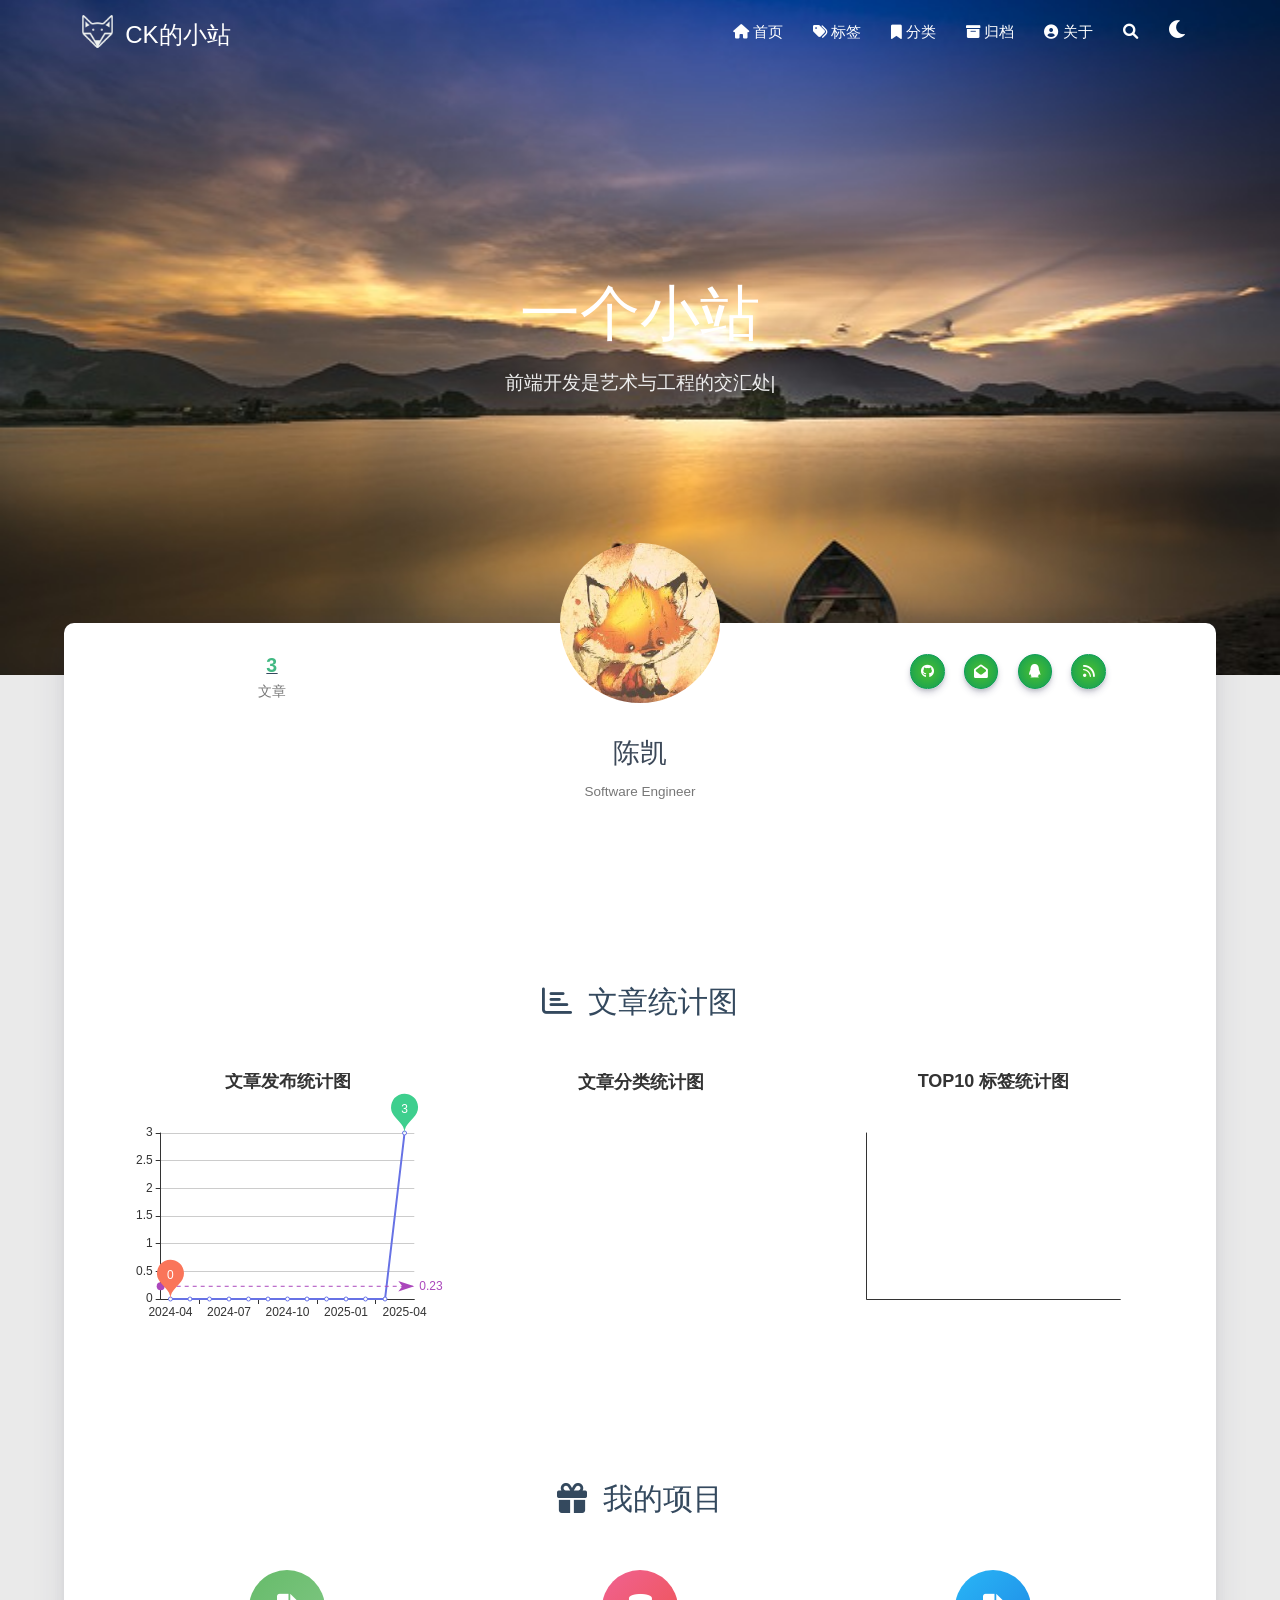
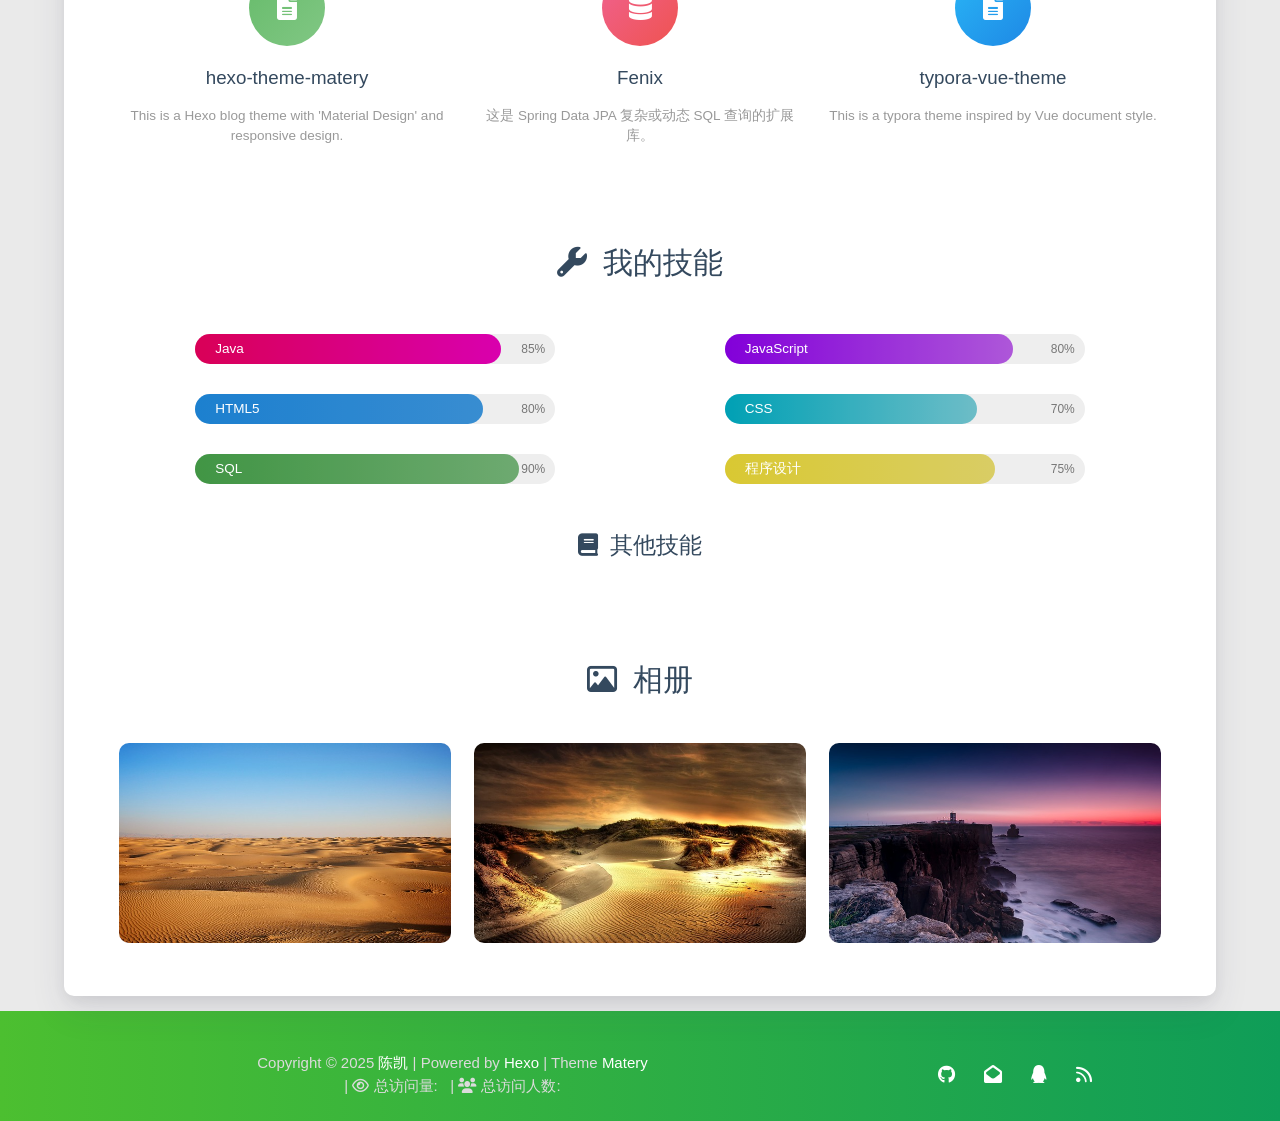
==== commit e88179ad: "Site updated: 2025-04-05 00:46:54" ====
--- a/about/index.html
+++ b/about/index.html
@@ -4,8 +4,8 @@
 
 <head>
     <meta charset="utf-8">
-    <meta name="keywords" content="关于, Hexo">
-    <meta name="description" content="Hexo">
+    <meta name="keywords" content="关于, CK的小站">
+    <meta name="description" content="CK的小站">
     <meta http-equiv="X-UA-Compatible" content="IE=edge">
     <meta name="viewport" content="width=device-width, initial-scale=1.0, user-scalable=no">
     <meta name="renderer" content="webkit|ie-stand|ie-comp">
@@ -17,7 +17,7 @@
     <!-- Global site tag (gtag.js) - Google Analytics -->
 
 
-    <title>关于 | Hexo</title>
+    <title>关于 | CK的小站</title>
     <link rel="icon" type="image/png" href="/favicon.png">
     
 
@@ -64,7 +64,7 @@
                     
                     <img src="/medias/logo.png" class="logo-img" alt="LOGO">
                     
-                    <span class="logo-span">Hexo</span>
+                    <span class="logo-span">CK的小站</span>
                 </a>
             </div>
             
@@ -127,28 +127,6 @@
     
   </li>
   
-  <li class="hide-on-med-and-down nav-item">
-    
-    <a href="/contact" class="waves-effect waves-light">
-      
-      <i class="fas fa-comments" style="zoom: 0.6;"></i>
-      
-      <span>留言板</span>
-    </a>
-    
-  </li>
-  
-  <li class="hide-on-med-and-down nav-item">
-    
-    <a href="/friends" class="waves-effect waves-light">
-      
-      <i class="fas fa-address-book" style="zoom: 0.6;"></i>
-      
-      <span>友情链接</span>
-    </a>
-    
-  </li>
-  
   <li>
     <a href="#searchModal" class="modal-trigger waves-effect waves-light">
       <i id="searchIcon" class="fas fa-search" title="搜索" style="zoom: 0.85;"></i>
@@ -168,7 +146,7 @@
         
         <img src="/medias/logo.png" class="logo-img circle responsive-img">
         
-        <div class="logo-name">Hexo</div>
+        <div class="logo-name">CK的小站</div>
         <div class="logo-desc">
             
             Never really desperate, only the lost of the soul.
@@ -229,28 +207,6 @@
 			    <i class="fa-fw fas fa-user-circle"></i>
 			
 			关于
-		</a>
-          
-        </li>
-        
-        <li class="m-nav-item">
-	  
-		<a href="/contact" class="waves-effect waves-light">
-			
-			    <i class="fa-fw fas fa-comments"></i>
-			
-			留言板
-		</a>
-          
-        </li>
-        
-        <li class="m-nav-item">
-	  
-		<a href="/friends" class="waves-effect waves-light">
-			
-			    <i class="fa-fw fas fa-address-book"></i>
-			
-			友情链接
 		</a>
           
         </li>
@@ -344,7 +300,7 @@
         <div class="brand">
             <div class="title center-align">
                 
-                    subtitle
+                一个小站
                 
             </div>
 
@@ -356,9 +312,9 @@
                     var typed = new Typed("#subtitle", {
                         strings: [ 
                             
-                                "从来没有真正的绝境, 只有心灵的迷途",
+                                "前端开发是艺术与工程的交汇处",
                             
-                                "Never really desperate, only the lost of the soul",
+                                "在浏览器中，没有你做不到的事，只有你还没学会的 API",
                             
                         ],
                         startDelay: 300,
@@ -401,7 +357,7 @@
                     <div class="post-statis col l4 hide-on-med-and-down" data-aos="zoom-in-right">
                         
 <div class="statis">
-    <span class="count"><a href="/">1</a></span>
+    <span class="count"><a href="/">3</a></span>
     <span class="name">文章</span>
 </div>
 
@@ -414,14 +370,14 @@
                     <div class="col s12 m12 l4">
                         <div class="profile center-align">
                             <div class="avatar">
-                                <img src="/medias/avatar.jpg" alt="John Doe"
+                                <img src="/medias/avatar.jpg" alt="陈凯"
                                      class="circle responsive-img avatar-img">
                             </div>
                             <div class="author">
                                 <div class="post-statis hide-on-large-only" data-aos="zoom-in-right">
                                     
 <div class="statis">
-    <span class="count"><a href="/">1</a></span>
+    <span class="count"><a href="/">3</a></span>
     <span class="name">文章</span>
 </div>
 
@@ -431,17 +387,17 @@
 
 
                                 </div>
-                                <div class="title">John Doe</div>
+                                <div class="title">陈凯</div>
                                 <div class="career">Software Engineer</div>
                                 <div class="social-link hide-on-large-only" data-aos="zoom-in-left">
                                     
-    <a href="https://github.com/blinkfox" class="tooltipped" target="_blank" data-tooltip="访问我的GitHub" data-position="top" data-delay="50">
+    <a href="https://github.com/ck837" class="tooltipped" target="_blank" data-tooltip="访问我的GitHub" data-position="top" data-delay="50">
         <i class="fab fa-github"></i>
     </a>
 
 
 
-    <a href="mailto:1181062873@qq.com" class="tooltipped" target="_blank" data-tooltip="邮件联系我" data-position="top" data-delay="50">
+    <a href="mailto:1264504656@qq.com" class="tooltipped" target="_blank" data-tooltip="邮件联系我" data-position="top" data-delay="50">
         <i class="fas fa-envelope-open"></i>
     </a>
 
@@ -451,7 +407,7 @@
 
 
 
-    <a href="tencent://AddContact/?fromId=50&fromSubId=1&subcmd=all&uin=1181062873" class="tooltipped" target="_blank" data-tooltip="QQ联系我: 1181062873" data-position="top" data-delay="50">
+    <a href="tencent://AddContact/?fromId=50&fromSubId=1&subcmd=all&uin=1264504656" class="tooltipped" target="_blank" data-tooltip="QQ联系我: 1264504656" data-position="top" data-delay="50">
         <i class="fab fa-qq"></i>
     </a>
 
@@ -473,13 +429,13 @@
                     <div class="col l4 hide-on-med-and-down" data-aos="zoom-in-left">
                         <div class="social-link">
                             
-    <a href="https://github.com/blinkfox" class="tooltipped" target="_blank" data-tooltip="访问我的GitHub" data-position="top" data-delay="50">
+    <a href="https://github.com/ck837" class="tooltipped" target="_blank" data-tooltip="访问我的GitHub" data-position="top" data-delay="50">
         <i class="fab fa-github"></i>
     </a>
 
 
 
-    <a href="mailto:1181062873@qq.com" class="tooltipped" target="_blank" data-tooltip="邮件联系我" data-position="top" data-delay="50">
+    <a href="mailto:1264504656@qq.com" class="tooltipped" target="_blank" data-tooltip="邮件联系我" data-position="top" data-delay="50">
         <i class="fas fa-envelope-open"></i>
     </a>
 
@@ -489,7 +445,7 @@
 
 
 
-    <a href="tencent://AddContact/?fromId=50&fromSubId=1&subcmd=all&uin=1181062873" class="tooltipped" target="_blank" data-tooltip="QQ联系我: 1181062873" data-position="top" data-delay="50">
+    <a href="tencent://AddContact/?fromId=50&fromSubId=1&subcmd=all&uin=1264504656" class="tooltipped" target="_blank" data-tooltip="QQ联系我: 1264504656" data-position="top" data-delay="50">
         <i class="fab fa-qq"></i>
     </a>
 
@@ -569,7 +525,7 @@
                 name: '文章篇数',
                 type: 'line',
                 color: ['#6772e5'],
-                data: [0,0,0,0,0,0,0,0,0,0,0,0,1],
+                data: [0,0,0,0,0,0,0,0,0,0,0,0,3],
                 markPoint: {
                     symbolSize: 45,
                     color: ['#fa755a','#3ecf8e','#82d3f4'],
@@ -939,9 +895,9 @@
         <div class="col s12 m8 l8 copy-right">
             Copyright&nbsp;&copy;
             
-                <span id="year">2019-2025</span>
-            
-            <a href="/about" target="_blank">John Doe</a>
+                <span id="year">2025</span>
+            
+            <a href="/about" target="_blank">陈凯</a>
             |&nbsp;Powered by&nbsp;<a href="https://hexo.io/" target="_blank">Hexo</a>
             |&nbsp;Theme&nbsp;<a href="https://github.com/blinkfox/hexo-theme-matery" target="_blank">Matery</a>
             
@@ -971,13 +927,13 @@
             
         </div>
         <div class="col s12 m4 l4 social-link social-statis">
-    <a href="https://github.com/blinkfox" class="tooltipped" target="_blank" data-tooltip="访问我的GitHub" data-position="top" data-delay="50">
+    <a href="https://github.com/ck837" class="tooltipped" target="_blank" data-tooltip="访问我的GitHub" data-position="top" data-delay="50">
         <i class="fab fa-github"></i>
     </a>
 
 
 
-    <a href="mailto:1181062873@qq.com" class="tooltipped" target="_blank" data-tooltip="邮件联系我" data-position="top" data-delay="50">
+    <a href="mailto:1264504656@qq.com" class="tooltipped" target="_blank" data-tooltip="邮件联系我" data-position="top" data-delay="50">
         <i class="fas fa-envelope-open"></i>
     </a>
 
@@ -987,7 +943,7 @@
 
 
 
-    <a href="tencent://AddContact/?fromId=50&fromSubId=1&subcmd=all&uin=1181062873" class="tooltipped" target="_blank" data-tooltip="QQ联系我: 1181062873" data-position="top" data-delay="50">
+    <a href="tencent://AddContact/?fromId=50&fromSubId=1&subcmd=all&uin=1264504656" class="tooltipped" target="_blank" data-tooltip="QQ联系我: 1264504656" data-position="top" data-delay="50">
         <i class="fab fa-qq"></i>
     </a>
 
